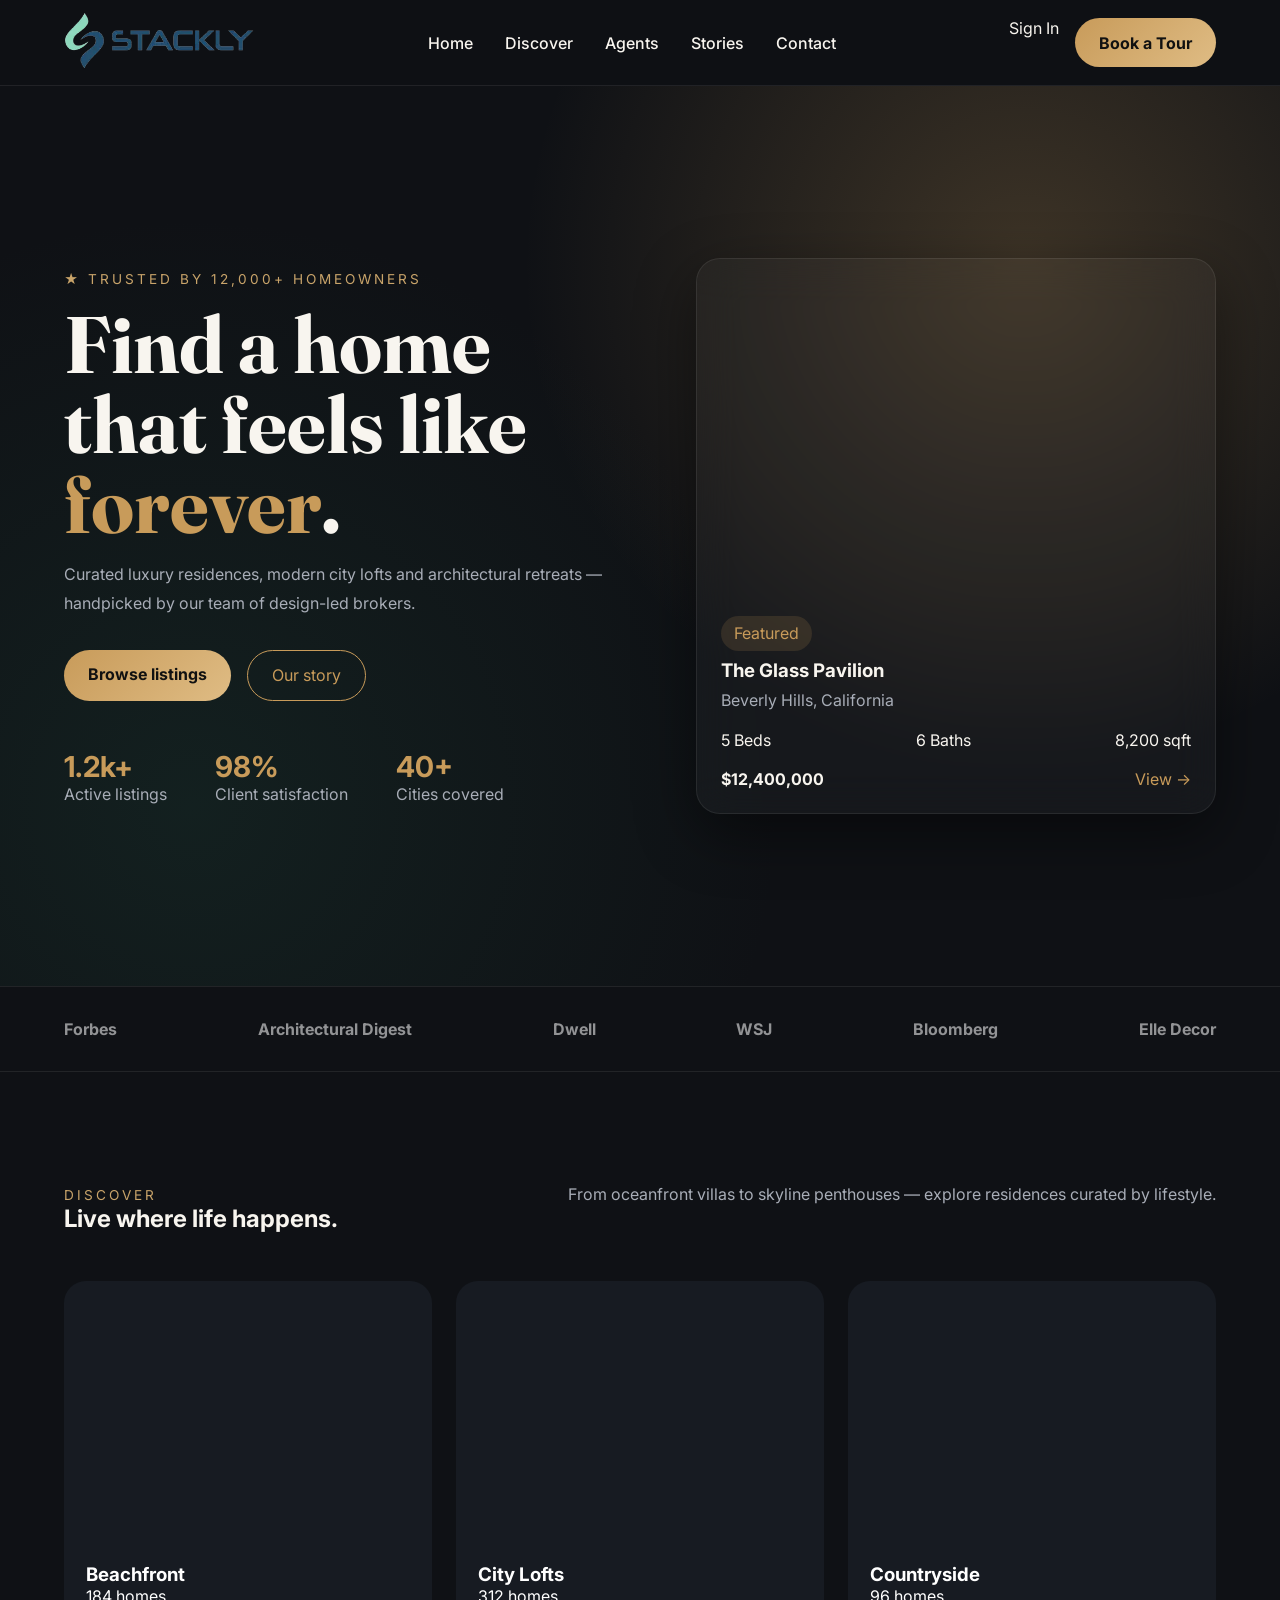
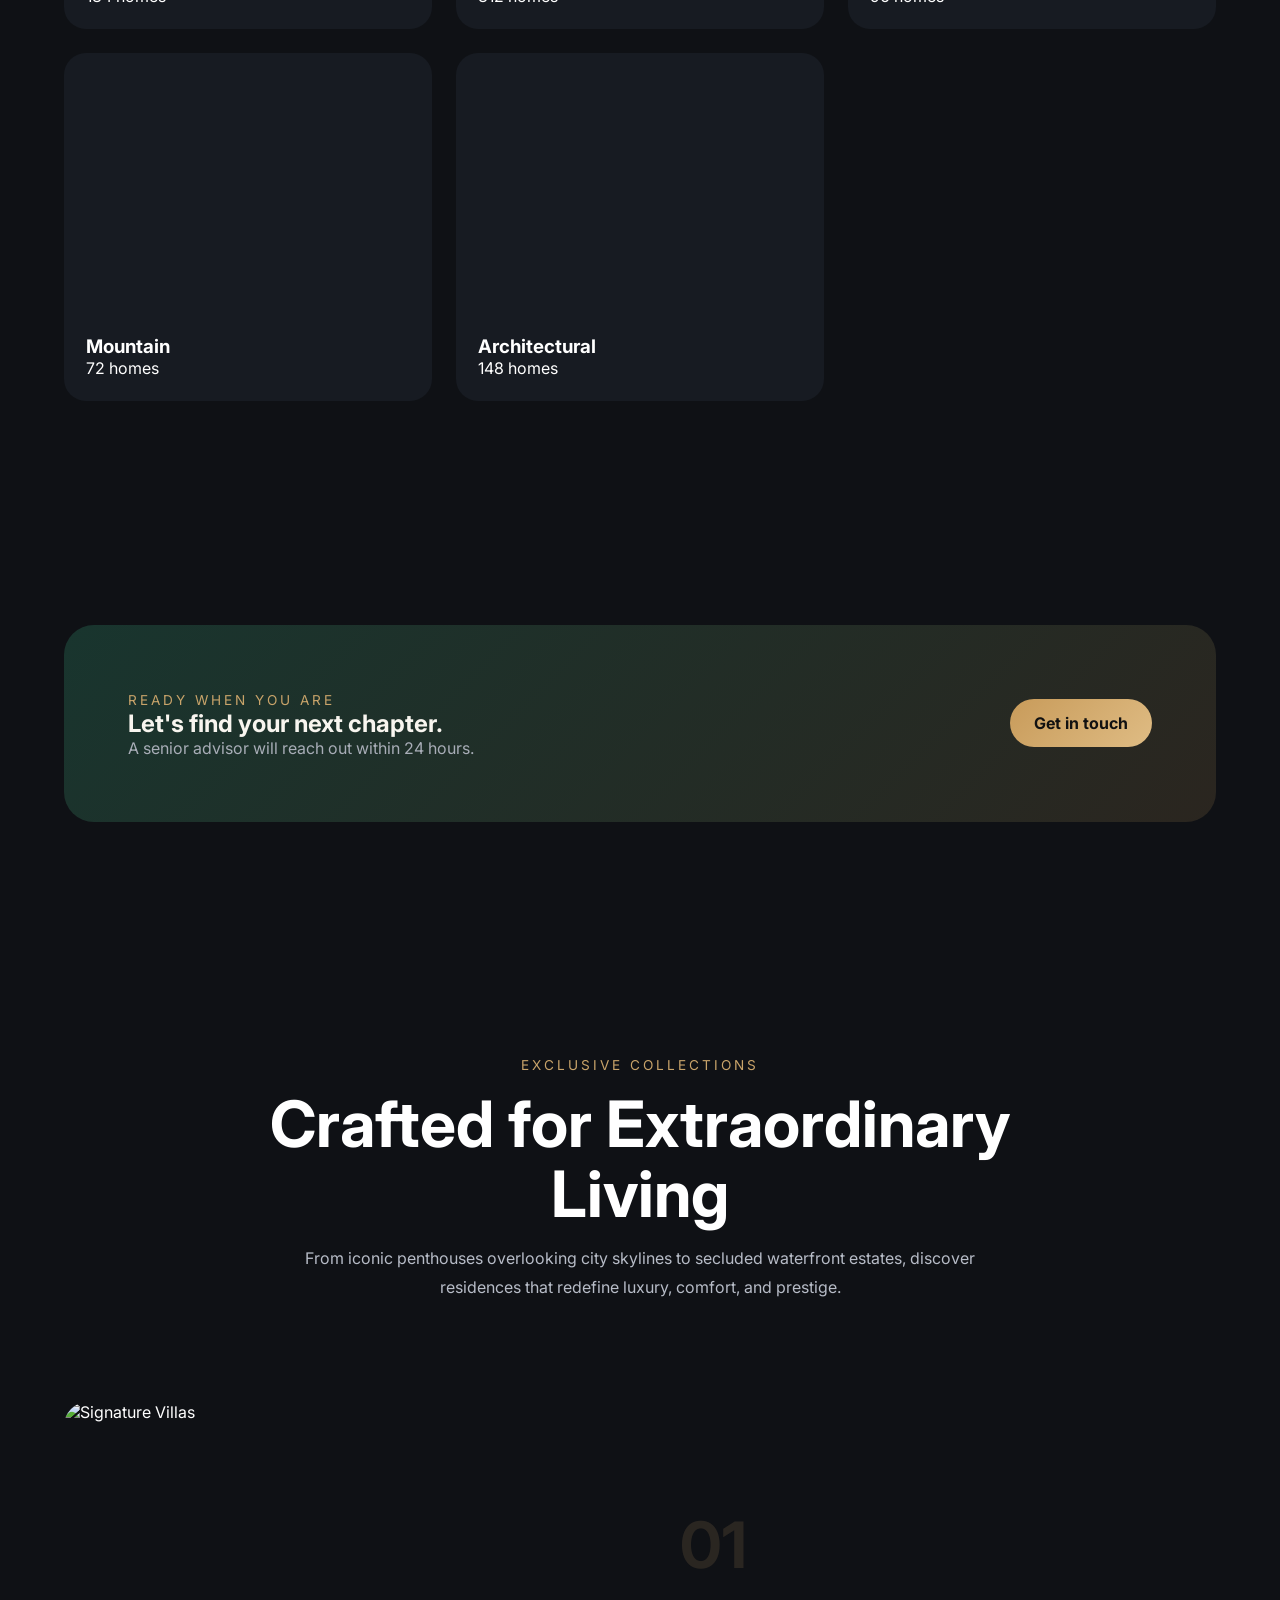
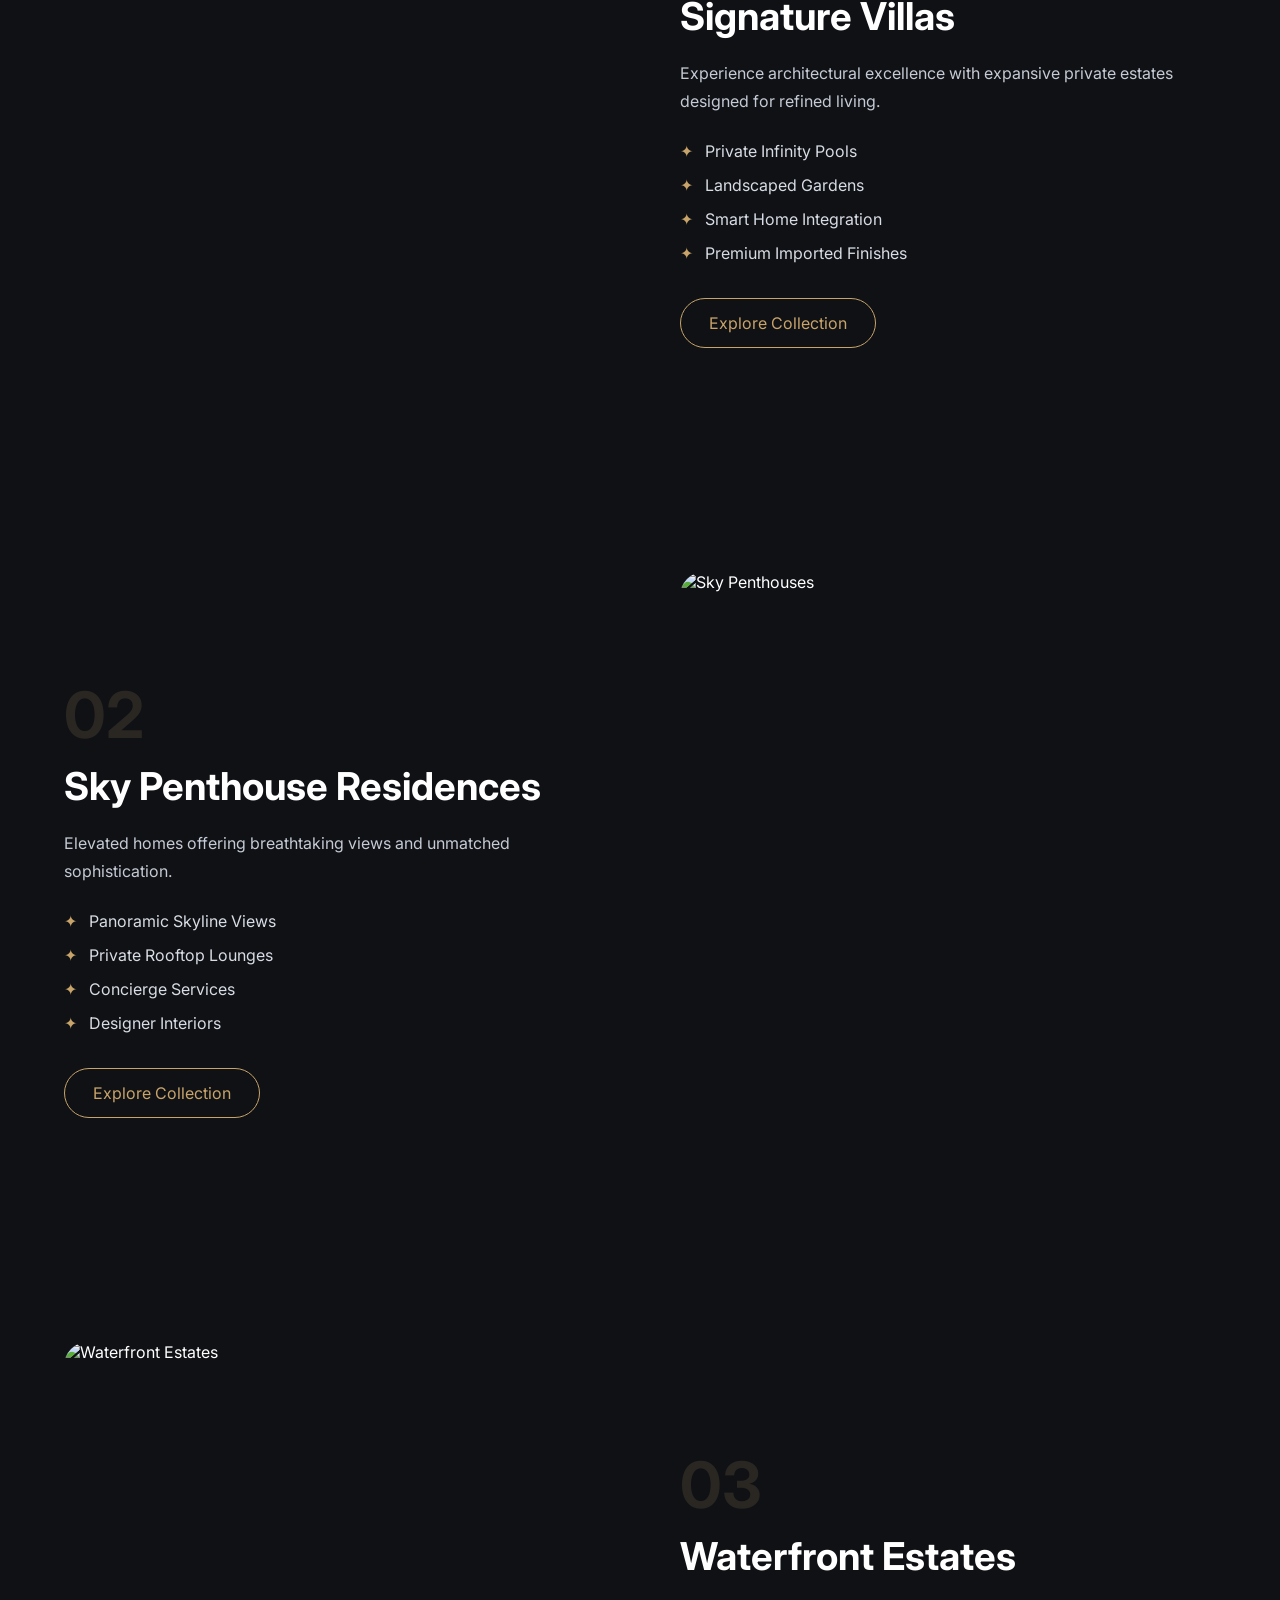
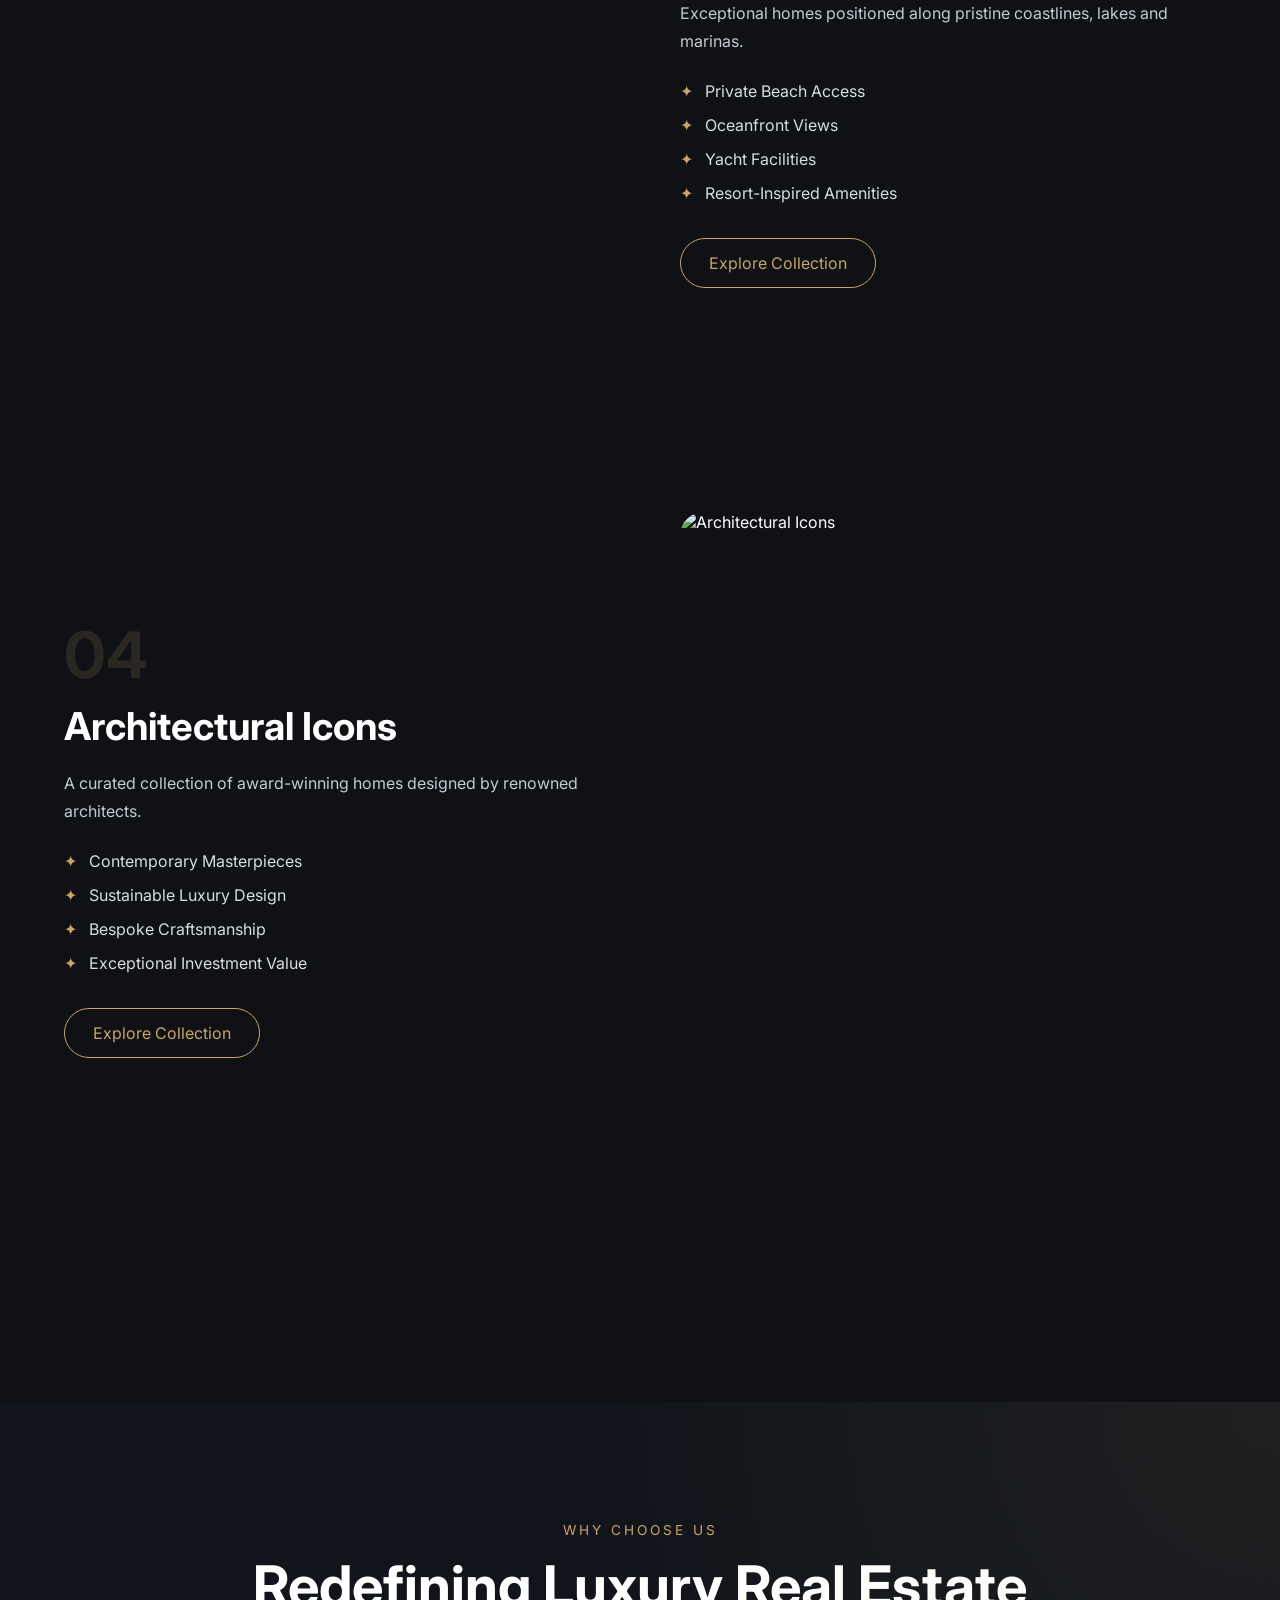
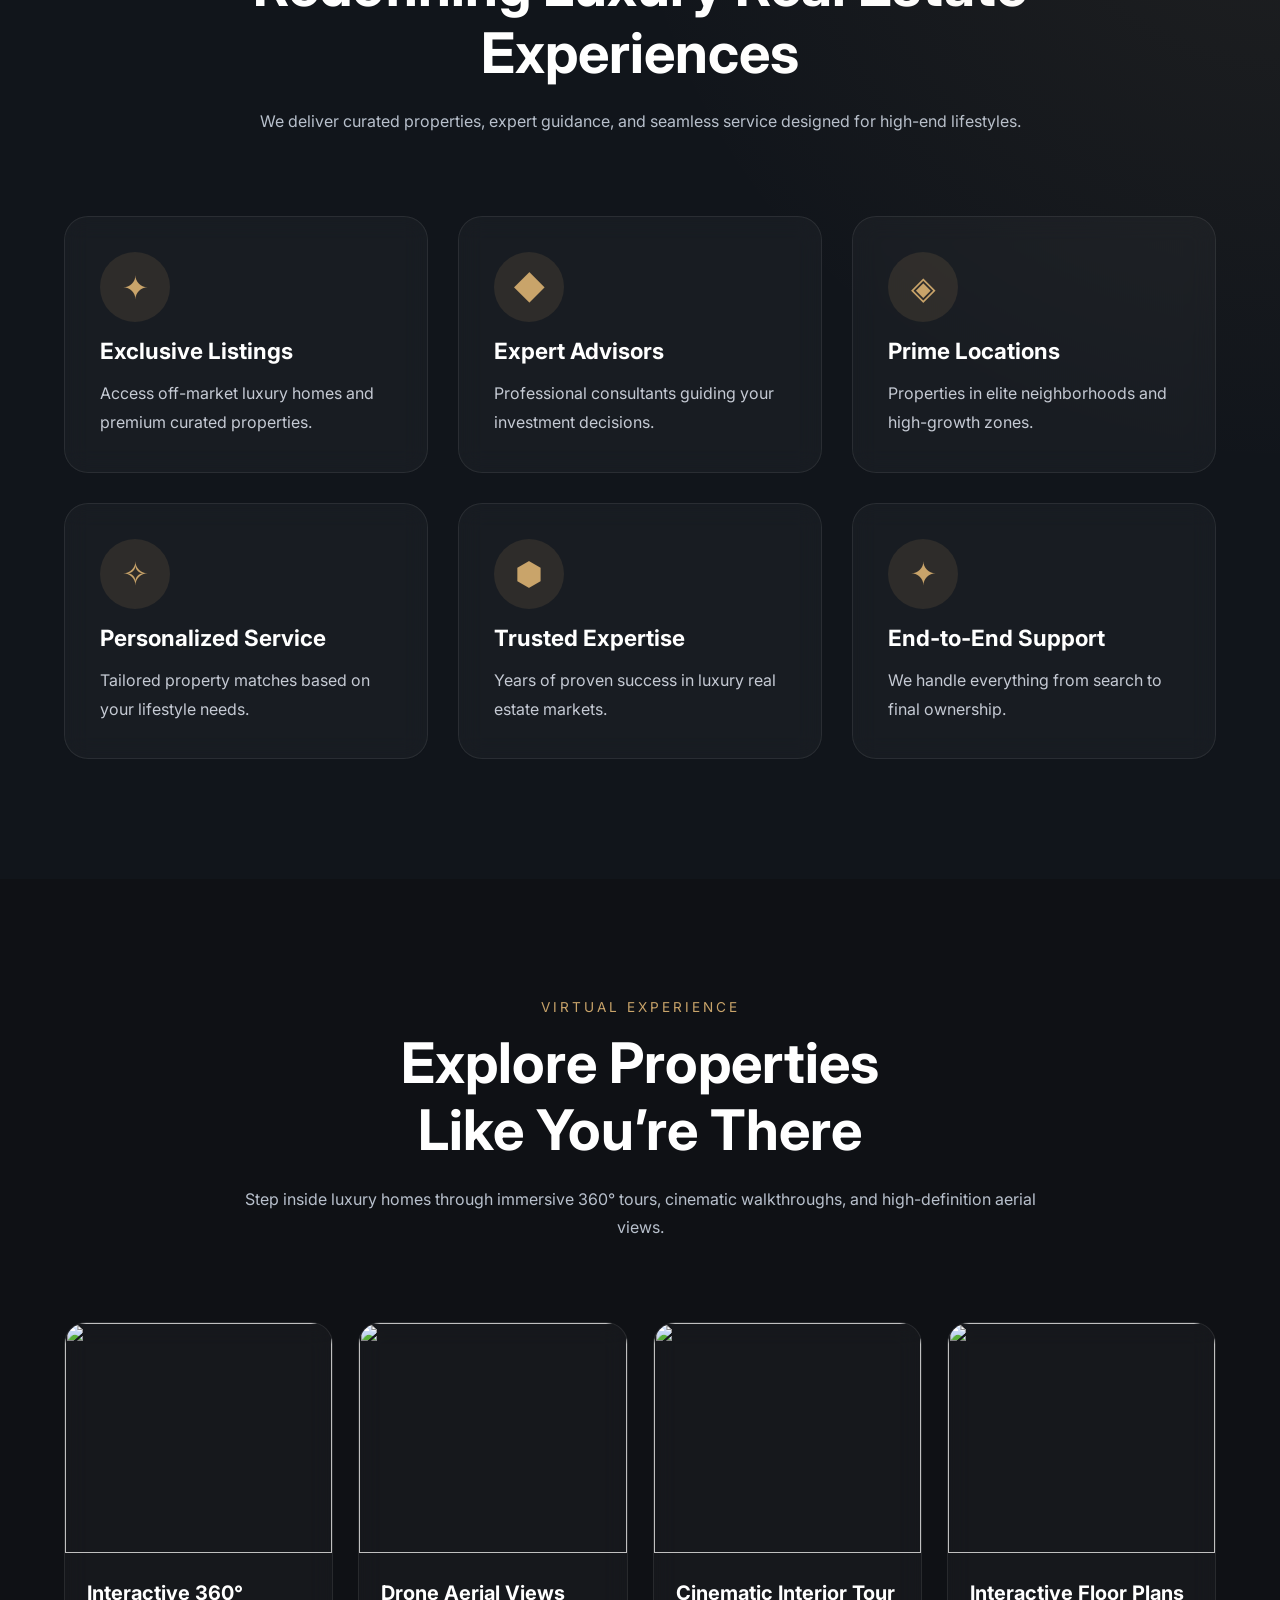
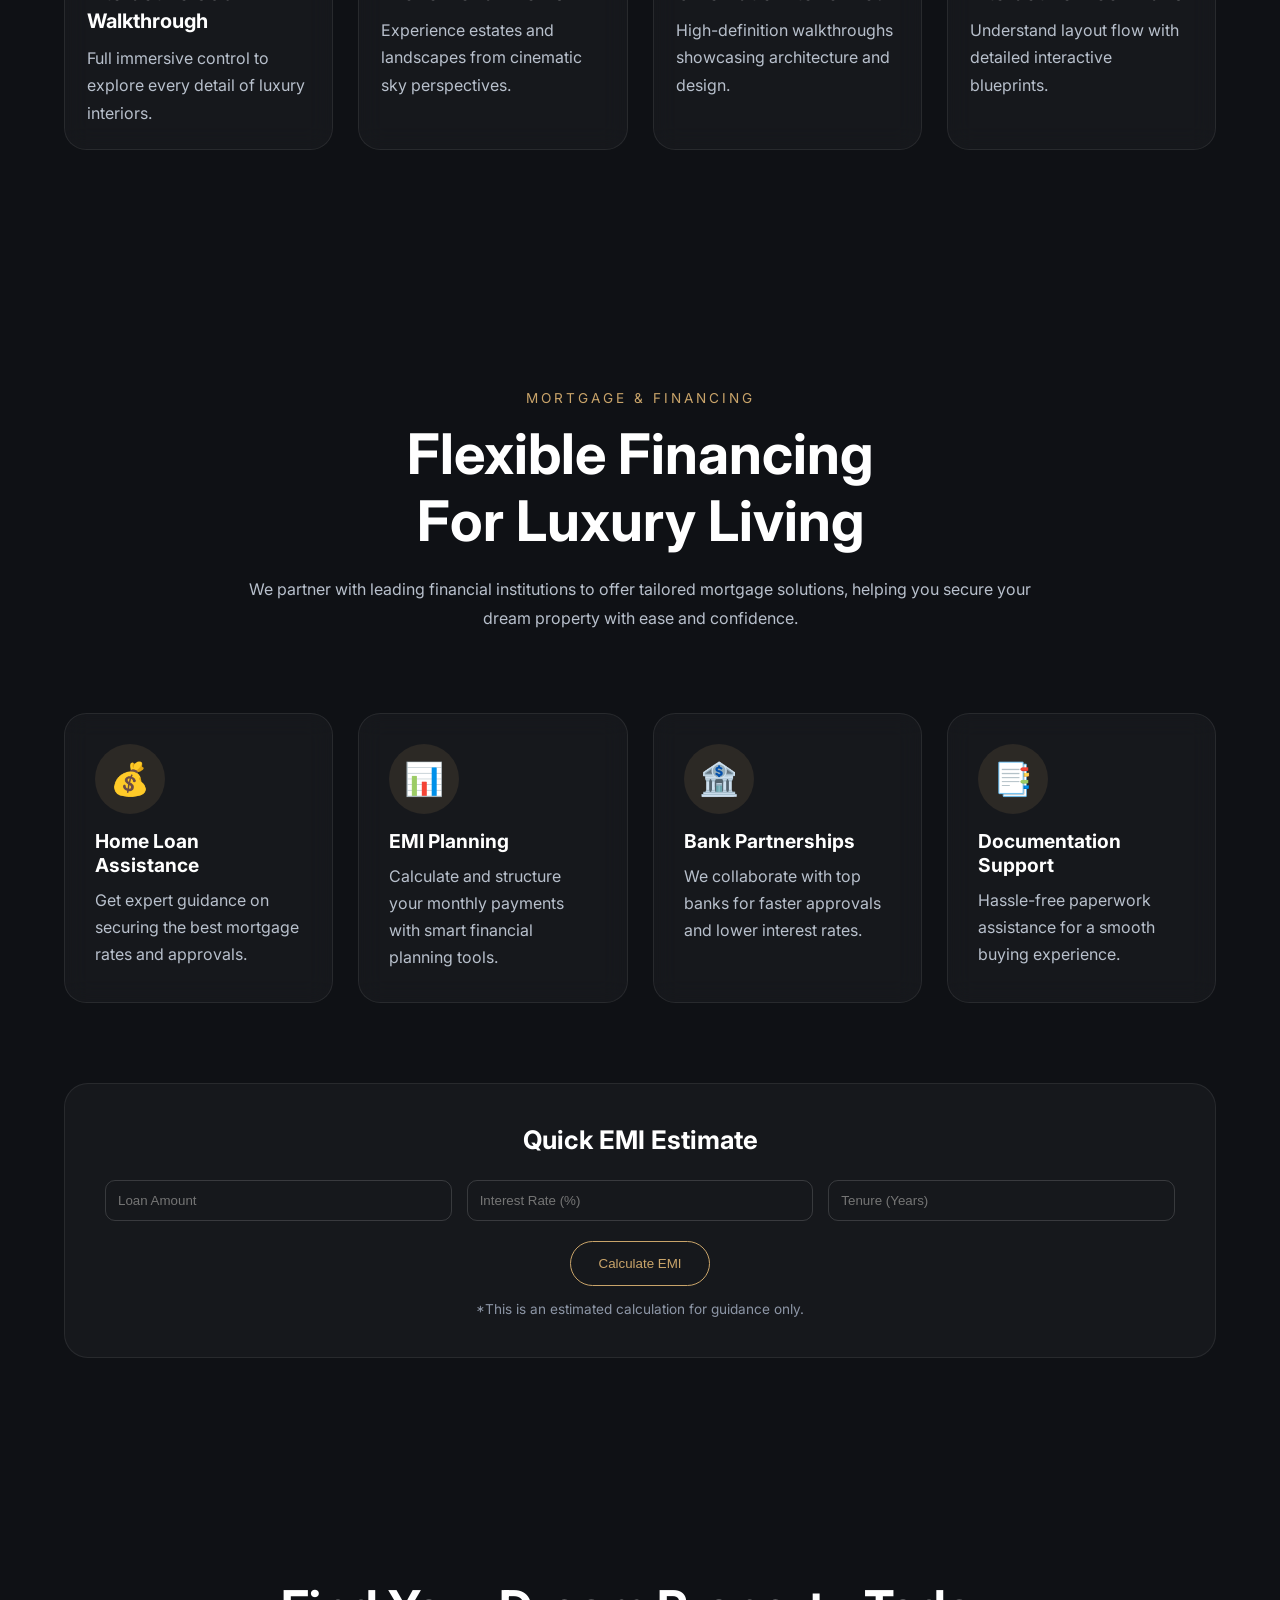
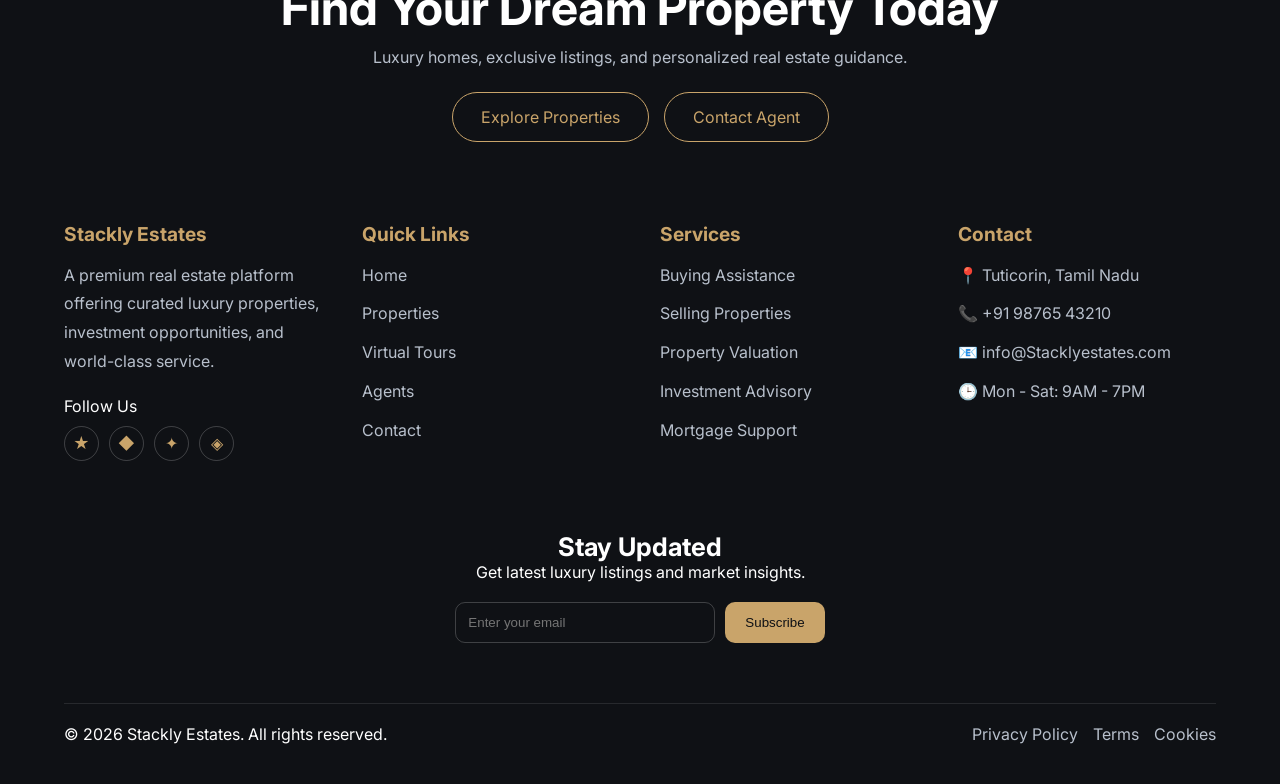
==== index.html @ 180579ea "logo" ====
<!DOCTYPE html>
<html lang="en">
<head>
<meta charset="UTF-8"/>
<meta name="viewport" content="width=device-width, initial-scale=1.0"/>
<title>Stackly Estates — Modern Luxury Real Estate</title>
<meta name="description" content="Discover handpicked luxury homes, modern apartments and architectural villas with Stackly Estates."/>
<link rel="preconnect" href="https://fonts.googleapis.com">
<link rel="preconnect" href="https://fonts.gstatic.com" crossorigin>
<link href="https://fonts.googleapis.com/css2?family=Fraunces:opsz,wght@9..144,400;9..144,600;9..144,700&family=Inter:wght@400;500;600;700&display=swap" rel="stylesheet">
<link rel="stylesheet" href="css/home.css"/>
<link rel="stylesheet" href="css/auth.css">
</head>
<body>
<!-- NAVBAR -->
<header class="nav">
  <div class="container nav-container">

    <!-- LOGO -->
    <a href="index.html" class="logo">
      <img src="images/logo-stackly (1).webp" alt="Stackly Estates">
    </a>

    <!-- NAVIGATION -->
    <nav class="nav-links" id="navLinks">
      <a href="index.html">Home</a>
      <a href="discover.html">Discover</a>
      <a href="agents.html">Agents</a>
      <a href="stories.html">Stories</a>
      <a href="contact.html">Contact</a>

      <!-- Mobile Only CTA -->
      <a class="mobile-tour-btn" onclick="openPopup()">Book a Tour</a>
    </nav>

    <!-- DESKTOP ACTIONS -->
    <div class="nav-actions">
      <a onclick="openPopup()" class="signin-btn">Sign In</a>
      <a onclick="openPopup()" class="tour-btn">Book a Tour</a>
    </div>

    <!-- MOBILE TOGGLE -->
    <button class="menu-toggle" id="menuToggle">
      ☰
    </button>

  </div>
</header>

<section class="hero">
  <div class="hero__bg" aria-hidden="true"></div>
  <div class="container hero__inner">
    <div class="hero__copy" data-reveal>
      <span class="eyebrow reveal-left">★ Trusted by 12,000+ homeowners</span>
      <h1 class="reveal-right delay-1">Find a home<br/>that feels like <em>forever</em>.</h1>
      <p class="lede reveal-left delay-2">Curated luxury residences, modern city lofts and architectural retreats — handpicked by our team of design-led brokers.</p>
      <div class="hero__actions reveal-bottom delay-3">
        <a href="listings.html" class="btn btn--primary">Browse listings</a>
        <a href="about.html" class="btn btn--outline">Our story</a>
      </div>
      <div class="hero__stats reveal-top delay-4">
        <div><strong>1.2k+</strong><span>Active listings</span></div>
        <div><strong>98%</strong><span>Client satisfaction</span></div>
        <div><strong>40+</strong><span>Cities covered</span></div>
      </div>
    </div>
    <div class="hero__card reveal-scale delay-2" data-reveal>
      <div class="hero__card-img"></div>
      <div class="hero__card-body">
        <span class="tag">Featured</span>
        <h3>The Glass Pavilion</h3>
        <p class="muted">Beverly Hills, California</p>
        <div class="hero__card-meta"><span>5 Beds</span><span>6 Baths</span><span>8,200 sqft</span></div>
        <div class="hero__card-foot"><strong>$12,400,000</strong><a href="listings.html" class="btn btn--ghost">View →</a></div>
      </div>
    </div>
  </div>
</section>

<section class="logos">
  <div class="container logos__row">
    <span>Forbes</span><span>Architectural Digest</span><span>Dwell</span><span>WSJ</span><span>Bloomberg</span><span>Elle Decor</span>
  </div>
</section>

<section class="section" data-reveal>
  <div class="container">
    <div class="section__head">
      <div><span class="eyebrow">Discover</span><h2>Live where life happens.</h2></div>
      <p class="muted max-w">From oceanfront villas to skyline penthouses — explore residences curated by lifestyle.</p>
    </div>
    <div class="cats">
      <a class="cat cat--lg reveal-left" href="listings.html"><div class="cat__img cat--1"></div><div class="cat__body"><h3>Beachfront</h3><span>184 homes</span></div></a>
      <a class="cat reveal-bottom delay-1" href="listings.html"><div class="cat__img cat--2"></div><div class="cat__body"><h3>City Lofts</h3><span>312 homes</span></div></a>
      <a class="cat reveal-right delay-2" href="listings.html"><div class="cat__img cat--3"></div><div class="cat__body"><h3>Countryside</h3><span>96 homes</span></div></a>
      <a class="cat reveal-top delay-3" href="listings.html"><div class="cat__img cat--4"></div><div class="cat__body"><h3>Mountain</h3><span>72 homes</span></div></a>
      <a class="cat cat--lg reveal-scale delay-4" href="listings.html"><div class="cat__img cat--5"></div><div class="cat__body"><h3>Architectural</h3><span>148 homes</span></div></a>
    </div>
  </div>
</section>

<section class="section cta" data-reveal>
  <div class="container cta__inner">
    <div>
      <span class="eyebrow reveal-left">Ready when you are</span>
      <h2 class="reveal-right delay-1">Let's find your next chapter.</h2>
      <p class="muted reveal-bottom delay-2">A senior advisor will reach out within 24 hours.</p>
    </div>
    <a href="error.html" class="btn btn--primary reveal-scale delay-3">Get in touch</a>
  </div>
</section>

<!-- PREMIUM VILLAS -->
<section class="collections">
  <div class="container">

    <div class="section-head">
      <span class="eyebrow">Exclusive Collections</span>
      <h2>Crafted for Extraordinary Living</h2>
      <p>
        From iconic penthouses overlooking city skylines to secluded waterfront
        estates, discover residences that redefine luxury, comfort, and prestige.
      </p>
    </div>

    <!-- 1 -->
    <div class="collection-card reveal-left">
      <div class="collection-image">
        <img src="images/villa.jpg" alt="Signature Villas">
      </div>
      <div class="collection-content">
        <span class="number">01</span>
        <h3>Signature Villas</h3>
        <p>
          Experience architectural excellence with expansive private estates
          designed for refined living.
        </p>

        <ul>
          <li>Private Infinity Pools</li>
          <li>Landscaped Gardens</li>
          <li>Smart Home Integration</li>
          <li>Premium Imported Finishes</li>
        </ul>

        <a href="error.html" class="lux-btn">Explore Collection</a>
      </div>
    </div>

    <!-- 2 -->
    <div class="collection-card reverse reveal-right">
      <div class="collection-image">
        <img src="images/penthouse.jpg" alt="Sky Penthouses">
      </div>
      <div class="collection-content">
        <span class="number">02</span>
        <h3>Sky Penthouse Residences</h3>
        <p>
          Elevated homes offering breathtaking views and unmatched sophistication.
        </p>

        <ul>
          <li>Panoramic Skyline Views</li>
          <li>Private Rooftop Lounges</li>
          <li>Concierge Services</li>
          <li>Designer Interiors</li>
        </ul>

        <a href="error.html" class="lux-btn">Explore Collection</a>
      </div>
    </div>

    <!-- 3 -->
    <div class="collection-card reveal-left">
      <div class="collection-image">
        <img src="images/waterfront.jpg" alt="Waterfront Estates">
      </div>
      <div class="collection-content">
        <span class="number">03</span>
        <h3>Waterfront Estates</h3>
        <p>
          Exceptional homes positioned along pristine coastlines, lakes and marinas.
        </p>

        <ul>
          <li>Private Beach Access</li>
          <li>Oceanfront Views</li>
          <li>Yacht Facilities</li>
          <li>Resort-Inspired Amenities</li>
        </ul>

        <a href="error.html" class="lux-btn">Explore Collection</a>
      </div>
    </div>

    <!-- 4 -->
    <div class="collection-card reverse reveal-right">
      <div class="collection-image">
        <img src="images/architectural.jpg" alt="Architectural Icons">
      </div>
      <div class="collection-content">
        <span class="number">04</span>
        <h3>Architectural Icons</h3>
        <p>
          A curated collection of award-winning homes designed by renowned architects.
        </p>

        <ul>
          <li>Contemporary Masterpieces</li>
          <li>Sustainable Luxury Design</li>
          <li>Bespoke Craftsmanship</li>
          <li>Exceptional Investment Value</li>
        </ul>

        <a href="error.html" class="lux-btn">Explore Collection</a>
      </div>
    </div>

  </div>
</section>

<!-- WHY CHOOSE US -->
<section class="why-us">
  <div class="container">

    <div class="section-title reveal top">
      <span class="subtitle">Why Choose Us</span>
      <h2>Redefining Luxury Real Estate Experiences</h2>
      <p>
        We deliver curated properties, expert guidance, and seamless service
        designed for high-end lifestyles.
      </p>
    </div>

    <div class="why-grid">

      <div class="why-card reveal left">
        <div class="icon">✦</div>
        <h3>Exclusive Listings</h3>
        <p>Access off-market luxury homes and premium curated properties.</p>
      </div>

      <div class="why-card reveal top">
        <div class="icon">◆</div>
        <h3>Expert Advisors</h3>
        <p>Professional consultants guiding your investment decisions.</p>
      </div>

      <div class="why-card reveal right">
        <div class="icon">◈</div>
        <h3>Prime Locations</h3>
        <p>Properties in elite neighborhoods and high-growth zones.</p>
      </div>

      <div class="why-card reveal bottom">
        <div class="icon">✧</div>
        <h3>Personalized Service</h3>
        <p>Tailored property matches based on your lifestyle needs.</p>
      </div>

      <div class="why-card reveal left">
        <div class="icon">⬢</div>
        <h3>Trusted Expertise</h3>
        <p>Years of proven success in luxury real estate markets.</p>
      </div>

      <div class="why-card reveal right">
        <div class="icon">✦</div>
        <h3>End-to-End Support</h3>
        <p>We handle everything from search to final ownership.</p>
      </div>

    </div>

  </div>
</section>

<!-- VIRTUAL PROPERTY TOURS -->
<section class="virtual-tours">
  <div class="container">

    <!-- HEADING SPLIT -->
    <div class="section-title">

      <span class="subtitle reveal-left">Virtual Experience</span>

      <h2>
        <span class="reveal-top">Explore Properties</span>
        <span class="reveal-right">Like You’re There</span>
      </h2>

      <p class="reveal-bottom">
        Step inside luxury homes through immersive 360° tours, cinematic walkthroughs,
        and high-definition aerial views.
      </p>

    </div>

    <!-- GRID -->
    <div class="tour-grid">

      <div class="tour-card reveal-left">
        <div class="tour-img">
          <img src="images/tour1.jpg" />
          <div class="overlay">360° Tour</div>
        </div>
        <div class="tour-content">
          <h3>Interactive 360° Walkthrough</h3>
          <p>Full immersive control to explore every detail of luxury interiors.</p>
        </div>
      </div>

      <div class="tour-card reveal-top">
        <div class="tour-img">
          <img src="images/tour2.jpg" />
          <div class="overlay">Aerial View</div>
        </div>
        <div class="tour-content">
          <h3>Drone Aerial Views</h3>
          <p>Experience estates and landscapes from cinematic sky perspectives.</p>
        </div>
      </div>

      <div class="tour-card reveal-right">
        <div class="tour-img">
          <img src="images/tour3.jpg" />
          <div class="overlay">Interior</div>
        </div>
        <div class="tour-content">
          <h3>Cinematic Interior Tour</h3>
          <p>High-definition walkthroughs showcasing architecture and design.</p>
        </div>
      </div>

      <div class="tour-card reveal-bottom">
        <div class="tour-img">
          <img src="images/tour4.jpg" />
          <div class="overlay">Plans</div>
        </div>
        <div class="tour-content">
          <h3>Interactive Floor Plans</h3>
          <p>Understand layout flow with detailed interactive blueprints.</p>
        </div>
      </div>

    </div>

  </div>
</section>

<!-- EMI CALCULATOR -->
<section class="finance">
  <div class="container">

    <!-- HEADING -->
    <div class="section-title">

      <span class="subtitle reveal-left">Mortgage & Financing</span>

      <h2>
        <span class="reveal-top">Flexible Financing</span>
        <span class="reveal-right">For Luxury Living</span>
      </h2>

      <p class="reveal-bottom">
        We partner with leading financial institutions to offer tailored mortgage solutions,
        helping you secure your dream property with ease and confidence.
      </p>

    </div>

    <!-- GRID -->
    <div class="finance-grid">

      <div class="finance-card reveal-left">
        <div class="icon">💰</div>
        <h3>Home Loan Assistance</h3>
        <p>Get expert guidance on securing the best mortgage rates and approvals.</p>
      </div>

      <div class="finance-card reveal-top">
        <div class="icon">📊</div>
        <h3>EMI Planning</h3>
        <p>Calculate and structure your monthly payments with smart financial planning tools.</p>
      </div>

      <div class="finance-card reveal-right">
        <div class="icon">🏦</div>
        <h3>Bank Partnerships</h3>
        <p>We collaborate with top banks for faster approvals and lower interest rates.</p>
      </div>

      <div class="finance-card reveal-bottom">
        <div class="icon">📑</div>
        <h3>Documentation Support</h3>
        <p>Hassle-free paperwork assistance for a smooth buying experience.</p>
      </div>

    </div>

    <!-- EMI CALCULATOR SECTION -->
    <div class="emi-box reveal-bottom">

      <h3>Quick EMI Estimate</h3>

      <div class="emi-grid">
        <input type="number" placeholder="Loan Amount">
        <input type="number" placeholder="Interest Rate (%)">
        <input type="number" placeholder="Tenure (Years)">
      </div>

      <button class="lux-btn">Calculate EMI</button>

      <p class="note">*This is an estimated calculation for guidance only.</p>

    </div>

  </div>
</section>

<!-- FOOTER -->
<footer class="lux-footer">
  <div class="container">

    <!-- TOP CTA -->
    <div class="footer-cta reveal-top">
      <h2>Find Your Dream Property Today</h2>
      <p>Luxury homes, exclusive listings, and personalized real estate guidance.</p>
      <div class="cta-buttons">
        <a href="error.html" class="lux-btn">Explore Properties</a>
        <a href="error.html" class="lux-btn outline">Contact Agent</a>
      </div>
    </div>

    <!-- GRID -->
    <div class="footer-grid">

      <!-- BRAND -->
      <div class="footer-col reveal-left">
        <h3 class="brand">Stackly Estates</h3>
        <p>
          A premium real estate platform offering curated luxury properties,
          investment opportunities, and world-class service.
        </p>

        <div class="socials">
          <span>Follow Us</span>
          <div class="icons">
            <a href="error.html">★</a>
            <a href="error.html">◆</a>
            <a href="error.html">✦</a>
            <a href="error.html">◈</a>
          </div>
        </div>
      </div>

      <!-- LINKS -->
      <div class="footer-col reveal-top">
        <h3>Quick Links</h3>
        <ul>
          <li><a href="index.html">Home</a></li>
          <li><a href="discover.html">Properties</a></li>
          <li><a href="agents.html">Virtual Tours</a></li>
          <li><a href="stories.html">Agents</a></li>
          <li><a href="contact.html">Contact</a></li>
        </ul>
      </div>

      <!-- SERVICES -->
      <div class="footer-col reveal-right">
        <h3>Services</h3>
        <ul>
          <li><a href="error.html">Buying Assistance</a></li>
          <li><a href="error.html">Selling Properties</a></li>
          <li><a href="error.html">Property Valuation</a></li>
          <li><a href="error.html">Investment Advisory</a></li>
          <li><a href="error.html">Mortgage Support</a></li>
        </ul>
      </div>

      <!-- CONTACT -->
      <div class="footer-col reveal-bottom">
        <h3>Contact</h3>
        <ul class="contact-info">
          <li>📍 Tuticorin, Tamil Nadu</li>
          <li>📞 +91 98765 43210</li>
          <li>📧 info@Stacklyestates.com</li>
          <li>🕒 Mon - Sat: 9AM - 7PM</li>
        </ul>
      </div>

    </div>

    <!-- NEWSLETTER -->
    <div class="newsletter reveal-bottom">
      <h3>Stay Updated</h3>
      <p>Get latest luxury listings and market insights.</p>

      <div class="newsletter-box">
        <input type="email" placeholder="Enter your email">
        <button>Subscribe</button>
      </div>
    </div>

    <!-- BOTTOM -->
    <div class="footer-bottom">
      <p>© 2026 Stackly Estates. All rights reserved.</p>
      <div class="bottom-links">
        <a href="error.html">Privacy Policy</a>
        <a href="error.html">Terms</a>
        <a href="error.html">Cookies</a>
      </div>
    </div>

  </div>
</footer>

<!--  -->
<!-- ================= AUTH POPUP ================= -->

<div id="popupOverlay" class="popup-overlay">

  <div class="popup-container">

    <!-- CLOSE BUTTON -->
    <span class="popup-close" onclick="closePopup()">
      &times;
    </span>

    <!-- LEFT SIDE -->
    <div class="popup-left">

      <h1>Welcome 👋</h1>

      <p>
        Access your dashboard, analytics,
        projects and management system.
      </p>

      <div class="popup-feature-list">

        <div class="popup-feature-card">
          📊 Real-time Analytics
        </div>

        <div class="popup-feature-card">
          ⚡ Fast Dashboard
        </div>

        <div class="popup-feature-card">
          🔒 Secure Authentication
        </div>

      </div>

    </div>

    <!-- RIGHT SIDE -->
    <div class="popup-right">

      <!-- LOGIN -->
      <div id="loginForm" class="popup-login-box">

        <h2>Login</h2>

        <span>
          Access your account
        </span>

        <input
          id="loginEmail"
          type="email"
          placeholder="Enter Email"
        >

        <div class="password-wrap">
            <input id="loginPassword" type="password" placeholder="Enter Password">
            <span class="eye-btn" onclick="togglePassword('loginPassword',this)">👁</span>
        </div>
        <small id="passwordHint" class="hint-text"> </small>

        <!-- FORGOT PASSWORD -->
        <p class="popup-forgot">
          <a href="href="error.html"" onclick="forgotPassword()">Forgot Password?</a>
        </p>

        <select id="loginRole">

          <option value="user">
            User
          </option>

          <option value="admin">
            Admin
          </option>

        </select>

        <button onclick="login()">
          Login
        </button>

        <p class="popup-switch">

          Don't have an account?

          <span onclick="showSignup()">
            Signup
          </span>

        </p>

      </div>

      <!-- SIGNUP -->
       <!-- ================= SIGNUP FORM ================= -->
<div id="signupForm" class="popup-signup-box hidden">

  <h2 class="signup-h2">Create Account</h2>
  <span>Create your new account</span>

  <!-- ROLE SELECTION (AVATAR STYLE) -->
  <div class="role-selector">

    <div id="userRoleCard" class="role-card active" onclick="selectRole('user')">
      <div class="avatar">👤</div>
      <p>User</p>
    </div>

    <div id="adminRoleCard" class="role-card" onclick="selectRole('admin')">
      <div class="avatar">🛡️</div>
      <p>Admin</p>
    </div>

  </div>

  <!-- INPUTS -->
  <input id="signupName" type="text" placeholder="Enter Name">
  <input id="signupEmail" type="email" placeholder="Enter Email">
  <div class="password-wrap">
    <input id="signupPassword" type="password" placeholder="Enter Password">
    <span class="eye-btn" onclick="togglePassword('signupPassword',this)">👁</span>
  </div>
  <div class="password-wrap">
    <input id="signupConfirmPassword" type="password" placeholder="Confirm Password">
    <span class="eye-btn" onclick="togglePassword('signupConfirmPassword',this)">👁</span>
  </div>

  <!-- HIDDEN ROLE -->
  <select id="signupRole" style="display:none;">
    <option value="user">User</option>
    <option value="admin">Admin</option>
  </select>

  <!-- ERROR MESSAGE -->
  <p id="signupError" class="error-text"></p>

  <!-- BUTTON -->
  <button onclick="signup()">Create Account</button>

  <!-- SWITCH -->
  <p class="popup-switch signup-login">
    Already have an account?
    <span onclick="showLogin()">Login</span>
  </p>

</div>

    </div>

  </div>

</div>

<script src="js/home.js"></script>
<script src="js/auth.js"></script>
</body>
</html>
---- css/home.css ----
:root{
  --bg:#0f1115;
  --card:#171b22;
  --gold:#c89b5a;
  --gold-light:#dfbc84;
  --green:#1f4d3f;
  --text:#f8f5ef;
  --muted:#a8adb7;
  --border:rgba(255,255,255,.08);

  --radius:24px;
  --shadow:0 20px 60px rgba(0,0,0,.45);
  --transition:.45s ease;
}

*{
  margin:0;
  padding:0;
  box-sizing:border-box;
}

body{
  font-family:'Inter',sans-serif;
  background:var(--bg);
  color:var(--text);
  overflow-x:hidden;
}

.container{
  width:min(1200px,92%);
  margin:auto;
}

/* =========================
   NAVBAR
========================= */

.nav{
  position:sticky;
  top:0;
  z-index:1000;
  backdrop-filter:blur(18px);
  background:rgba(15,17,21,.75);
  border-bottom:1px solid var(--border);
}

.nav-container{
  height:85px;
  display:flex;
  align-items:center;
  justify-content:space-between;
}

.logo img{
  height:55px;
}

.nav-links{
  display:flex;
  gap:2rem;
}

.nav-links a{
  color:var(--text);
  text-decoration:none;
  font-weight:500;
  position:relative;
}

.nav-links a::after{
  content:'';
  position:absolute;
  left:0;
  bottom:-8px;
  width:0;
  height:2px;
  background:var(--gold);
  transition:.3s;
}

.nav-links a:hover::after{
  width:100%;
}

.nav-actions{
  display:flex;
  gap:1rem;
}

.signin-btn{
  color:var(--text);
  text-decoration:none;
}

.tour-btn,
.mobile-tour-btn,
.btn--primary{
  background:linear-gradient(135deg,var(--gold),var(--gold-light));
  color:#111;
  padding:.9rem 1.5rem;
  border-radius:50px;
  text-decoration:none;
  font-weight:700;
  transition:var(--transition);
}

.tour-btn:hover,
.btn--primary:hover{
  transform:translateY(-4px);
}

.mobile-tour-btn{
  display:none;
}

.menu-toggle{
  display:none;
  background:none;
  border:none;
  color:white;
  font-size:2rem;
  cursor:pointer;
}

/* =========================
   HERO
========================= */

.hero{
  position:relative;
  min-height:100vh;
  display:flex;
  align-items:center;
  overflow:hidden;
}

.hero__bg{
  position:absolute;
  inset:0;
  background:
  radial-gradient(circle at 80% 20%,rgba(200,155,90,.25),transparent 40%),
  radial-gradient(circle at 15% 80%,rgba(31,77,63,.25),transparent 45%);
}

.hero__inner{
  display:grid;
  grid-template-columns:1fr 520px;
  gap:5rem;
  align-items:center;
  position:relative;
  z-index:2;
}

.hero h1{
  font-family:'Fraunces',serif;
  font-size:5rem;
  line-height:1;
  margin:1rem 0;
}

.hero em{
  color:var(--gold);
  font-style:normal;
}

.lede{
  color:var(--muted);
  max-width:600px;
  line-height:1.8;
  margin-bottom:2rem;
}

.eyebrow{
  color:var(--gold);
  letter-spacing:2px;
  text-transform:uppercase;
}

.hero__actions{
  display:flex;
  gap:1rem;
  margin-bottom:3rem;
}

.btn--outline{
  border:1px solid var(--gold);
  color:var(--gold);
  padding:.9rem 1.5rem;
  border-radius:50px;
  text-decoration:none;
}

.hero__stats{
  display:flex;
  gap:3rem;
}

.hero__stats strong{
  display:block;
  color:var(--gold);
  font-size:1.8rem;
}

.hero__stats span{
  color:var(--muted);
}

/* =========================
   PROPERTY CARD
========================= */

.hero__card{
  background:rgba(255,255,255,.03);
  border:1px solid var(--border);
  border-radius:var(--radius);
  overflow:hidden;
  box-shadow:var(--shadow);
  backdrop-filter:blur(20px);
}

.hero__card-img{
  height:340px;
  background:url('https://images.unsplash.com/photo-1600607687939-ce8a6c25118c?auto=format&fit=crop&w=1200&q=80')
  center/cover;
}

.hero__card-body{
  padding:1.5rem;
}

.tag{
  background:rgba(200,155,90,.15);
  color:var(--gold);
  padding:.45rem .8rem;
  border-radius:50px;
}

.hero__card h3{
  margin:1rem 0 .5rem;
}

.muted{
  color:var(--muted);
}

.hero__card-meta{
  display:flex;
  justify-content:space-between;
  margin:1.2rem 0;
}

.hero__card-foot{
  display:flex;
  justify-content:space-between;
  align-items:center;
}

.btn--ghost{
  color:var(--gold);
  text-decoration:none;
}

/* =========================
   LOGOS
========================= */

.logos{
  border-top:1px solid var(--border);
  border-bottom:1px solid var(--border);
}

.logos__row{
  display:flex;
  justify-content:space-between;
  padding:2rem 0;
  color:rgba(255,255,255,.55);
  font-weight:700;
}

/* =========================
   CATEGORIES
========================= */

.section{
  padding:7rem 0;
}

.section__head{
  display:flex;
  justify-content:space-between;
  margin-bottom:3rem;
}

.cats{
  display:grid;
  grid-template-columns:repeat(3,1fr);
  gap:1.5rem;
}

.cat{
  background:var(--card);
  border-radius:22px;
  overflow:hidden;
  text-decoration:none;
  color:white;
  transition:.5s;
}

.cat:hover{
  transform:translateY(-10px);
}

.cat__img{
  height:260px;
  background-size:cover;
  background-position:center;
}

.cat--1 .cat__img{
  background-image:url('https://images.unsplash.com/photo-1505693416388-ac5ce068fe85');
}

.cat--2 .cat__img{
  background-image:url('https://images.unsplash.com/photo-1494526585095-c41746248156');
}

.cat--3 .cat__img{
  background-image:url('https://images.unsplash.com/photo-1568605114967-8130f3a36994');
}

.cat--4 .cat__img{
  background-image:url('https://images.unsplash.com/photo-1512917774080-9991f1c4c750');
}

.cat--5 .cat__img{
  background-image:url('https://images.unsplash.com/photo-1600585154340-be6161a56a0c');
}

.cat__body{
  padding:1.4rem;
}

/* =========================
   CTA
========================= */

.cta__inner{
  background:linear-gradient(
  135deg,
  rgba(31,77,63,.6),
  rgba(200,155,90,.15)
  );
  padding:4rem;
  border-radius:30px;
  display:flex;
  justify-content:space-between;
  align-items:center;
}

/* =========================
   ANIMATIONS
========================= */

[data-reveal]{
  opacity:0;
  transform:translateY(80px);
  transition:1s cubic-bezier(.17,.67,.22,.99);
}

[data-reveal].active{
  opacity:1;
  transform:translateY(0);
}

/* =========================
   MOBILE
========================= */

@media(max-width:992px){

.hero__inner{
grid-template-columns:1fr;
}

.hero h1{
font-size:3.5rem;
}

.cats{
grid-template-columns:1fr;
}

.nav-links{
position:fixed;
top:85px;
left:-100%;
width:100%;
height:calc(100vh - 85px);
background:#111;
flex-direction:column;
padding:2rem;
transition:.4s;
}

.nav-links.active{
left:0;
}

.menu-toggle{
display:block;
}

.nav-actions{
display:none;
}

.mobile-tour-btn{
display:block;
margin-top:1rem;
}
}

/* =========================== ANIMATIONS ========================== */
/* Initial States */

.reveal-left,
.reveal-right,
.reveal-top,
.reveal-bottom,
.reveal-scale{
  opacity:0;
  transition:1s cubic-bezier(.17,.67,.22,.99);
}

.reveal-left{
  transform:translateX(-100px);
}

.reveal-right{
  transform:translateX(100px);
}

.reveal-top{
  transform:translateY(-100px);
}

.reveal-bottom{
  transform:translateY(100px);
}

.reveal-scale{
  transform:scale(.8);
}

/* Active State */

.reveal-left.active,
.reveal-right.active,
.reveal-top.active,
.reveal-bottom.active,
.reveal-scale.active{
  opacity:1;
  transform:translate(0) scale(1);
}

/* Stagger Animation */

.delay-1{
  transition-delay:.2s;
}

.delay-2{
  transition-delay:.4s;
}

.delay-3{
  transition-delay:.6s;
}

.delay-4{
  transition-delay:.8s;
}

.delay-5{
  transition-delay:1s;
}

/* ===================== PREMIUM VILLAS =================== */

.collections{
  background:#0f1115;
  padding:120px 0;
  color:#fff;
  overflow:hidden;
}

.container{
  width:min(1200px,90%);
  margin:auto;
}

.section-head{
  text-align:center;
  max-width:750px;
  margin:0 auto 100px;
}

.eyebrow{
  color:#c9a46a;
  letter-spacing:3px;
  text-transform:uppercase;
  font-size:.85rem;
}

.section-head h2{
  font-size:clamp(2.5rem,5vw,4.5rem);
  margin:15px 0;
  line-height:1.1;
}

.section-head p{
  color:#b7bcc7;
  line-height:1.8;
}

.collection-card{
  display:grid;
  grid-template-columns:1fr 1fr;
  gap:80px;
  align-items:center;
  margin-bottom:120px;
}

.collection-card.reverse .collection-image{
  order:2;
}

.collection-card.reverse .collection-content{
  order:1;
}

.collection-image{
  overflow:hidden;
  border-radius:24px;
}

.collection-image img{
  width:100%;
  height:650px;
  object-fit:cover;
  display:block;
  transition:.8s ease;
}

.collection-card:hover img{
  transform:scale(1.08);
}

.collection-content .number{
  font-size:4rem;
  color:rgba(201,164,106,.15);
  font-weight:700;
}

.collection-content h3{
  font-size:2.4rem;
  margin:10px 0 20px;
}

.collection-content p{
  color:#c5cad4;
  line-height:1.8;
  margin-bottom:25px;
}

.collection-content ul{
  list-style:none;
  padding:0;
  margin:0 0 35px;
}

.collection-content li{
  margin-bottom:14px;
  color:#d8dce4;
}

.collection-content li::before{
  content:"✦";
  color:#c9a46a;
  margin-right:12px;
}

.lux-btn{
  display:inline-flex;
  align-items:center;
  gap:10px;
  padding:14px 28px;
  border:1px solid #c9a46a;
  color:#c9a46a;
  text-decoration:none;
  border-radius:999px;
  transition:.35s;
}

.lux-btn:hover{
  background:#c9a46a;
  color:#0f1115;
}

/* Reveal Animations */
.reveal-left,
.reveal-right{
  opacity:0;
  transition:1s ease;
}

.reveal-left{
  transform:translateX(-100px);
}

.reveal-right{
  transform:translateX(100px);
}

.reveal-active{
  opacity:1;
  transform:translateX(0);
}

/* Mobile */
@media(max-width:900px){

  .collection-card,
  .collection-card.reverse{
    grid-template-columns:1fr;
    gap:40px;
  }

  .collection-card.reverse .collection-image,
  .collection-card.reverse .collection-content{
    order:unset;
  }

  .collection-image img{
    height:420px;
  }

  .section-head{
    margin-bottom:70px;
  }

  .collection-card{
    margin-bottom:90px;
  }

  .collection-content h3{
    font-size:2rem;
  }
}

/* ==================== WHY CHOOSE US ===================== */
.why-us{
    padding:120px 0;
    background:#11151b;
    color:#fff;
    position:relative;
}

.why-us::before{
    content:"";
    position:absolute;
    inset:0;
    background:
    radial-gradient(circle at top right,
    rgba(201,164,106,.08),
    transparent 40%);
    pointer-events:none;
}

.container{
    width:min(1200px,90%);
    margin:auto;
}

.section-title{
    text-align:center;
    max-width:750px;
    margin:0 auto 80px;
}

.subtitle{
    color:#c9a46a;
    text-transform:uppercase;
    letter-spacing:3px;
    font-size:.85rem;
}

.section-title h2{
    font-size:clamp(2.5rem,5vw,4rem);
    margin:15px 0;
    line-height:1.1;
}

.section-title p{
    color:#b9c0cb;
    line-height:1.8;
}

.why-grid{
    display:grid;
    grid-template-columns:repeat(3,1fr);
    gap:30px;
}

.why-card{
    background:rgba(255,255,255,.03);
    border:1px solid rgba(255,255,255,.08);
    backdrop-filter:blur(12px);
    border-radius:24px;
    padding:35px;
    transition:.4s ease;
    position:relative;
    overflow:hidden;
}

.why-card::before{
    content:"";
    position:absolute;
    top:0;
    left:-100%;
    width:100%;
    height:100%;
    background:linear-gradient(
      90deg,
      transparent,
      rgba(201,164,106,.12),
      transparent
    );
    transition:.8s;
}

.why-card:hover::before{
    left:100%;
}

.why-card:hover{
    transform:translateY(-10px);
    border-color:#c9a46a;
}

.icon{
    width:70px;
    height:70px;
    border-radius:50%;
    background:rgba(201,164,106,.12);
    color:#c9a46a;
    display:flex;
    align-items:center;
    justify-content:center;
    font-size:1.8rem;
    margin-bottom:25px;
}

.why-card h3{
    font-size:1.4rem;
    margin-bottom:15px;
}

.why-card p{
    color:#c5cad4;
    line-height:1.8;
}

/* Responsive */

@media(max-width:992px){
    .why-grid{
        grid-template-columns:repeat(2,1fr);
    }
}

@media(max-width:768px){
    .why-grid{
        grid-template-columns:1fr;
    }

    .why-us{
        padding:90px 0;
    }
}

/* ==================== VIRTUAL PROPERTY TOUR ====================== */
.virtual-tours{
  padding:120px 0;
  background:#0f1115;
  color:#fff;
}

.container{
  width:min(1200px,90%);
  margin:auto;
}

/* ===== HEADING ===== */

.section-title{
  text-align:center;
  max-width:800px;
  margin:0 auto 80px;
}

.subtitle{
  display:block;
  color:#c9a46a;
  letter-spacing:3px;
  text-transform:uppercase;
  margin-bottom:20px;
}

/* split heading */
.section-title h2{
  font-size:clamp(2rem,5vw,3.5rem);
  line-height:1.2;
  margin-bottom:20px;
}

.section-title h2 span{
  display:block;
}

.section-title p{
  color:#b8c0cc;
  line-height:1.8;
}

/* ===== GRID ===== */

.tour-grid{
  display:grid;
  grid-template-columns:repeat(4,1fr);
  gap:25px;
}

/* ===== CARD ===== */

.tour-card{
  background:rgba(255,255,255,0.03);
  border:1px solid rgba(255,255,255,0.08);
  border-radius:22px;
  overflow:hidden;
  backdrop-filter:blur(12px);

  opacity:0;
  transform:scale(0.6);
  transition:all 0.9s cubic-bezier(.2,.8,.2,1);
}

/* IMAGE */
.tour-img{
  position:relative;
}

.tour-img img{
  width:100%;
  height:230px;
  object-fit:cover;
  transition:0.6s ease;
}

.tour-card:hover img{
  transform:scale(1.1);
}

/* OVERLAY */
.overlay{
  position:absolute;
  inset:0;
  display:flex;
  align-items:center;
  justify-content:center;
  background:rgba(0,0,0,0.45);
  color:#c9a46a;
  letter-spacing:2px;
  opacity:0;
  transition:0.4s;
}

.tour-card:hover .overlay{
  opacity:1;
}

/* ===== CONTENT FIX (IMPORTANT) ===== */

.tour-content{
  padding:22px;
  text-align:left;   /* FIXED ALIGNMENT */
}

.tour-content h3{
  font-size:1.25rem;
  margin-bottom:10px;
  line-height:1.4;
}

.tour-content p{
  color:#b8c0cc;
  line-height:1.7;
}

/* ===== REVEAL ANIMATIONS ===== */

.reveal-left{
  transform:translateX(-120px) scale(0.6);
}

.reveal-right{
  transform:translateX(120px) scale(0.6);
}

.reveal-top{
  transform:translateY(-120px) scale(0.6);
}

.reveal-bottom{
  transform:translateY(120px) scale(0.6);
}

.reveal-active{
  opacity:1;
  transform:translate(0,0) scale(1);
}

/* ===== RESPONSIVE ===== */

@media(max-width:1100px){
  .tour-grid{
    grid-template-columns:repeat(2,1fr);
  }
}

@media(max-width:600px){
  .tour-grid{
    grid-template-columns:1fr;
  }
}

/* ================= EMI CALCULATOR ================= */
.finance{
  padding:120px 0;
  background:#0f1115;
  color:#fff;
}

.container{
  width:min(1200px,90%);
  margin:auto;
}

/* ===== HEADING ===== */

.section-title{
  text-align:center;
  max-width:800px;
  margin:0 auto 80px;
}

.subtitle{
  color:#c9a46a;
  letter-spacing:3px;
  text-transform:uppercase;
  display:block;
  margin-bottom:15px;
}

.section-title h2{
  font-size:clamp(2rem,5vw,3.5rem);
  line-height:1.2;
}

.section-title h2 span{
  display:block;
}

.section-title p{
  color:#b8c0cc;
  line-height:1.8;
  margin-top:20px;
}

/* ===== GRID ===== */

.finance-grid{
  display:grid;
  grid-template-columns:repeat(4,1fr);
  gap:25px;
  margin-bottom:80px;
}

/* ===== CARD ===== */

.finance-card{
  background:rgba(255,255,255,0.03);
  border:1px solid rgba(255,255,255,0.08);
  border-radius:22px;
  padding:30px;
  backdrop-filter:blur(12px);

  opacity:0;
  transform:scale(0.6);
  transition:all 0.9s cubic-bezier(.2,.8,.2,1);
}

.finance-card:hover{
  transform:translateY(-10px) scale(1.03);
  border-color:#c9a46a;
}

/* ICON */
.icon{
  font-size:2rem;
  color:#c9a46a;
  margin-bottom:15px;
}

/* TEXT */
.finance-card h3{
  font-size:1.2rem;
  margin-bottom:10px;
}

.finance-card p{
  color:#b8c0cc;
  line-height:1.7;
}

/* ===== EMI BOX ===== */

.emi-box{
  background:rgba(255,255,255,0.03);
  border:1px solid rgba(255,255,255,0.08);
  padding:40px;
  border-radius:24px;
  text-align:center;

  opacity:0;
  transform:scale(0.6);
  transition:all 1s ease;
}

.emi-box h3{
  font-size:1.6rem;
  margin-bottom:25px;
}

.emi-grid{
  display:grid;
  grid-template-columns:repeat(3,1fr);
  gap:15px;
  margin-bottom:20px;
}

.emi-grid input{
  padding:12px;
  border-radius:10px;
  border:1px solid rgba(255,255,255,0.15);
  background:transparent;
  color:#fff;
  outline:none;
}

.lux-btn{
  padding:14px 30px;
  border:1px solid #c9a46a;
  color:#c9a46a;
  background:transparent;
  border-radius:999px;
  cursor:pointer;
  transition:0.3s;
}

.lux-btn:hover{
  background:#c9a46a;
  color:#0f1115;
}

.note{
  font-size:0.85rem;
  color:#8d96a6;
  margin-top:15px;
}

/* ===== REVEAL ===== */

.reveal-left{
  transform:translateX(-120px) scale(0.6);
}

.reveal-right{
  transform:translateX(120px) scale(0.6);
}

.reveal-top{
  transform:translateY(-120px) scale(0.6);
}

.reveal-bottom{
  transform:translateY(120px) scale(0.6);
}

.reveal-active{
  opacity:1;
  transform:translate(0,0) scale(1);
}

/* RESPONSIVE */

@media(max-width:1100px){
  .finance-grid{
    grid-template-columns:repeat(2,1fr);
  }

  .emi-grid{
    grid-template-columns:1fr;
  }
}

@media(max-width:600px){
  .finance-grid{
    grid-template-columns:1fr;
  }
}

/* =================== FOOTER ================== */
.lux-footer{
  background:#0f1115;
  color:#fff;
  padding:100px 0 40px;
  position:relative;
  overflow:hidden;
}

/* CONTAINER */
.container{
  width:min(1200px,90%);
  margin:auto;
}

/* ===== CTA ===== */

.footer-cta{
  text-align:center;
  margin-bottom:80px;
}

.footer-cta h2{
  font-size:clamp(2rem,4vw,3rem);
  margin-bottom:10px;
}

.footer-cta p{
  color:#b8c0cc;
  margin-bottom:25px;
}

.cta-buttons{
  display:flex;
  gap:15px;
  justify-content:center;
  flex-wrap:wrap;
}

.lux-btn{
  padding:14px 28px;
  border-radius:999px;
  border:1px solid #c9a46a;
  color:#c9a46a;
  text-decoration:none;
  transition:0.3s;
}

.lux-btn:hover{
  background:#c9a46a;
  color:#0f1115;
}

.lux-btn.outline{
  background:transparent;
}

/* ===== GRID ===== */

.footer-grid{
  display:grid;
  grid-template-columns:repeat(4,1fr);
  gap:40px;
  margin-bottom:70px;
}

/* COLUMNS */
.footer-col h3{
  margin-bottom:15px;
  font-size:1.2rem;
  color:#c9a46a;
}

.footer-col p,
.footer-col li{
  color:#b8c0cc;
  line-height:1.8;
}

.footer-col ul{
  list-style:none;
  padding:0;
}

.footer-col ul li{
  margin-bottom:10px;
}

.footer-col a{
  color:#b8c0cc;
  text-decoration:none;
  transition:0.3s;
}

.footer-col a:hover{
  color:#c9a46a;
}

/* BRAND */
.brand{
  font-size:1.5rem;
  margin-bottom:15px;
}

/* SOCIAL */
.socials{
  margin-top:20px;
}

.icons{
  display:flex;
  gap:10px;
  margin-top:10px;
}

.icons a{
  width:35px;
  height:35px;
  display:flex;
  align-items:center;
  justify-content:center;
  border:1px solid rgba(255,255,255,0.2);
  border-radius:50%;
  color:#c9a46a;
}

/* NEWSLETTER */
.newsletter{
  text-align:center;
  margin-bottom:60px;
}

.newsletter h3{
  font-size:1.6rem;
}

.newsletter-box{
  display:flex;
  justify-content:center;
  margin-top:20px;
  flex-wrap:wrap;
  gap:10px;
}

.newsletter-box input{
  padding:12px;
  width:260px;
  border-radius:10px;
  border:1px solid rgba(255,255,255,0.2);
  background:transparent;
  color:#fff;
}

.newsletter-box button{
  padding:12px 20px;
  border:none;
  background:#c9a46a;
  color:#0f1115;
  border-radius:10px;
  cursor:pointer;
}

/* BOTTOM */
.footer-bottom{
  display:flex;
  justify-content:space-between;
  border-top:1px solid rgba(255,255,255,0.1);
  padding-top:20px;
  flex-wrap:wrap;
  gap:10px;
}

.bottom-links{
  display:flex;
  gap:15px;
}

.bottom-links a{
  color:#b8c0cc;
  text-decoration:none;
}

/* ===== REVEAL ANIMATION ===== */

.reveal-left{
  transform:translateX(-120px);
  opacity:0;
}

.reveal-right{
  transform:translateX(120px);
  opacity:0;
}

.reveal-top{
  transform:translateY(-120px);
  opacity:0;
}

.reveal-bottom{
  transform:translateY(120px);
  opacity:0;
}

.reveal-active{
  transform:translate(0,0);
  opacity:1;
  transition:1s cubic-bezier(.2,.8,.2,1);
}

/* RESPONSIVE */

@media(max-width:900px){
  .footer-grid{
    grid-template-columns:repeat(2,1fr);
  }
}

@media(max-width:600px){
  .footer-grid{
    grid-template-columns:1fr;
  }

  .footer-bottom{
    flex-direction:column;
    text-align:center;
  }
}
---- css/auth.css ----
/* OVERLAY */

.popup-overlay{
  position:fixed;
  inset:0;
  background:rgba(0,0,0,.85);
  backdrop-filter:blur(8px);

  display:flex;
  justify-content:center;
  align-items:center;

  opacity:0;
  visibility:hidden;

  transition:.4s;
  z-index:99999;
}

.popup-overlay.active{
  opacity:1;
  visibility:visible;
}

/* CONTAINER */

.popup-container{
    width:min(1100px,92%);
    height:min(720px,92vh);

    background:#171b22;
    border:1px solid rgba(255,255,255,.08);

    border-radius:30px;
    overflow:hidden;

    display:grid;
    grid-template-columns:1.1fr .9fr;

    box-shadow:
    0 30px 80px rgba(0,0,0,.6);

    position:relative;
}
/* CLOSE */

.popup-close{
  position:absolute;
  right:20px;
  top:15px;

  font-size:2rem;
  color:white;
  cursor:pointer;
  z-index:100;
}

/* LEFT */

.popup-left{
  padding:50px;
  background:
  linear-gradient(
  135deg,
  #0f172a,
  #1e293b
  );

  color:white;

  display:flex;
  flex-direction:column;
  justify-content:center;
}

.popup-left h1{
  font-size:3rem;
  margin-bottom:15px;
}

.popup-left p{
  line-height:1.8;
  color:#cbd5e1;
}

.popup-feature-list{
  margin-top:35px;
}

.popup-feature-card{
  padding:15px;
  margin-bottom:12px;

  border:1px solid rgba(255,255,255,.1);
  border-radius:12px;

  background:rgba(255,255,255,.05);
}

/* ---------- */
.popup-left{
    padding:60px;

    background:
    linear-gradient(
    135deg,
    #43361e 0%,
    #5b4835 50%,
    #35240c 100%
    );

    display:flex;
    flex-direction:column;
    justify-content:center;
}

.popup-left h1{
    font-size:4rem;
    line-height:1;
    color:#fff;
    margin-bottom:20px;
}

.popup-left p{
    color:#b8c0cc;
    line-height:1.9;
    max-width:420px;
}

/* RIGHT */

.popup-right{
    background:#625041;

    padding:50px;

    overflow-y:auto;

    display:flex;
    align-items:center;
}

.popup-login-box,
.popup-signup-box{
  display:flex;
  flex-direction:column;
}

.popup-login-box h2,
.popup-signup-box h2{
  margin-bottom:10px;
}

.popup-login-box span,
.popup-signup-box span{
  color:#64748b;
  margin-bottom:20px;
}

/* INPUTS */

.popup-right input,
.popup-right select{
  width:100%;
  padding:14px;

  margin-bottom:15px;

  border:1px solid #d1d5db;
  border-radius:12px;

  outline:none;
}

/* ----- */

.popup-login-box,
.popup-signup-box{
    width:100%;
    max-width:420px;
    margin:auto;
}

/* ------- */

.popup-right input:focus,
.popup-right select:focus{
  border-color:#0f172a;
}

/* PASSWORD */

.password-wrap{
  position:relative;
}

.eye-btn{
  position:absolute;
  right:15px;
  top:14px;
  cursor:pointer;
  user-select:none;
}

/* BUTTON */

.popup-right button{
  padding:14px;

  border:none;
  border-radius:12px;

  background:#0f172a;
  color:white;

  cursor:pointer;
  transition:.3s;
}

.popup-right button:hover{
  background:#1e293b;
}

/* SWITCH */

.popup-switch{
  margin-top:15px;
  text-align:center;
}

.popup-switch span{
  color:#2563eb;
  cursor:pointer;
}

/* ROLE */

.role-selector{
  display:flex;
  gap:15px;
  margin-bottom:20px;
}

.role-card{
  flex:1;
  border:2px solid #e5e7eb;
  border-radius:15px;
  text-align:center;
  padding:15px;
  cursor:pointer;
}

.role-card.active{
  border-color:#0f172a;
}

.avatar{
  font-size:2rem;
}

/* ERROR */

.error-text{
  color:red;
  margin-bottom:10px;
}

.hint-text{
  display:block;
  margin-bottom:15px;
  color:#64748b;
}

.hidden{
  display:none;
}

/* MOBILE */

@media(max-width:900px){

.popup-container{
  grid-template-columns:1fr;
  height:90vh;
}

.popup-left{
  display:none;
}

}

/* ============= LUXURY FEATURE CARD ============== */
.popup-feature-list{
    margin-top:40px;
}

.popup-feature-card{
    background:
    rgba(255,255,255,.03);

    border:
    1px solid rgba(255,255,255,.08);

    border-radius:18px;

    padding:18px 22px;

    margin-bottom:14px;

    color:#e5e7eb;

    transition:.4s;
}

.popup-feature-card:hover{
    transform:translateX(10px);

    border-color:#c9a46a;

    background:
    rgba(201,164,106,.08);
}

/*  */
.popup-login-box h2,
.popup-signup-box h2{
    color:#fff;
    font-size:2rem;
    margin-bottom:8px;
}

.popup-login-box span,
.popup-signup-box span{
    color:#9ca3af;
    display:block;
    margin-bottom:25px;
}

/*  */
.popup-right input,
.popup-right select{

    width:100%;

    height:58px;

    background:
    rgba(255,255,255,.03);

    border:
    1px solid rgba(255,255,255,.08);

    border-radius:14px;

    color:#000000;

    padding:0 18px;

    margin-bottom:16px;

    transition:.3s;
}

.popup-right input::placeholder{
    color:#6b7280;
}

.popup-right input:focus,
.popup-right select:focus{

    border-color:#c9a46a;

    box-shadow:
    0 0 0 4px rgba(201,164,106,.12);
}
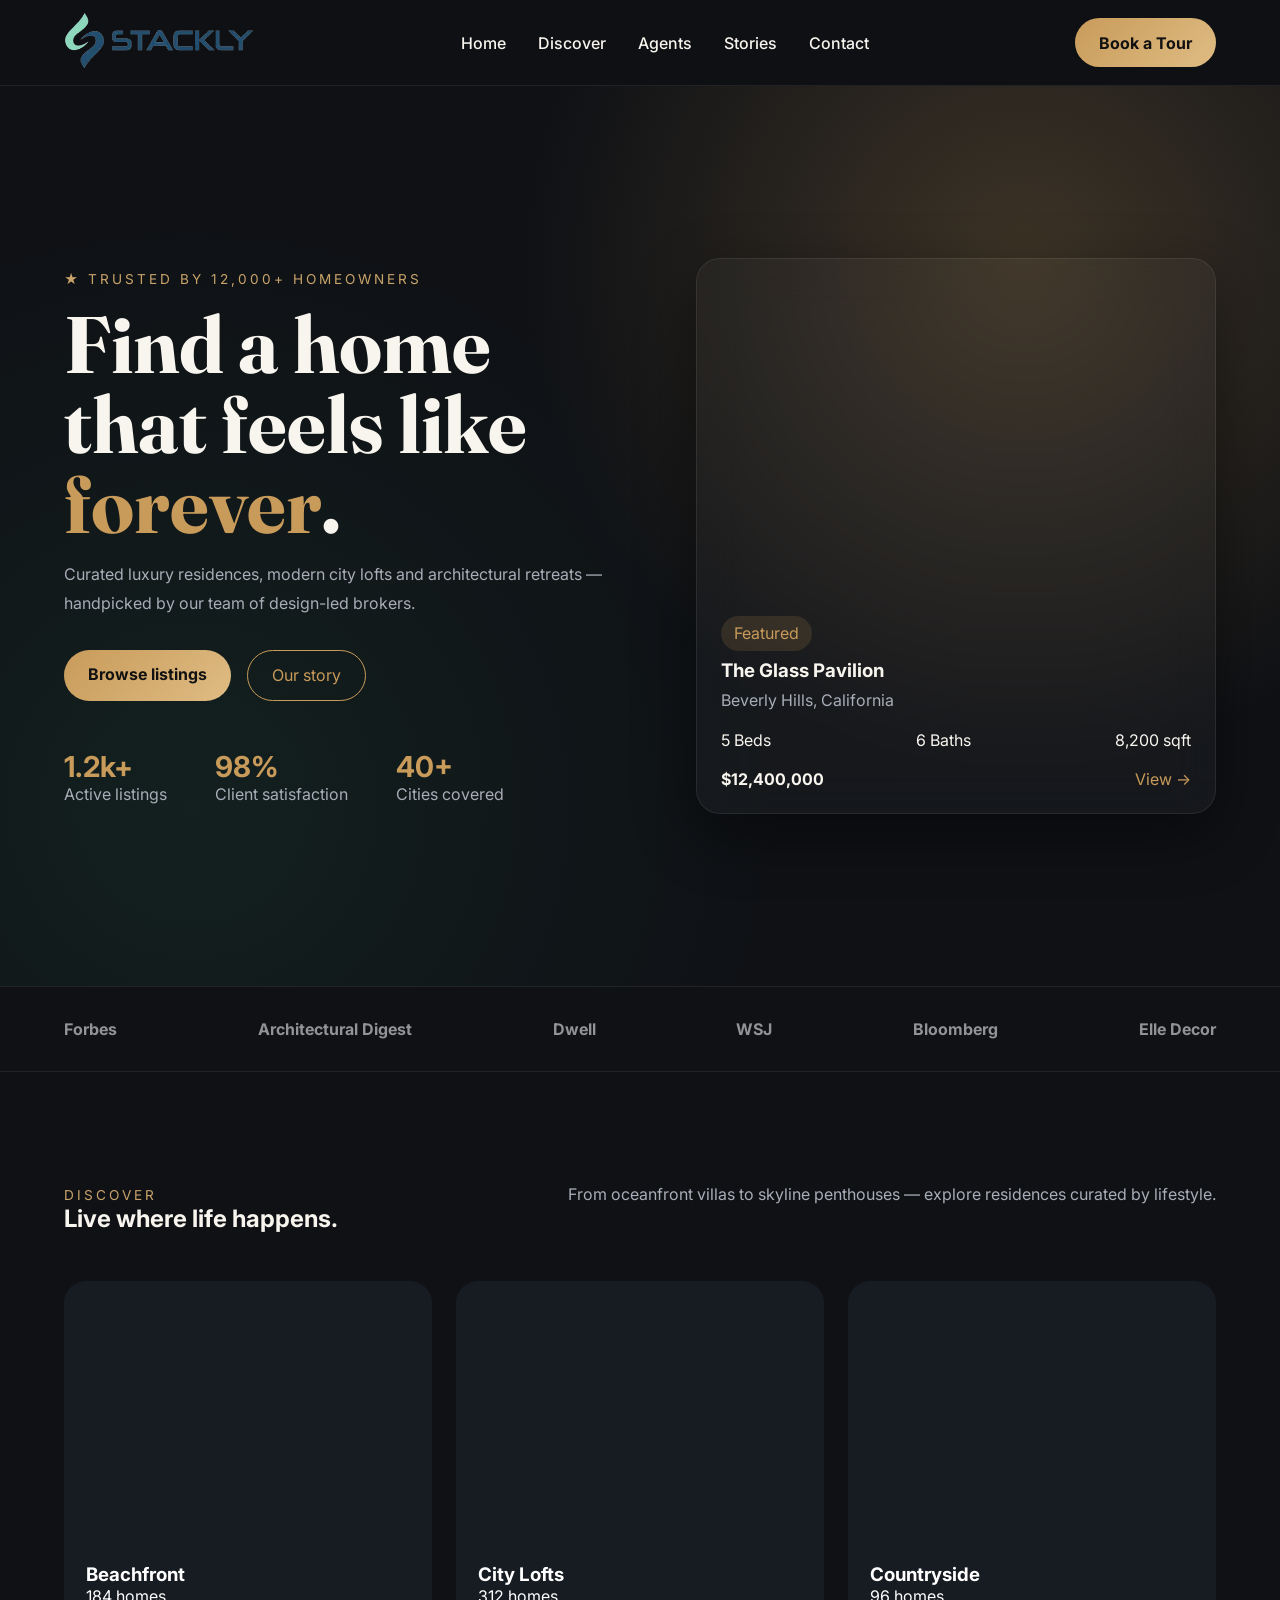
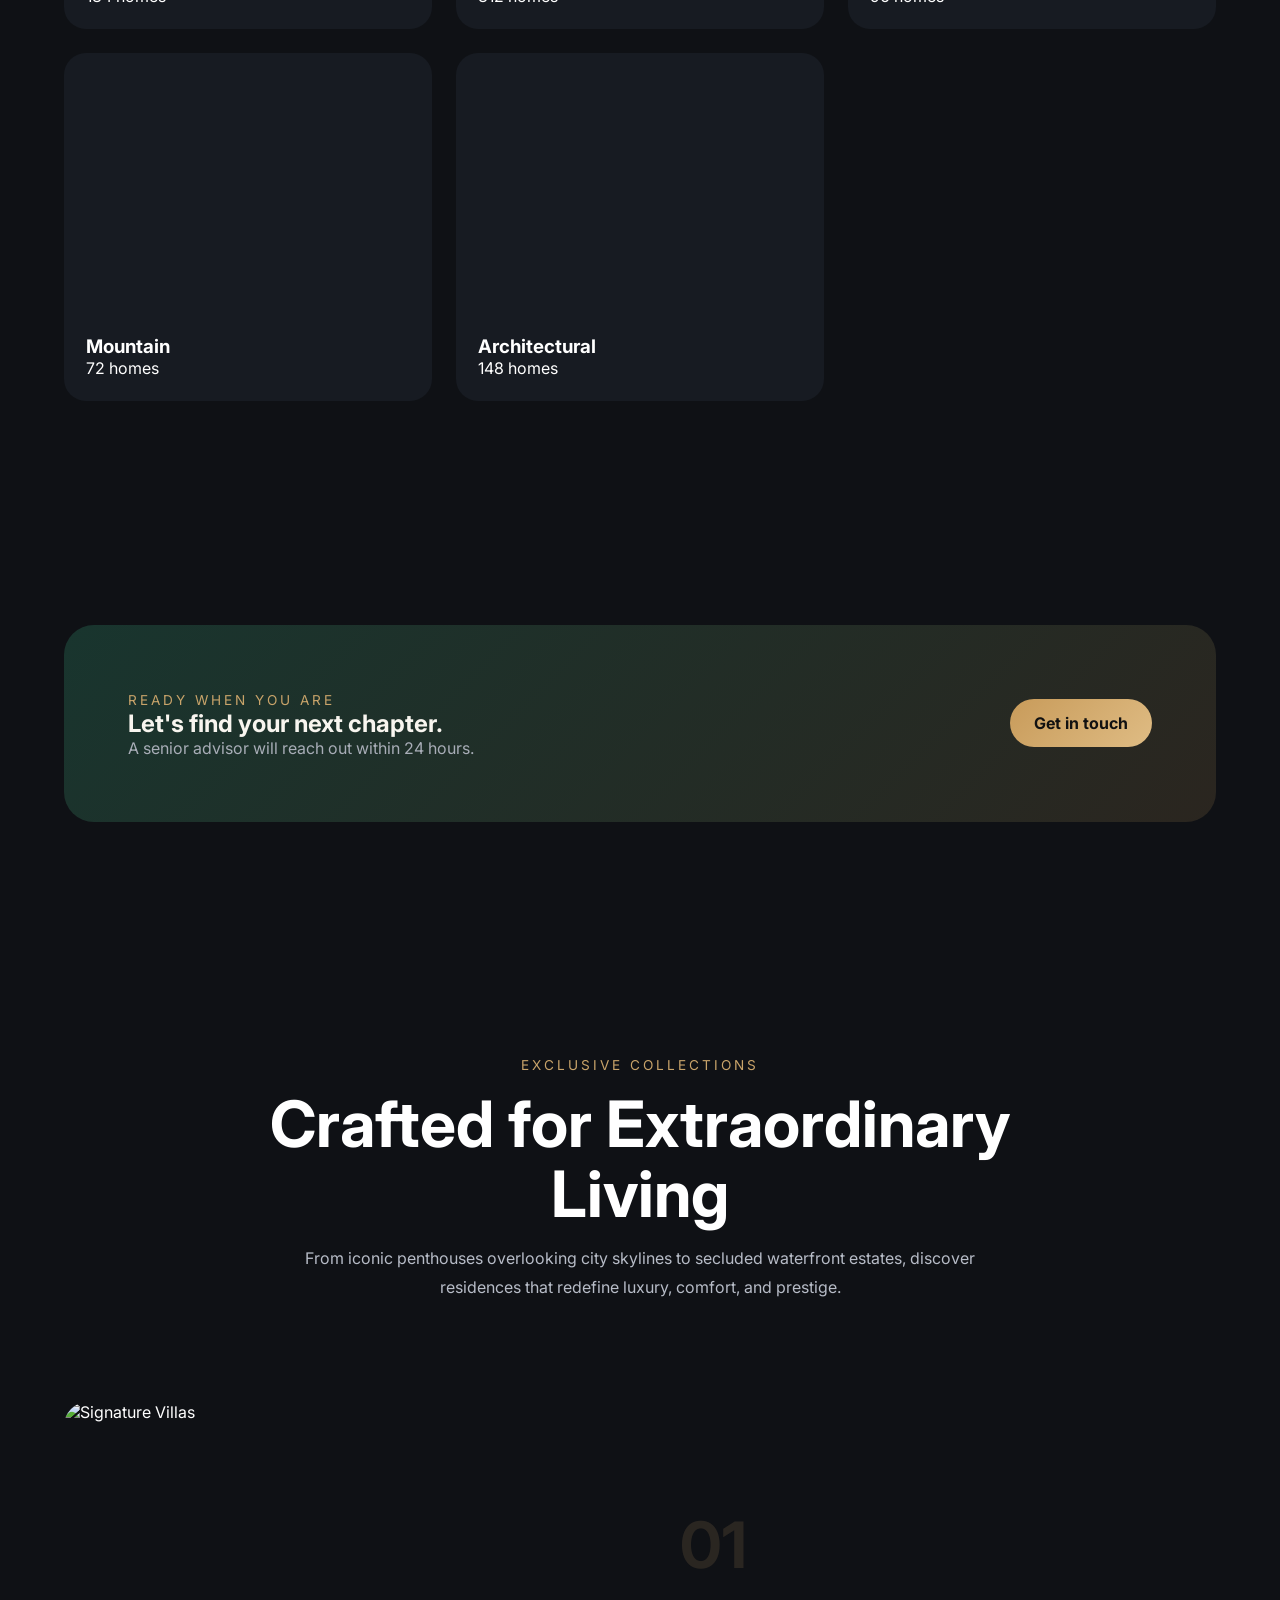
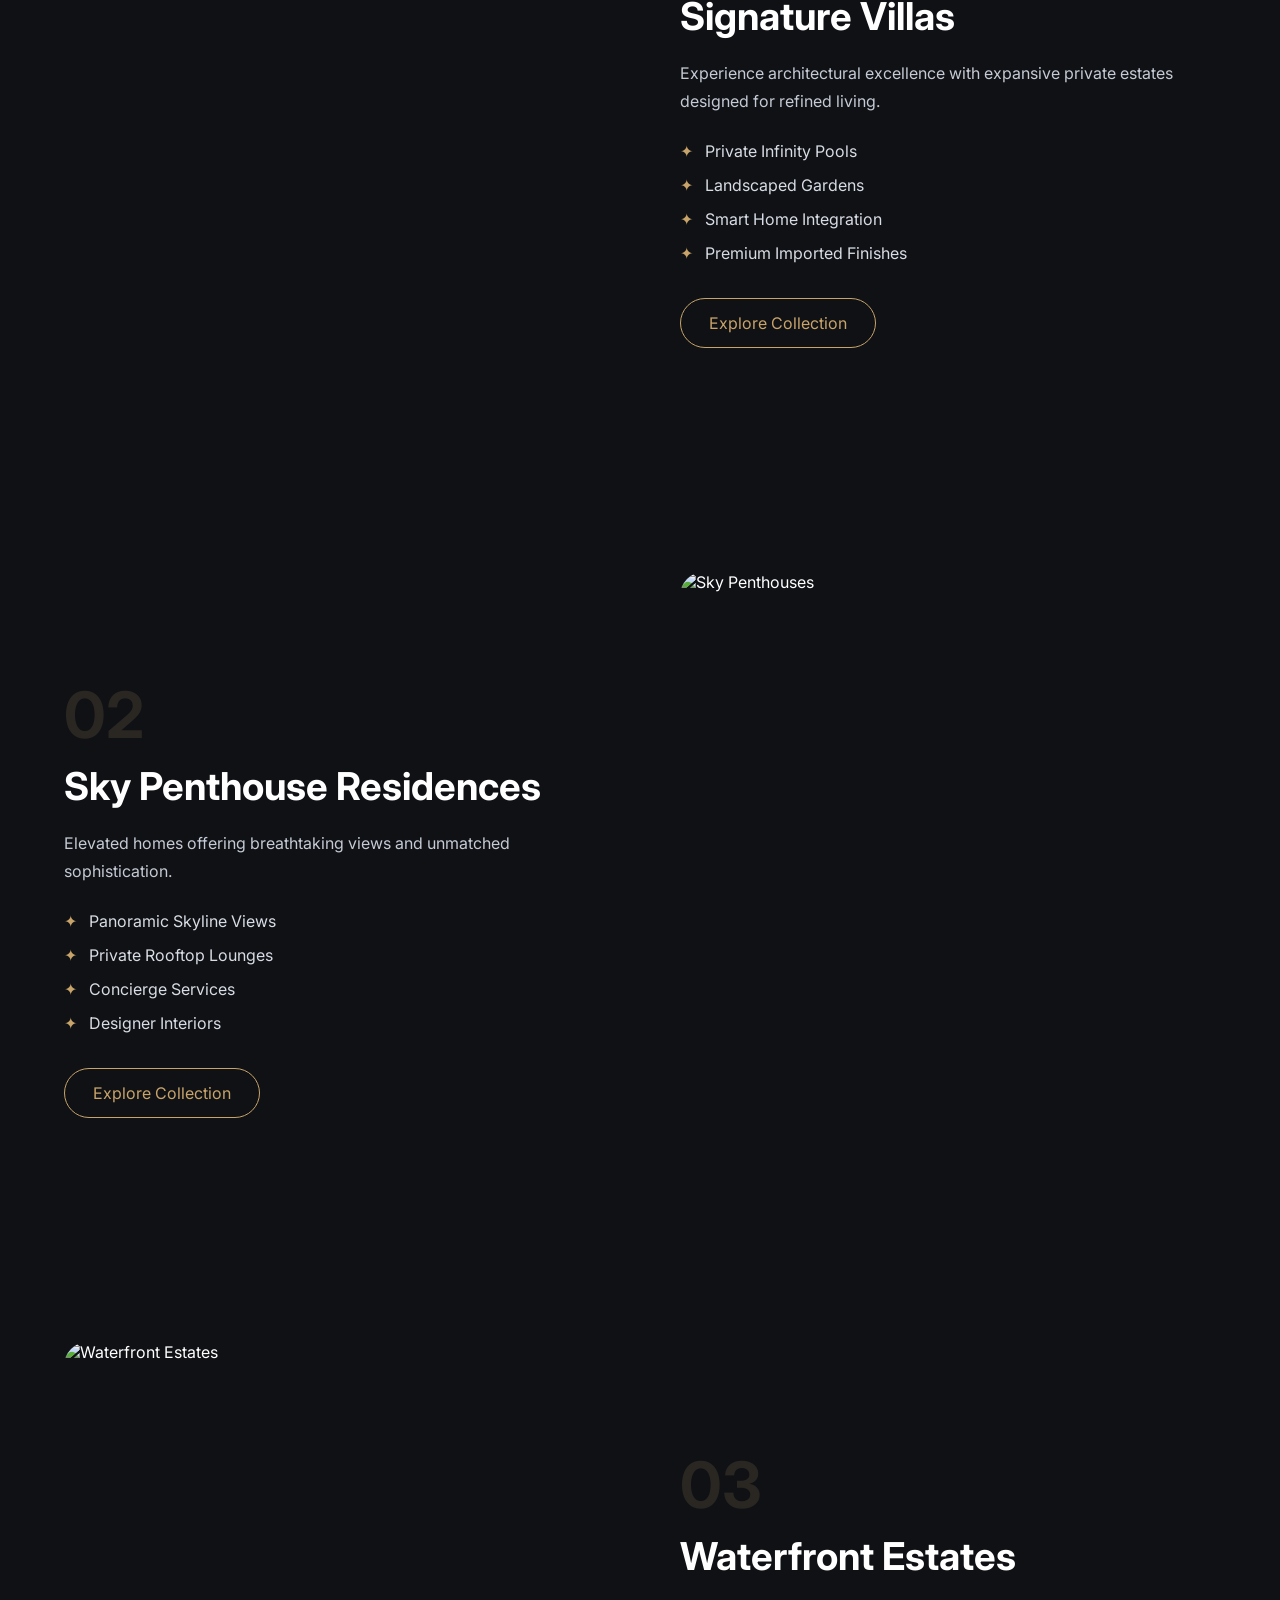
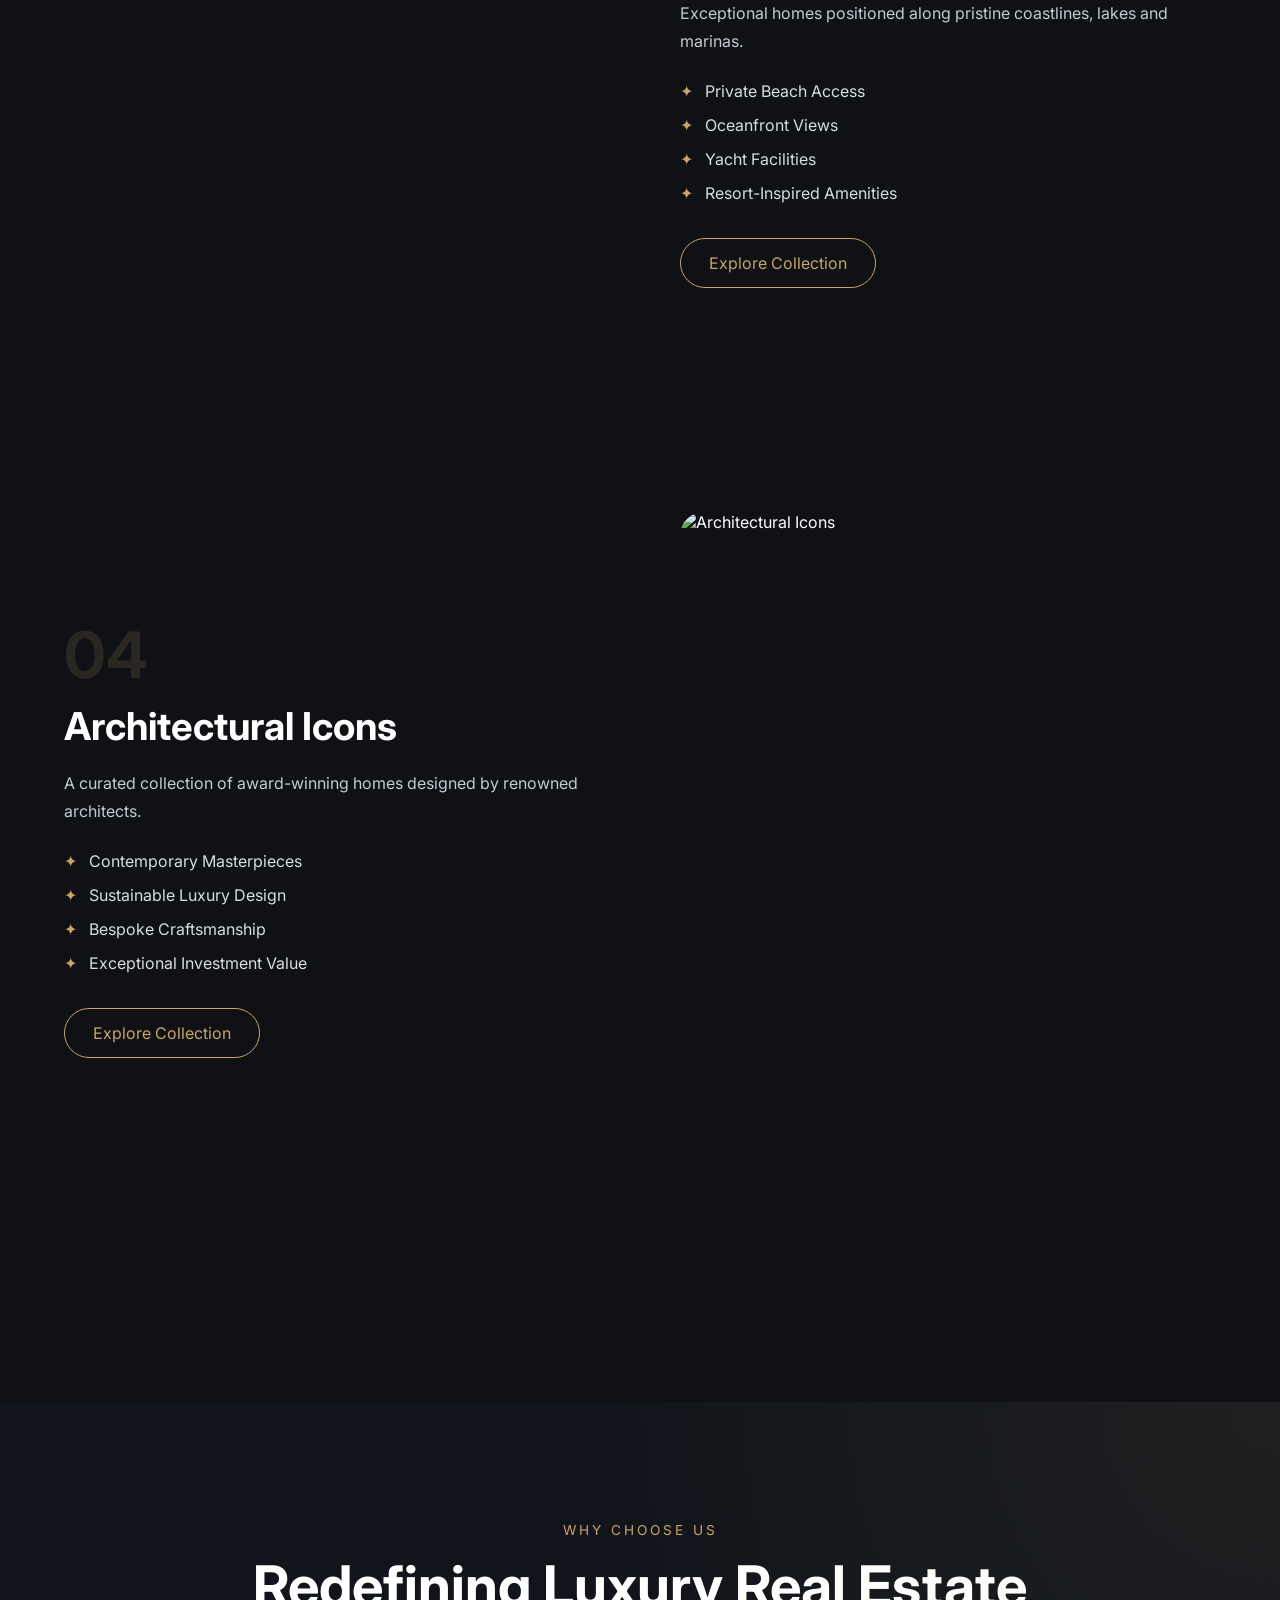
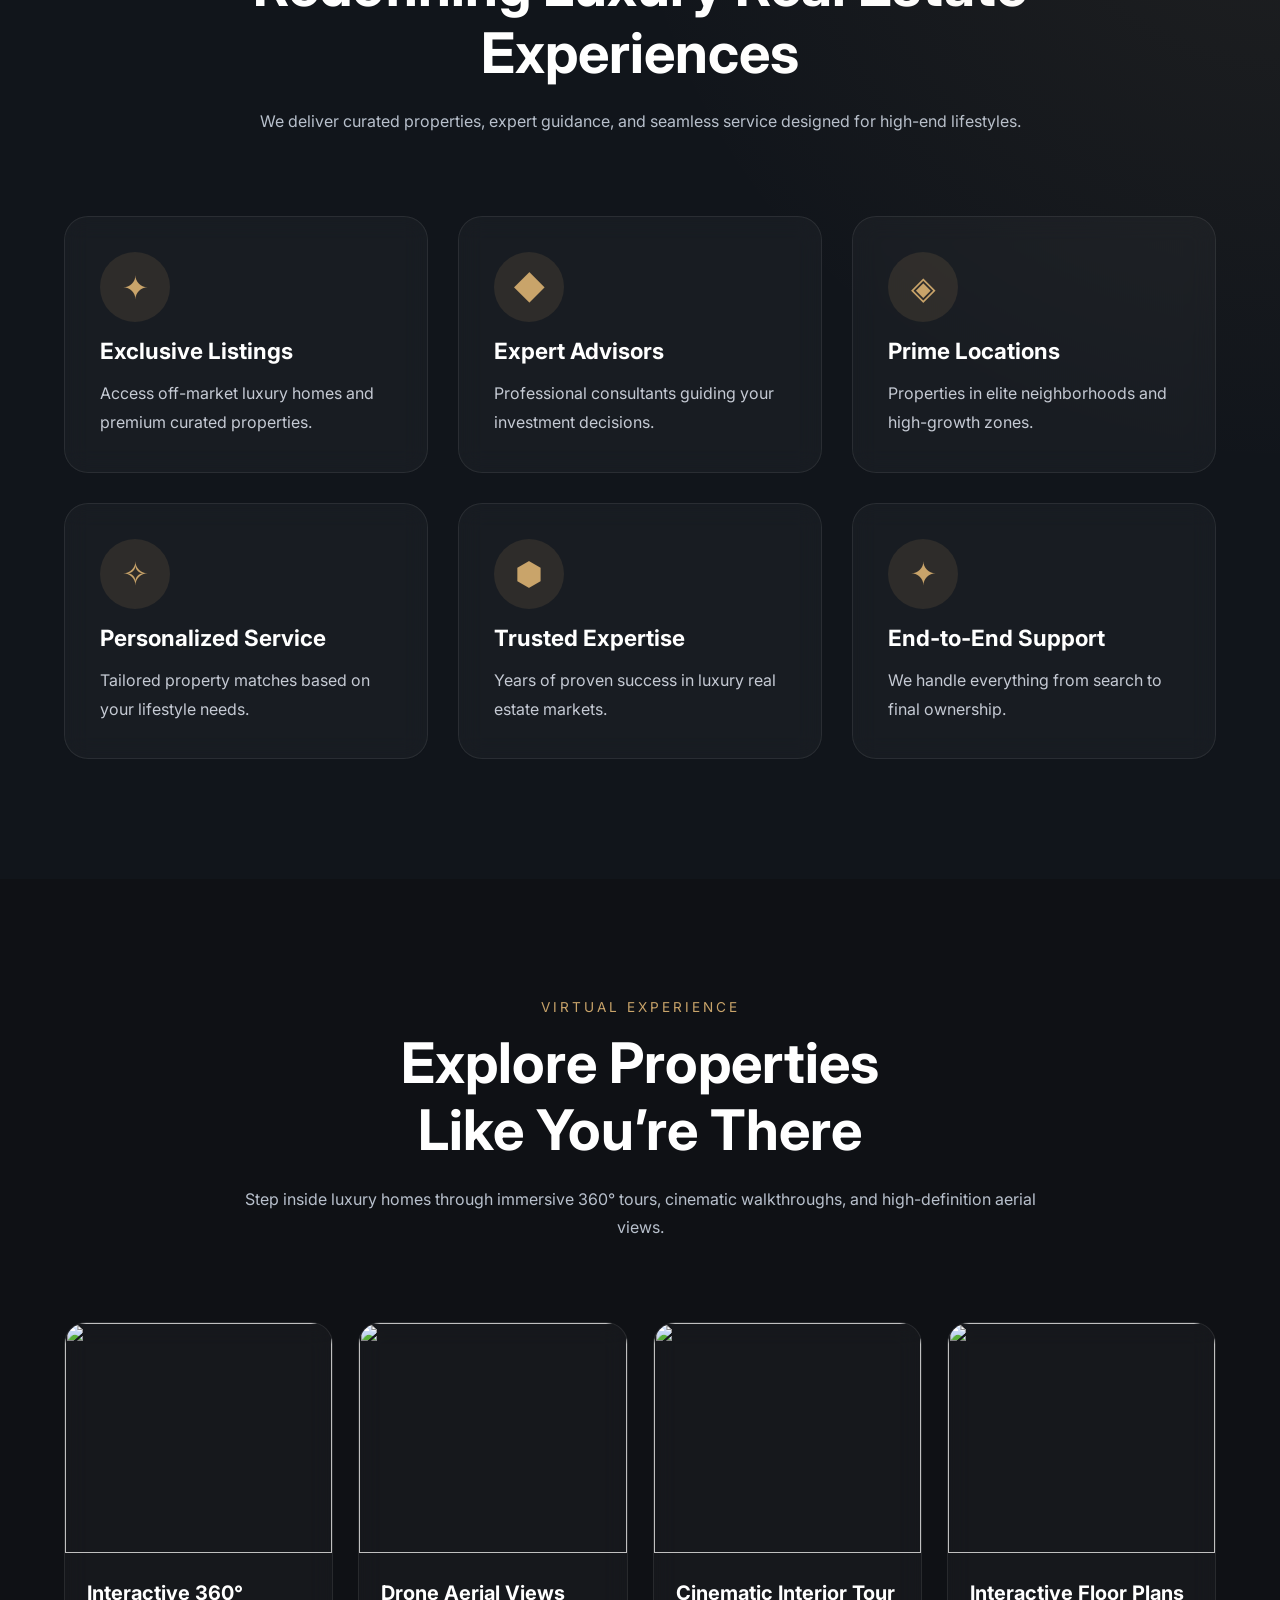
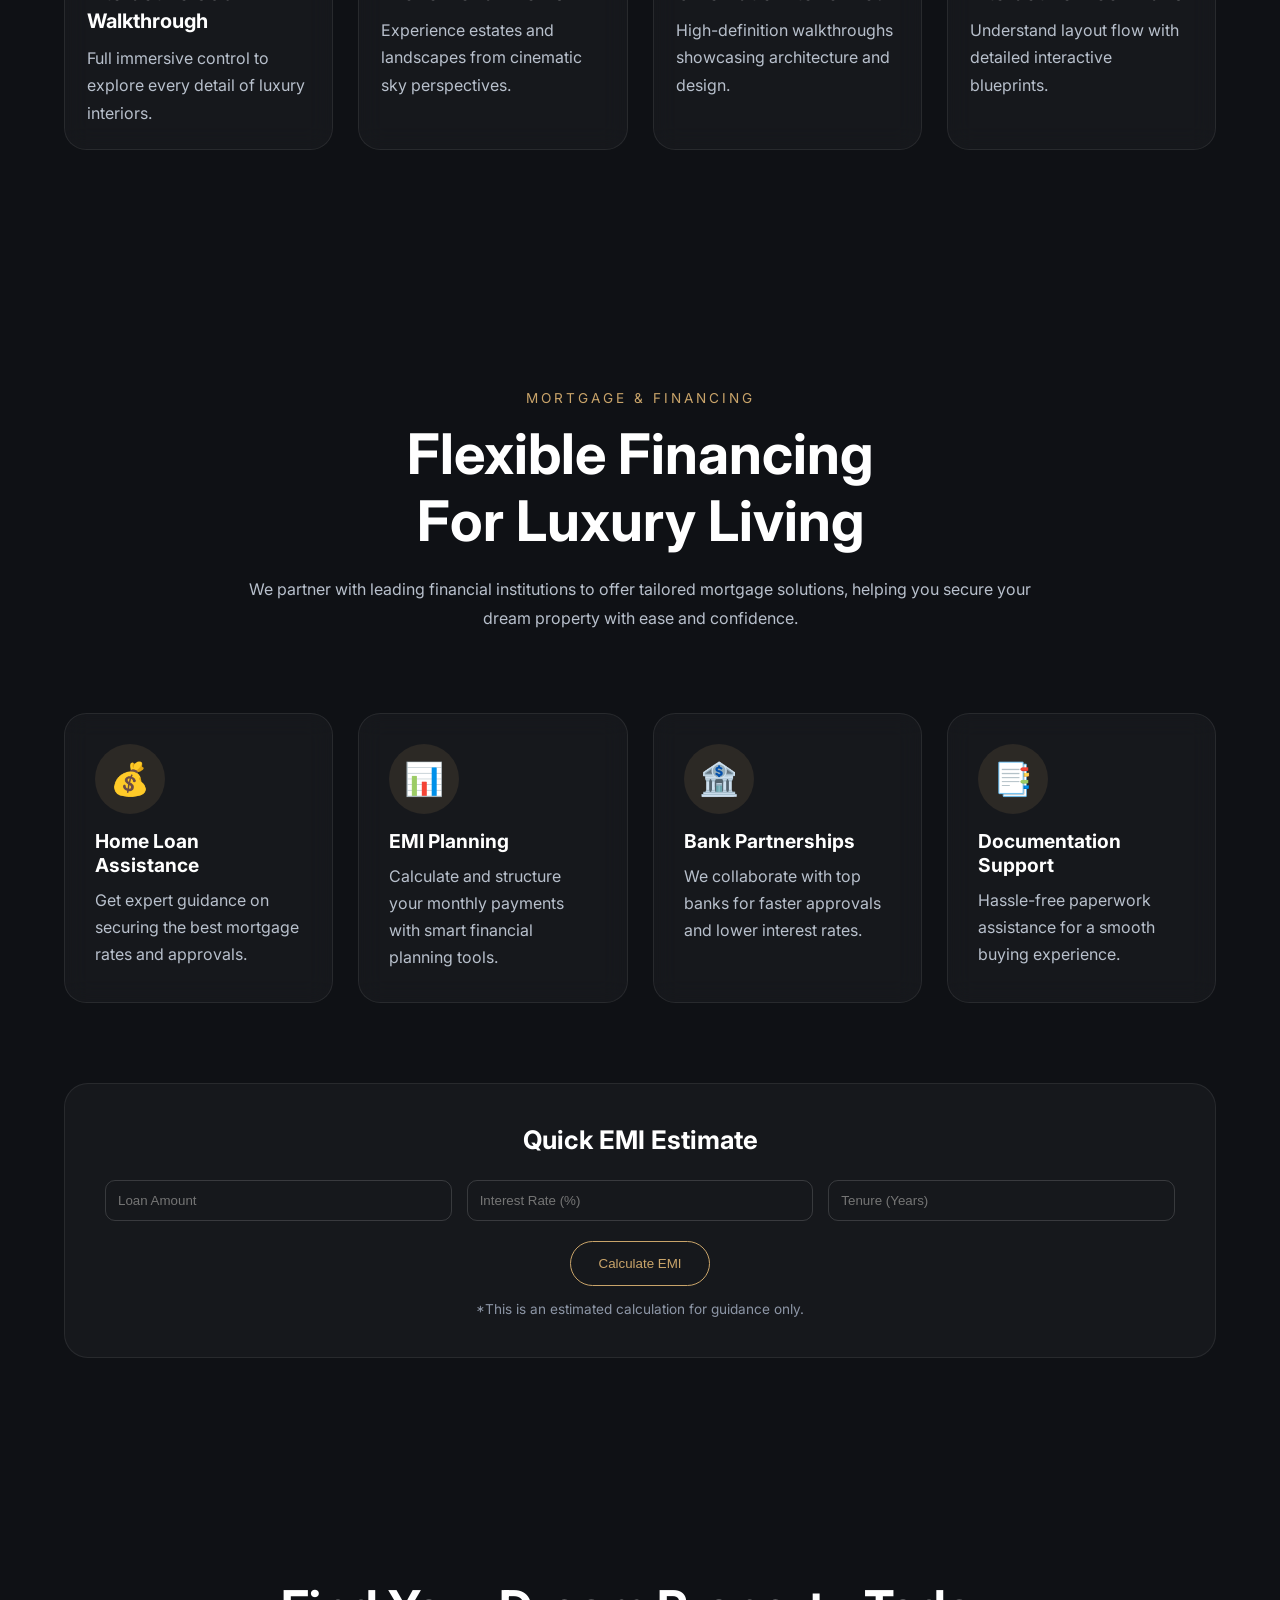
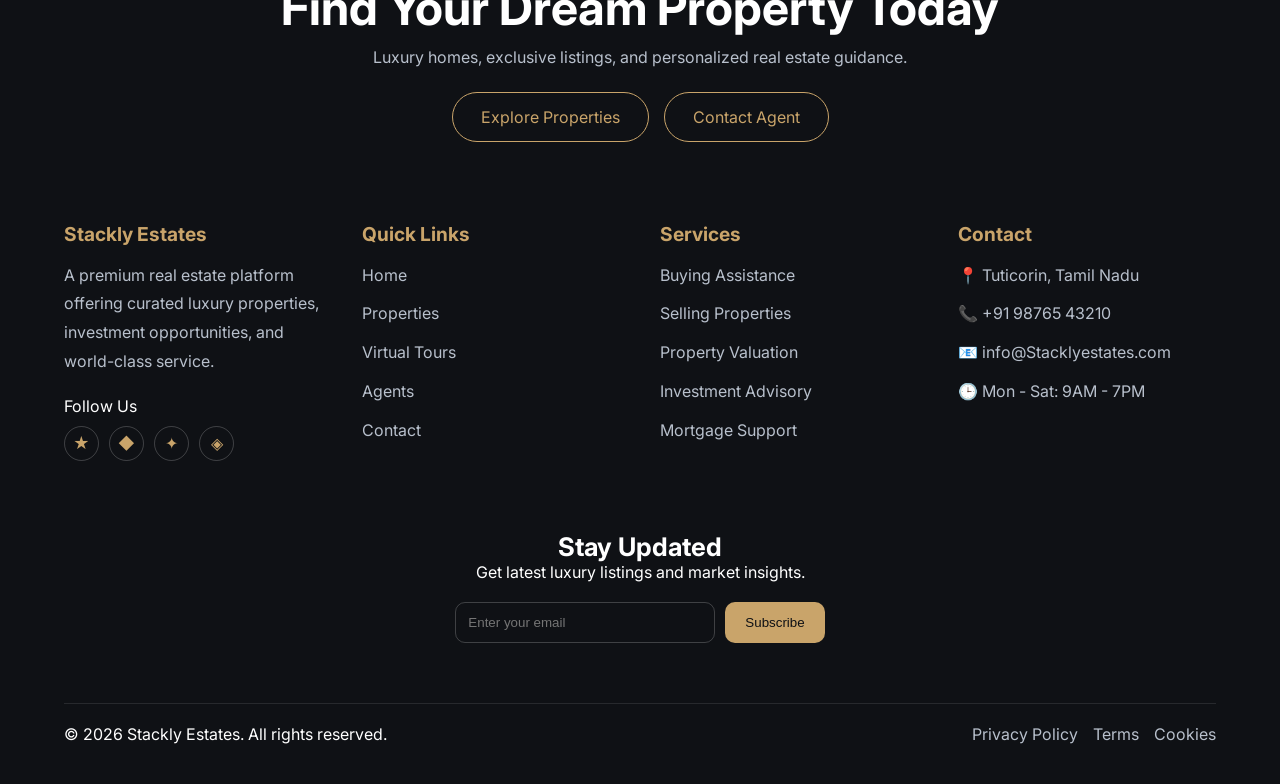
==== commit 401878c7: "hide signup btn" ====
--- a/index.html
+++ b/index.html
@@ -35,7 +35,7 @@
 
     <!-- DESKTOP ACTIONS -->
     <div class="nav-actions">
-      <a onclick="openPopup()" class="signin-btn">Sign In</a>
+      <!-- <a onclick="openPopup()" class="signin-btn">Sign In</a> -->
       <a onclick="openPopup()" class="tour-btn">Book a Tour</a>
     </div>
 
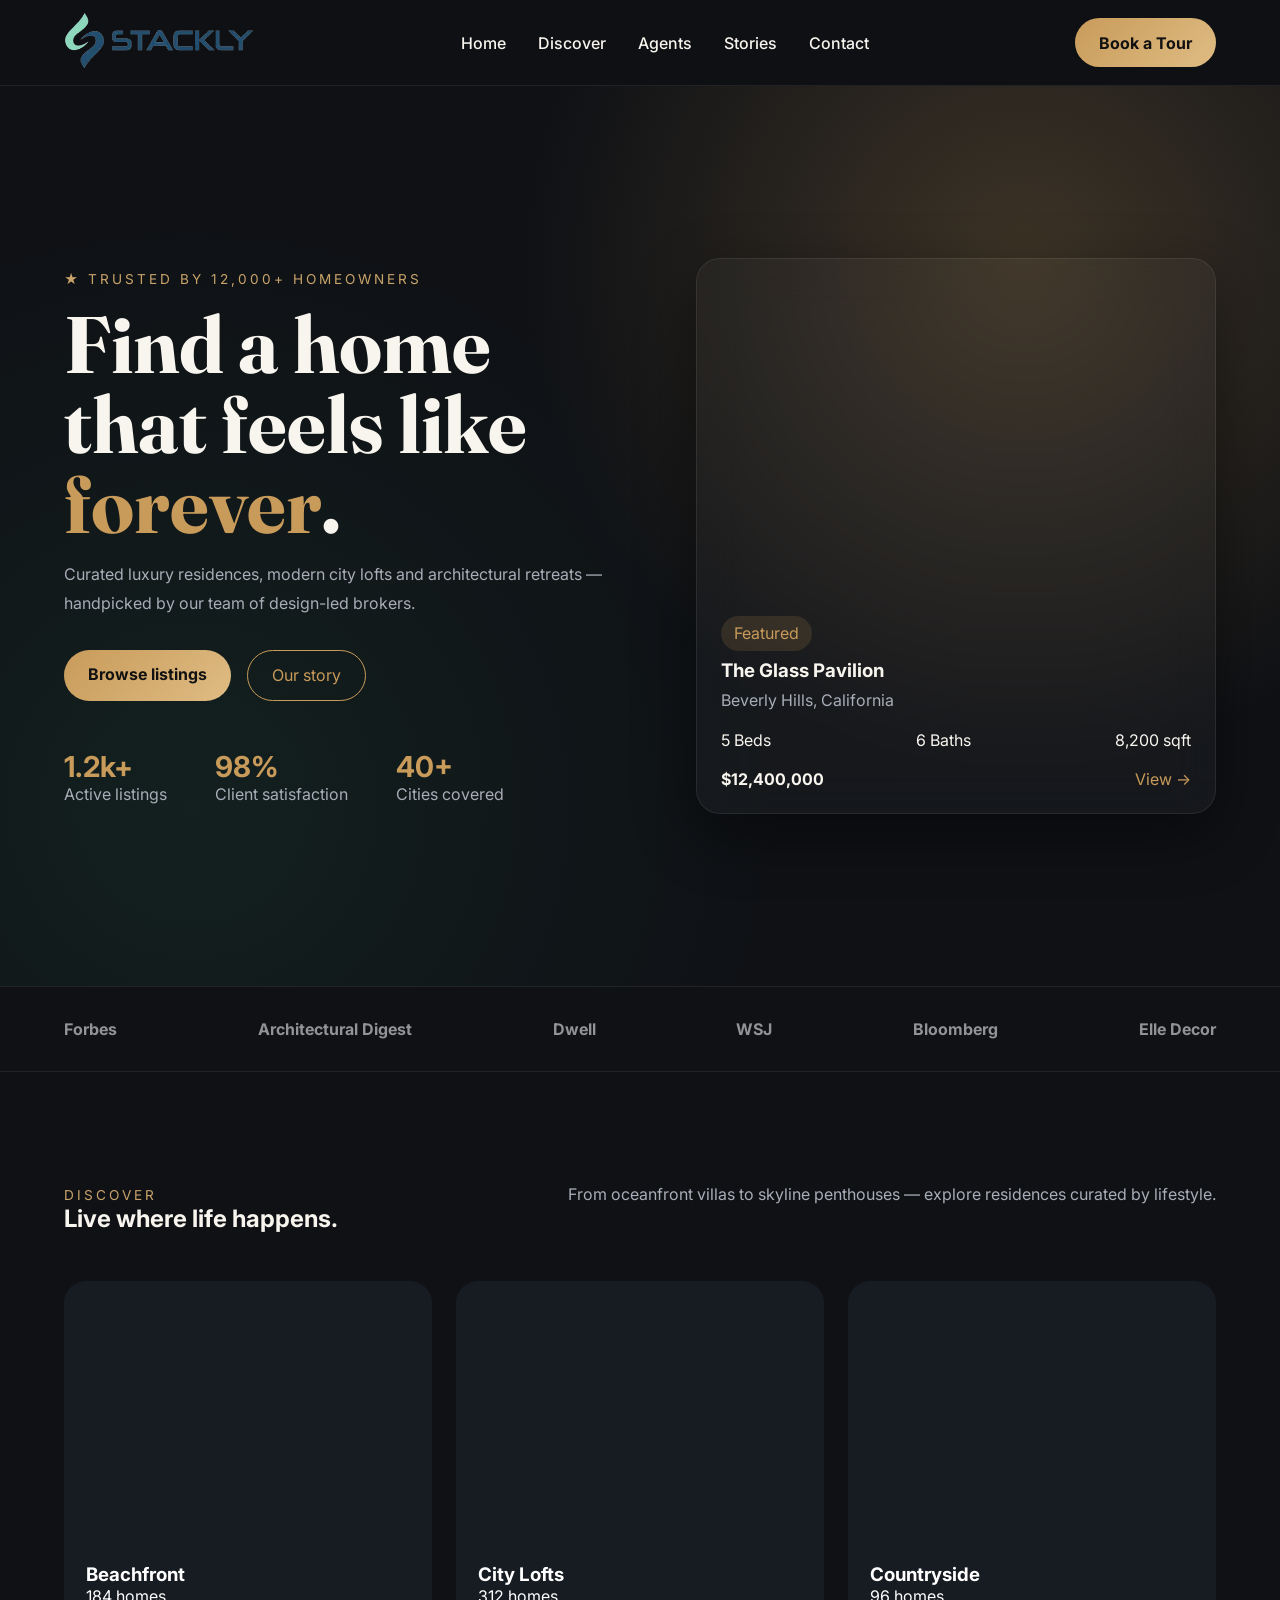
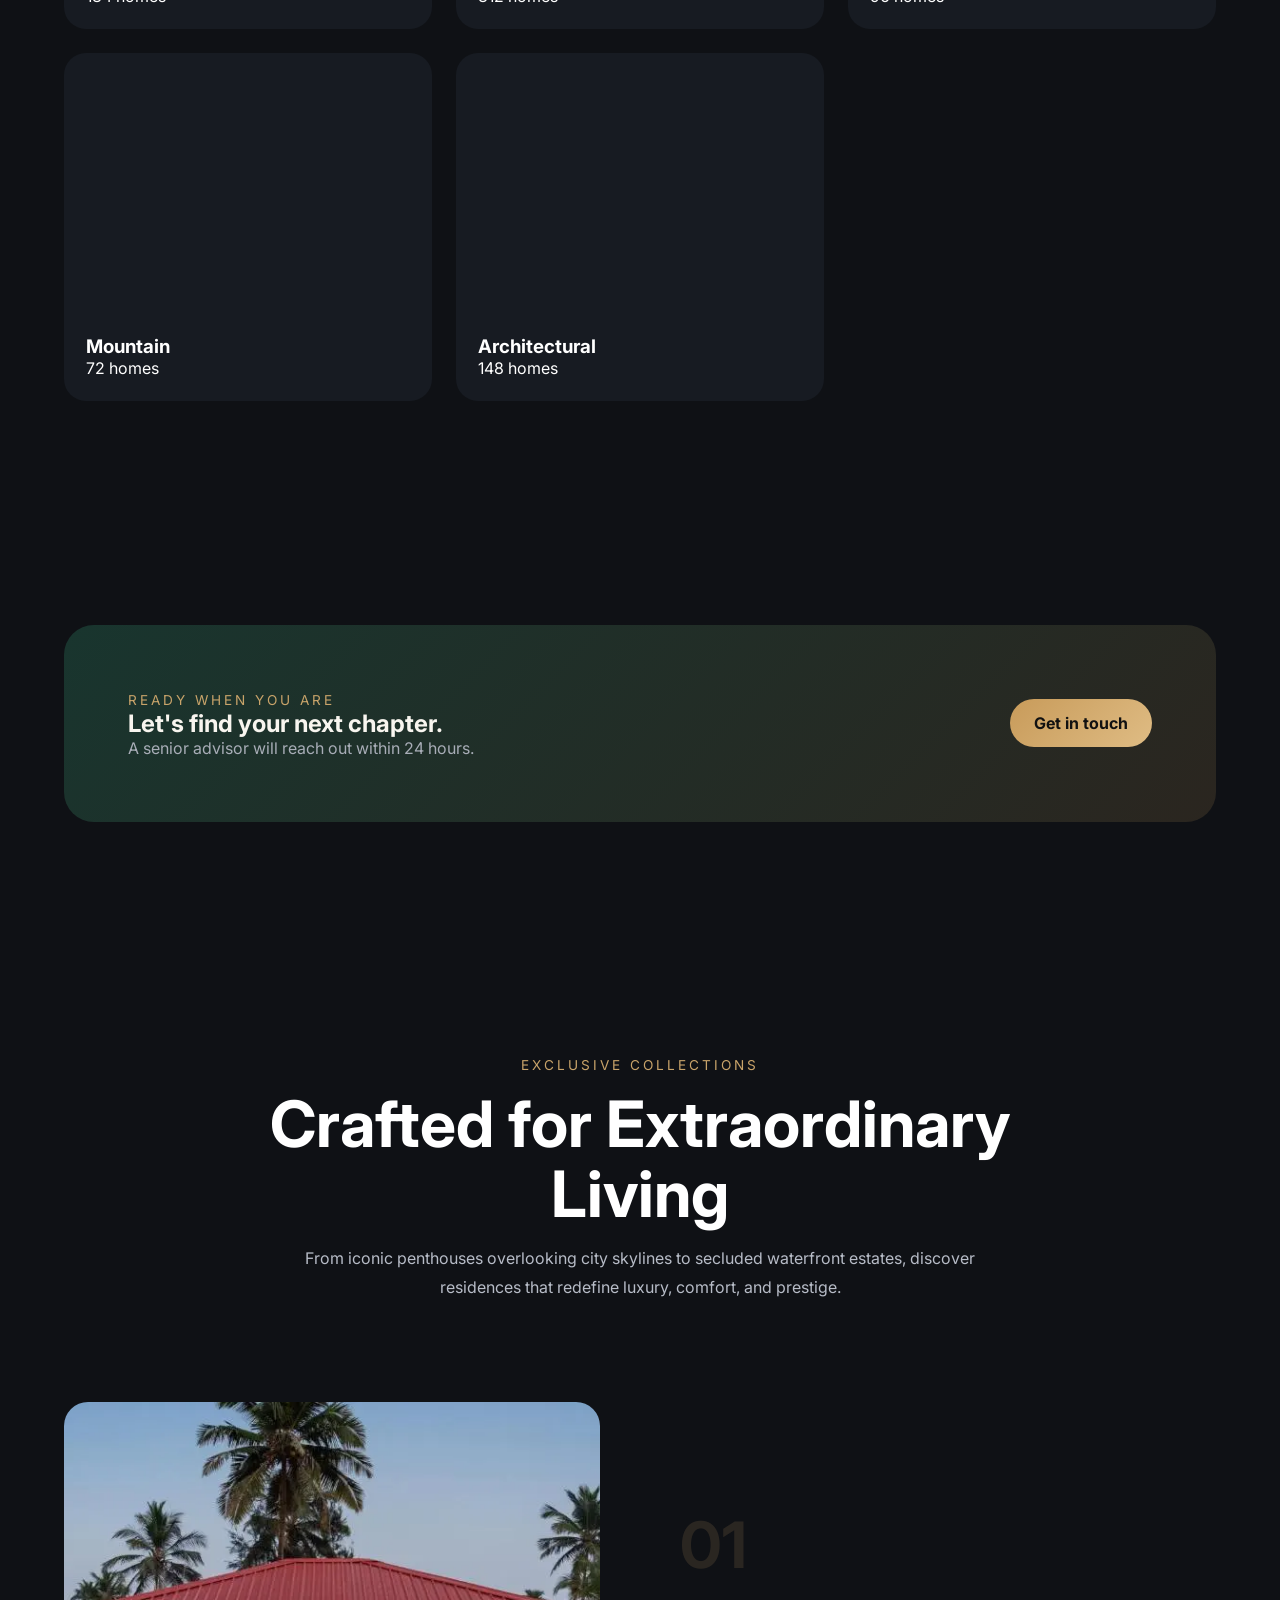
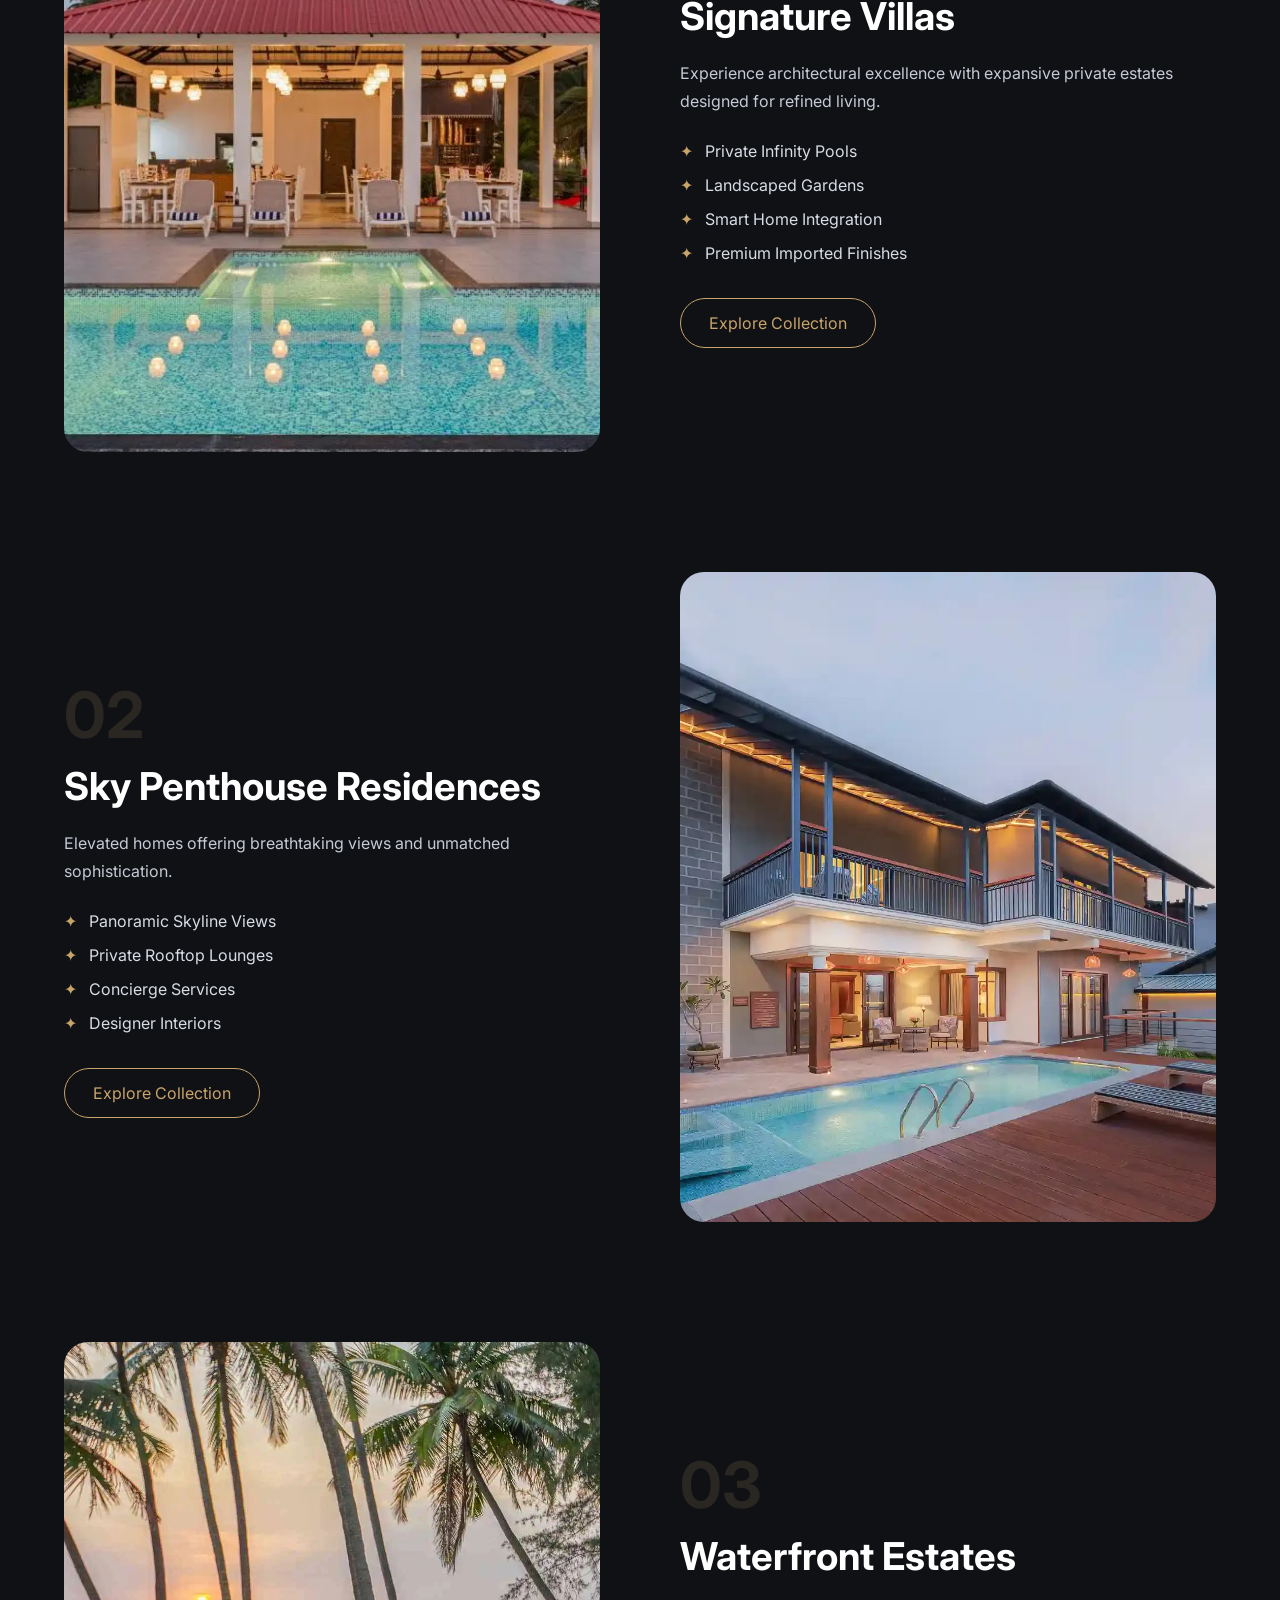
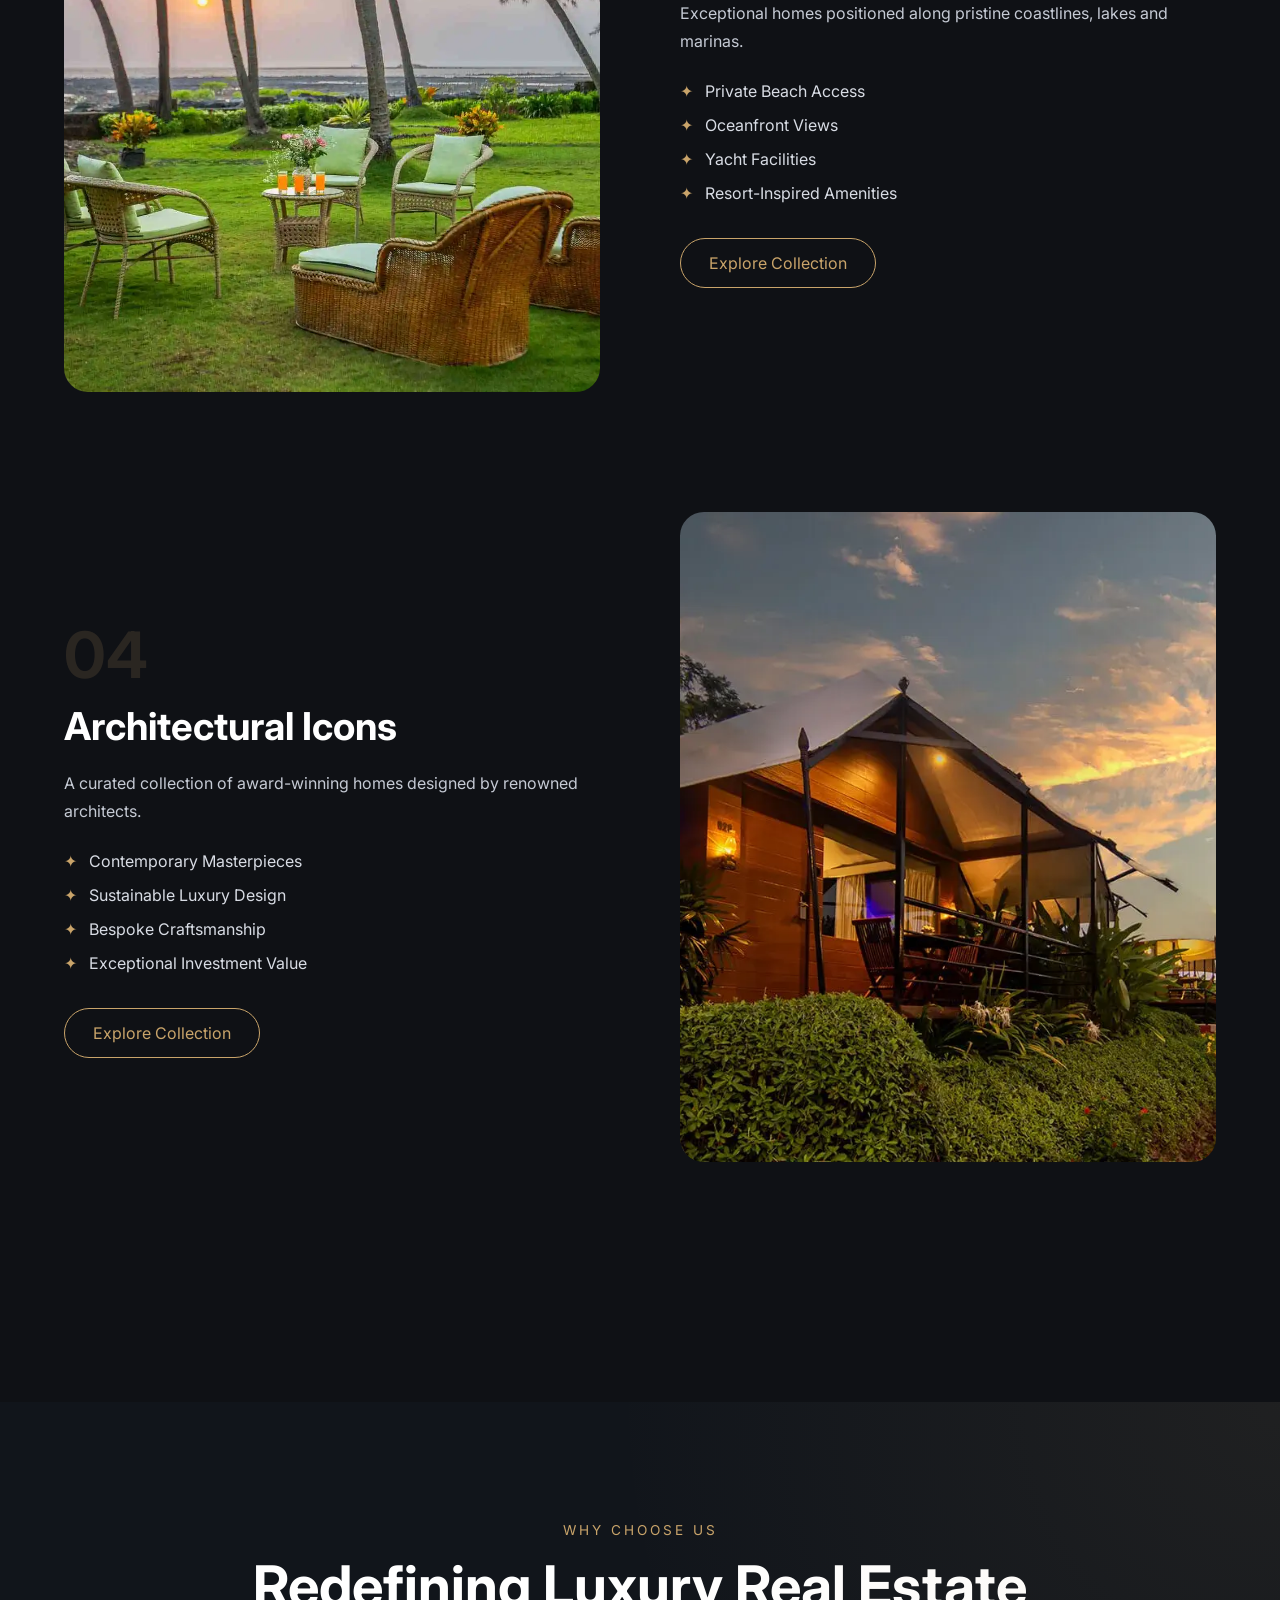
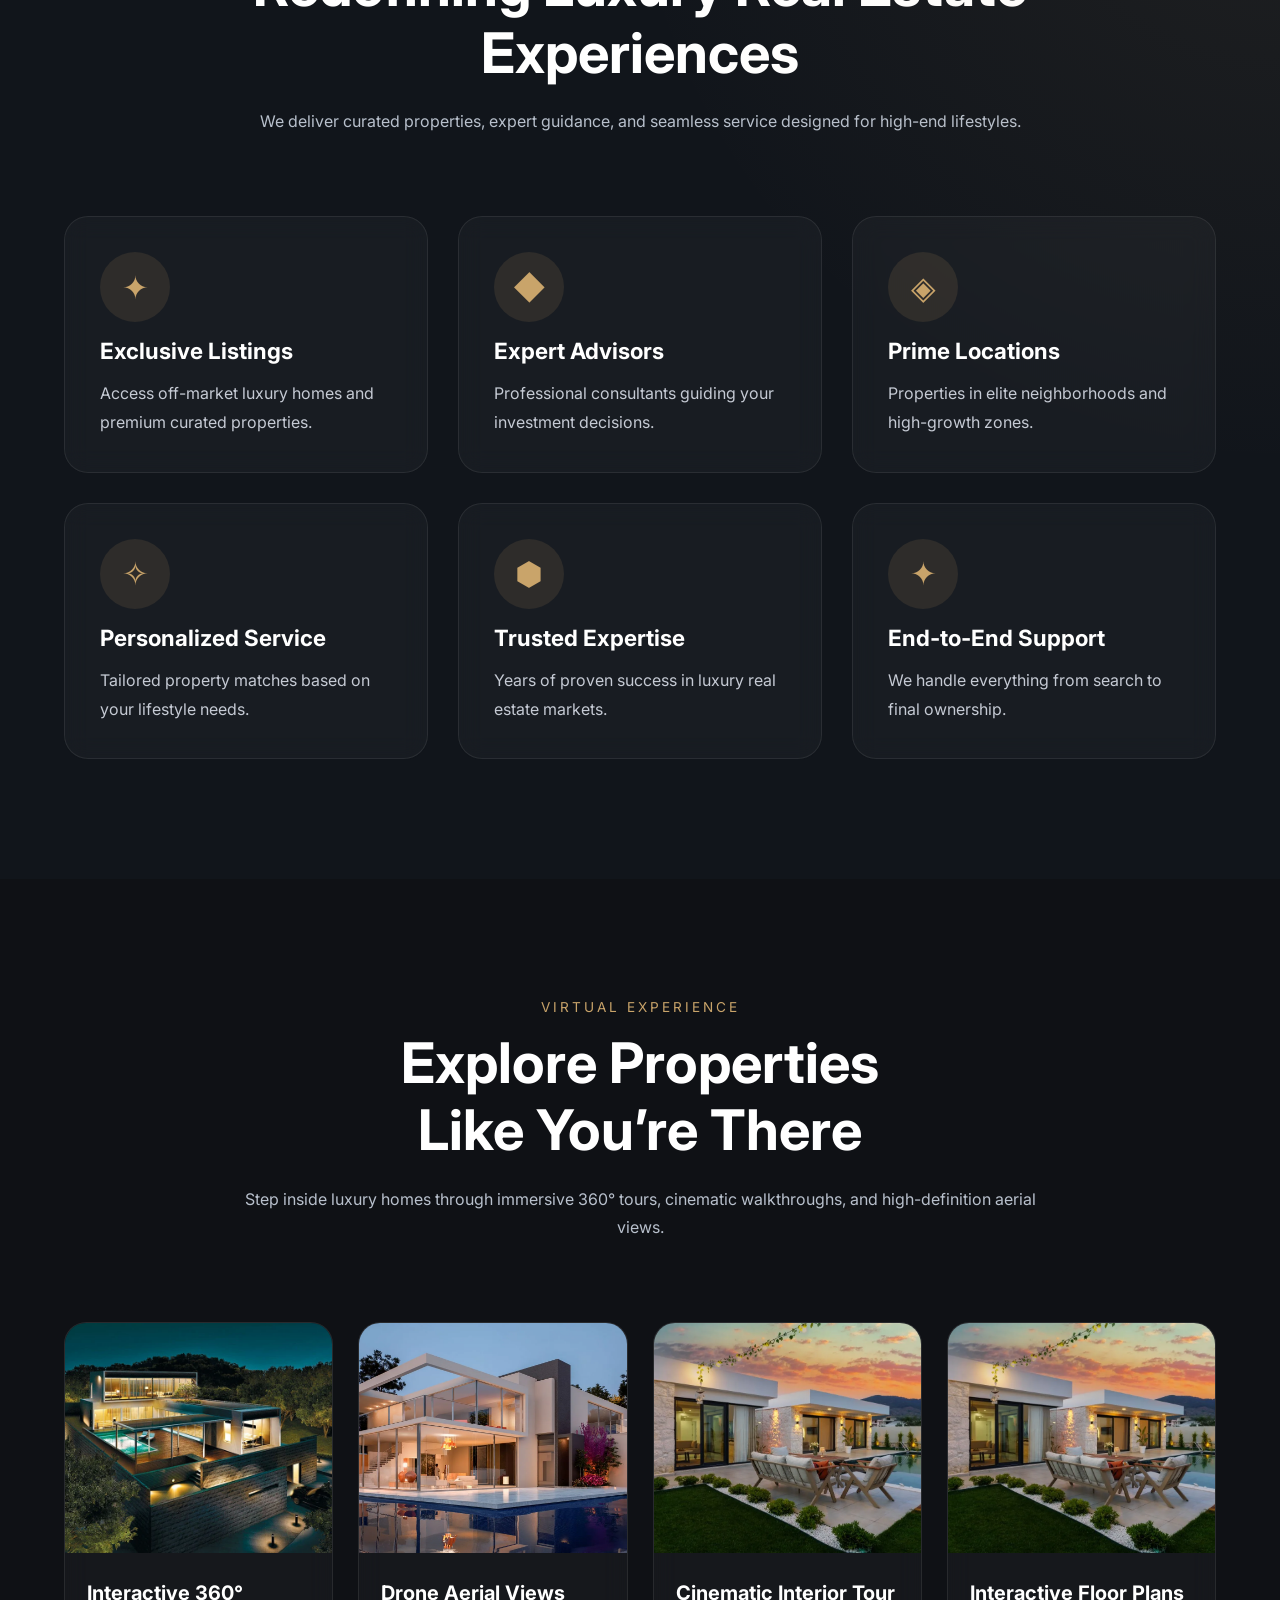
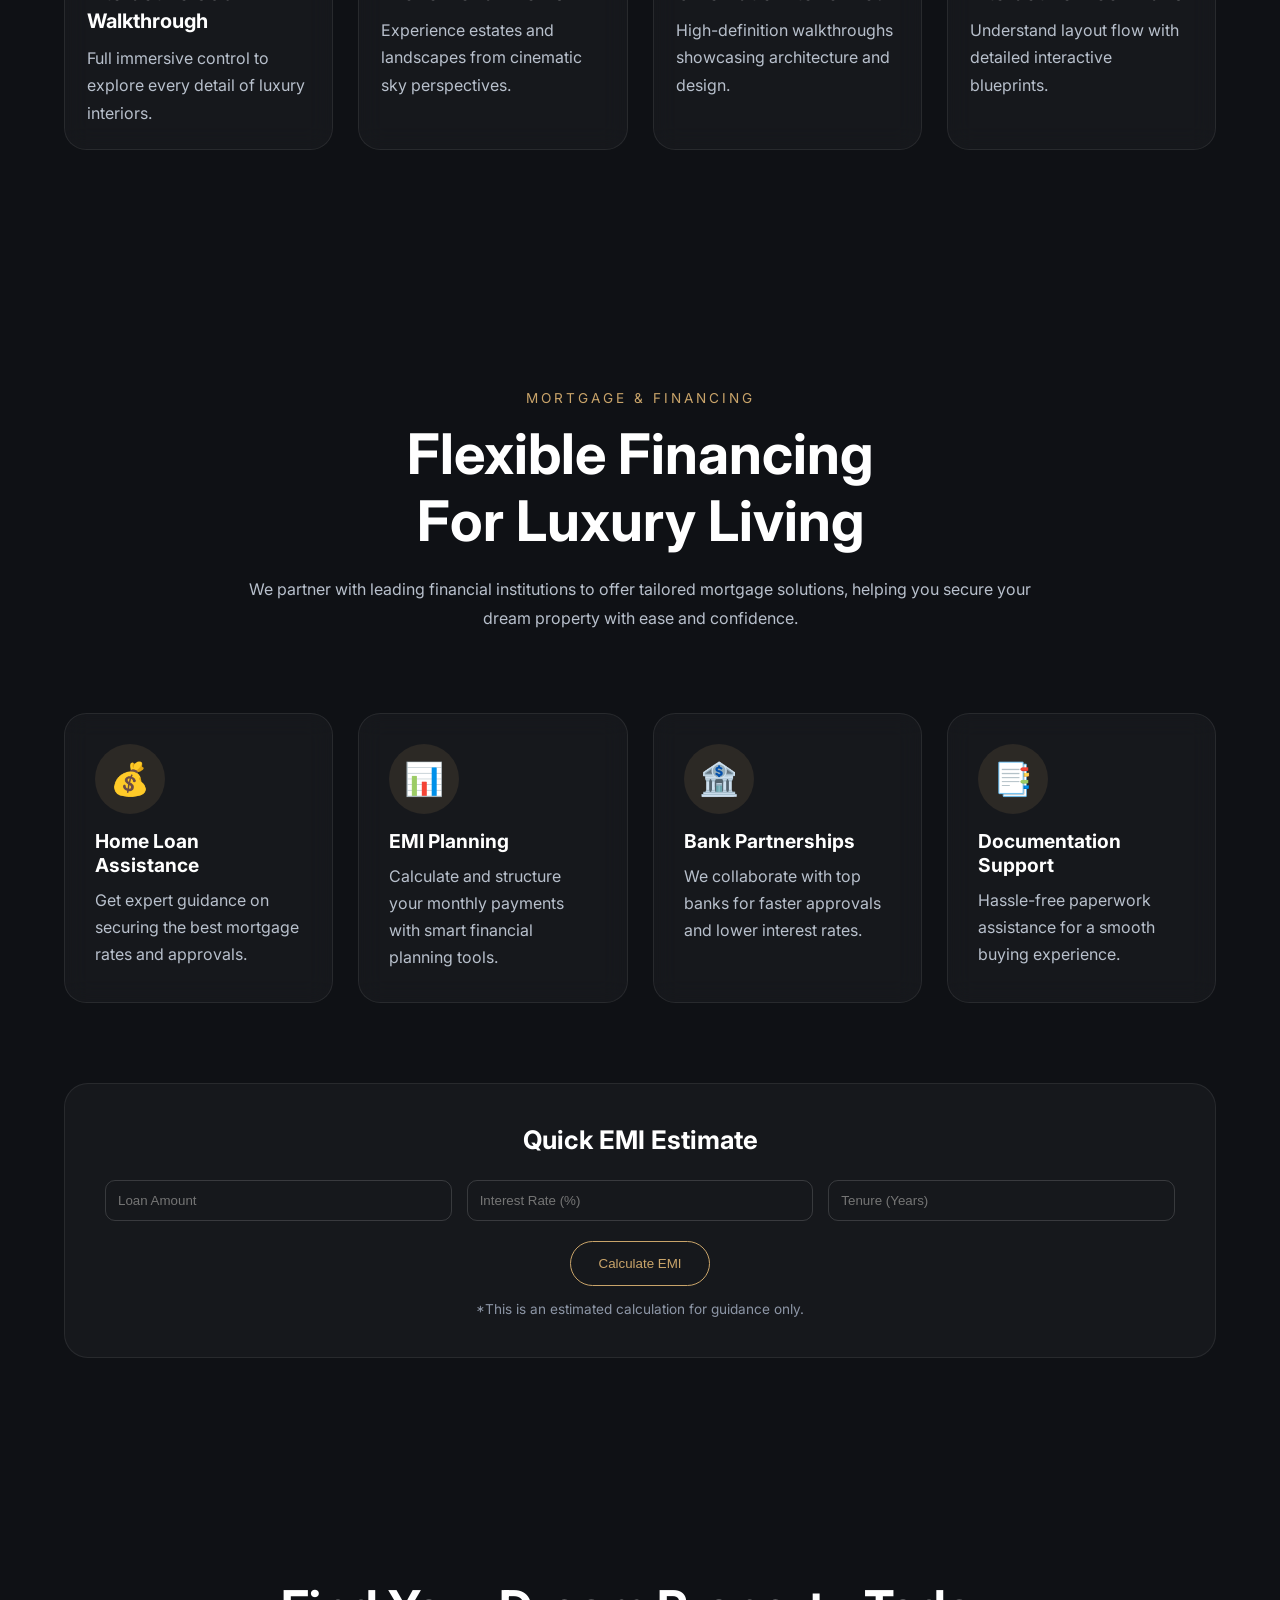
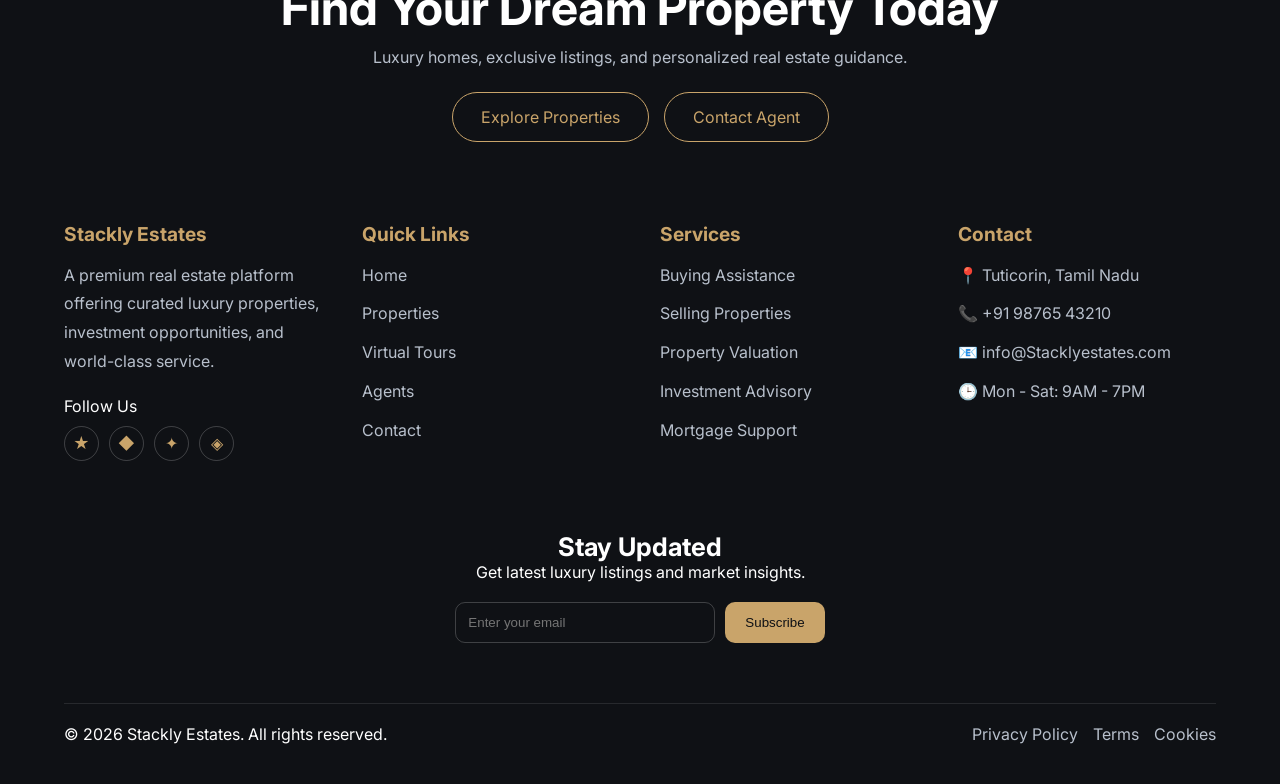
==== commit 65506bce: "imgs" ====
--- a/index.html
+++ b/index.html
@@ -126,7 +126,7 @@
     <!-- 1 -->
     <div class="collection-card reveal-left">
       <div class="collection-image">
-        <img src="images/villa.jpg" alt="Signature Villas">
+        <img src="images/img4.webp" alt="Signature Villas">
       </div>
       <div class="collection-content">
         <span class="number">01</span>
@@ -150,7 +150,7 @@
     <!-- 2 -->
     <div class="collection-card reverse reveal-right">
       <div class="collection-image">
-        <img src="images/penthouse.jpg" alt="Sky Penthouses">
+        <img src="images/img5.webp" alt="Sky Penthouses">
       </div>
       <div class="collection-content">
         <span class="number">02</span>
@@ -173,7 +173,7 @@
     <!-- 3 -->
     <div class="collection-card reveal-left">
       <div class="collection-image">
-        <img src="images/waterfront.jpg" alt="Waterfront Estates">
+        <img src="images/img6.webp" alt="Waterfront Estates">
       </div>
       <div class="collection-content">
         <span class="number">03</span>
@@ -196,7 +196,7 @@
     <!-- 4 -->
     <div class="collection-card reverse reveal-right">
       <div class="collection-image">
-        <img src="images/architectural.jpg" alt="Architectural Icons">
+        <img src="images/img7.webp" alt="Architectural Icons">
       </div>
       <div class="collection-content">
         <span class="number">04</span>
@@ -301,7 +301,7 @@
 
       <div class="tour-card reveal-left">
         <div class="tour-img">
-          <img src="images/tour1.jpg" />
+          <img src="images/img-1.webp" />
           <div class="overlay">360° Tour</div>
         </div>
         <div class="tour-content">
@@ -312,7 +312,7 @@
 
       <div class="tour-card reveal-top">
         <div class="tour-img">
-          <img src="images/tour2.jpg" />
+          <img src="images/img-2.webp" />
           <div class="overlay">Aerial View</div>
         </div>
         <div class="tour-content">
@@ -323,7 +323,7 @@
 
       <div class="tour-card reveal-right">
         <div class="tour-img">
-          <img src="images/tour3.jpg" />
+          <img src="images/img3.webp" />
           <div class="overlay">Interior</div>
         </div>
         <div class="tour-content">
@@ -334,7 +334,7 @@
 
       <div class="tour-card reveal-bottom">
         <div class="tour-img">
-          <img src="images/tour4.jpg" />
+          <img src="images/img3.webp" />
           <div class="overlay">Plans</div>
         </div>
         <div class="tour-content">
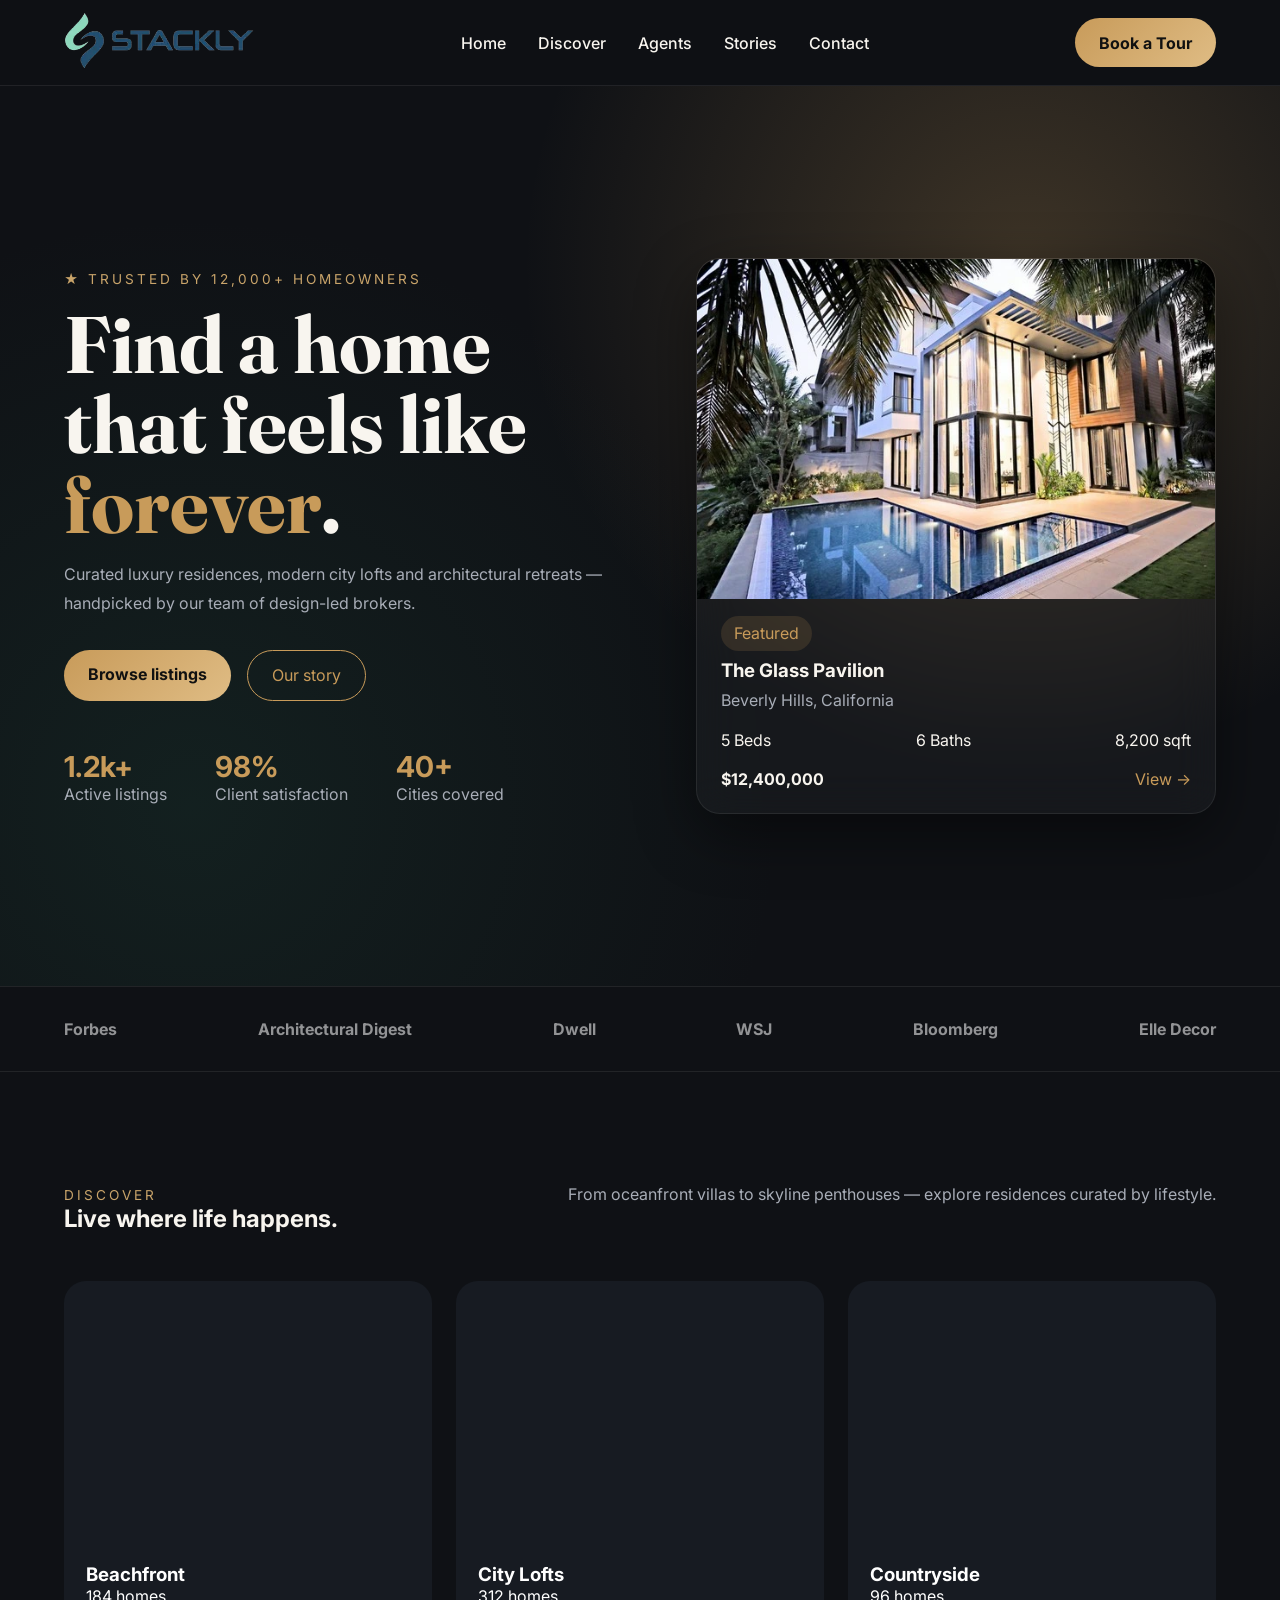
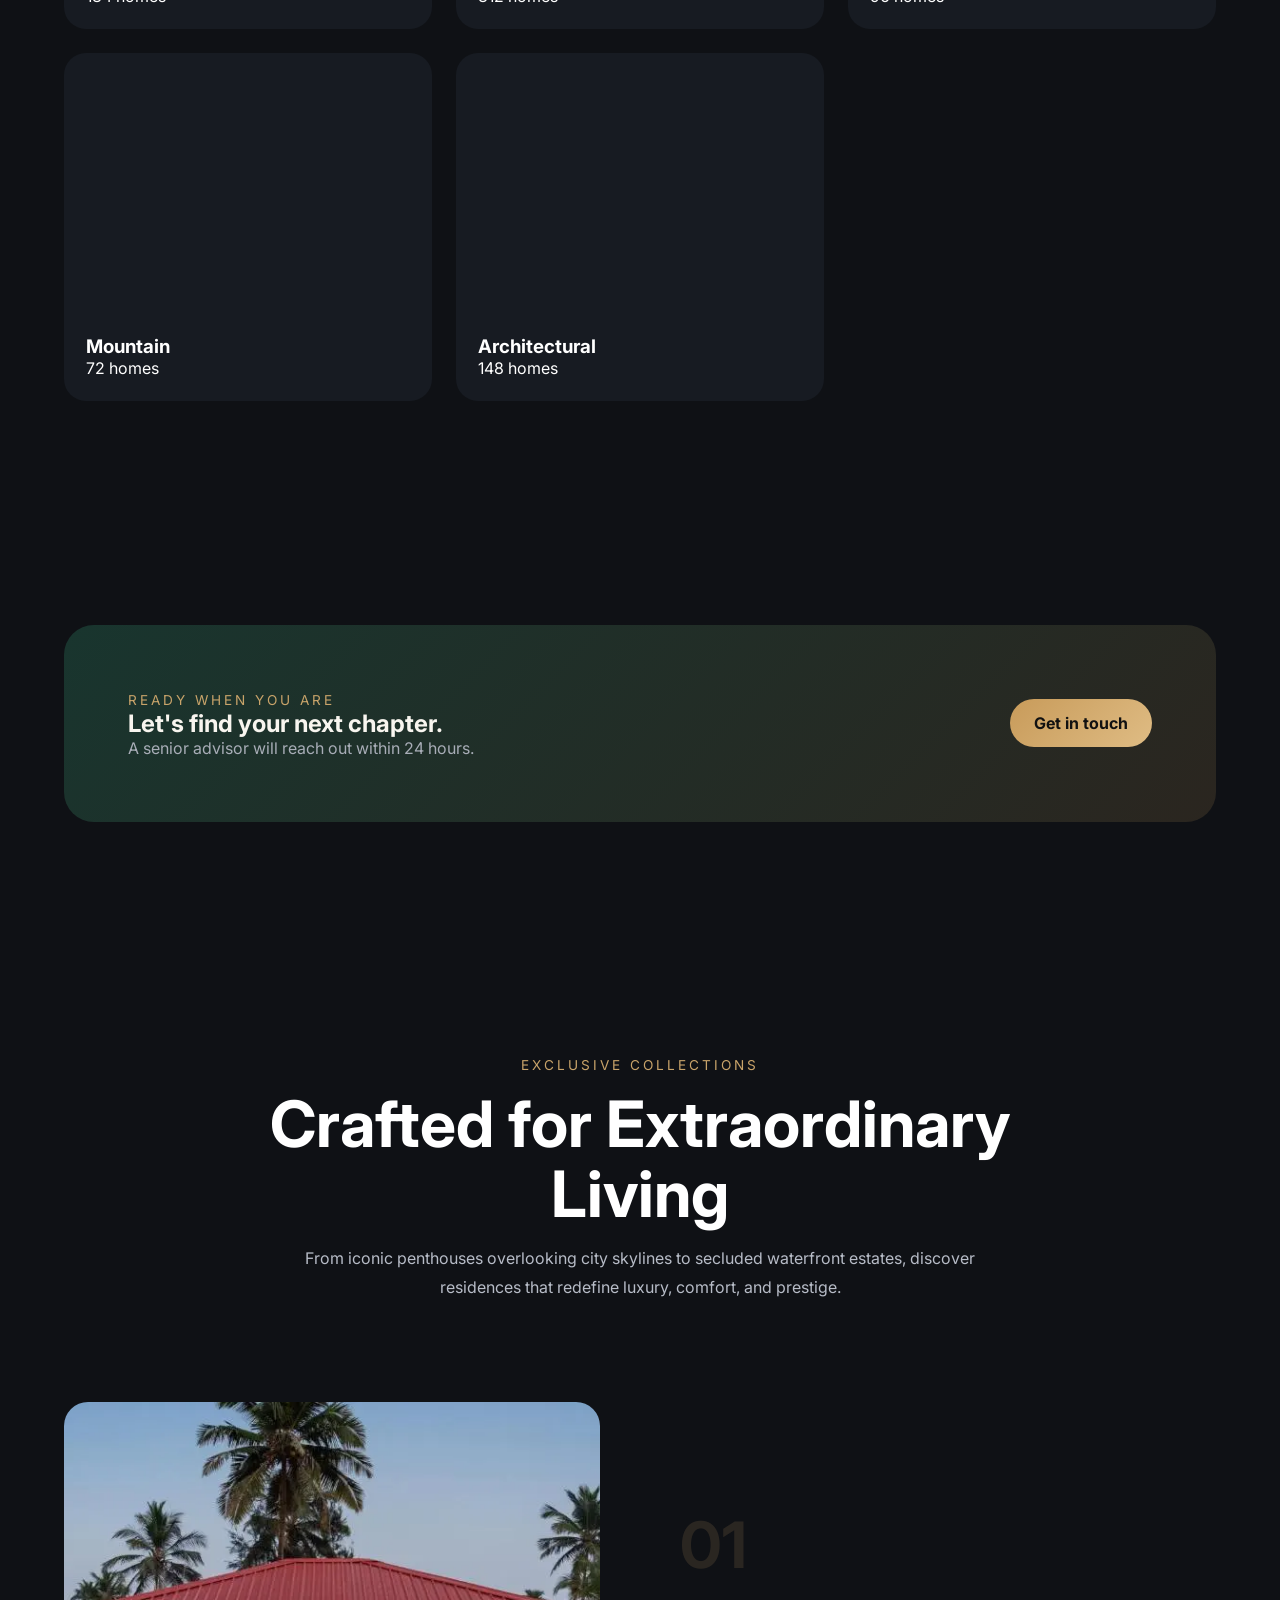
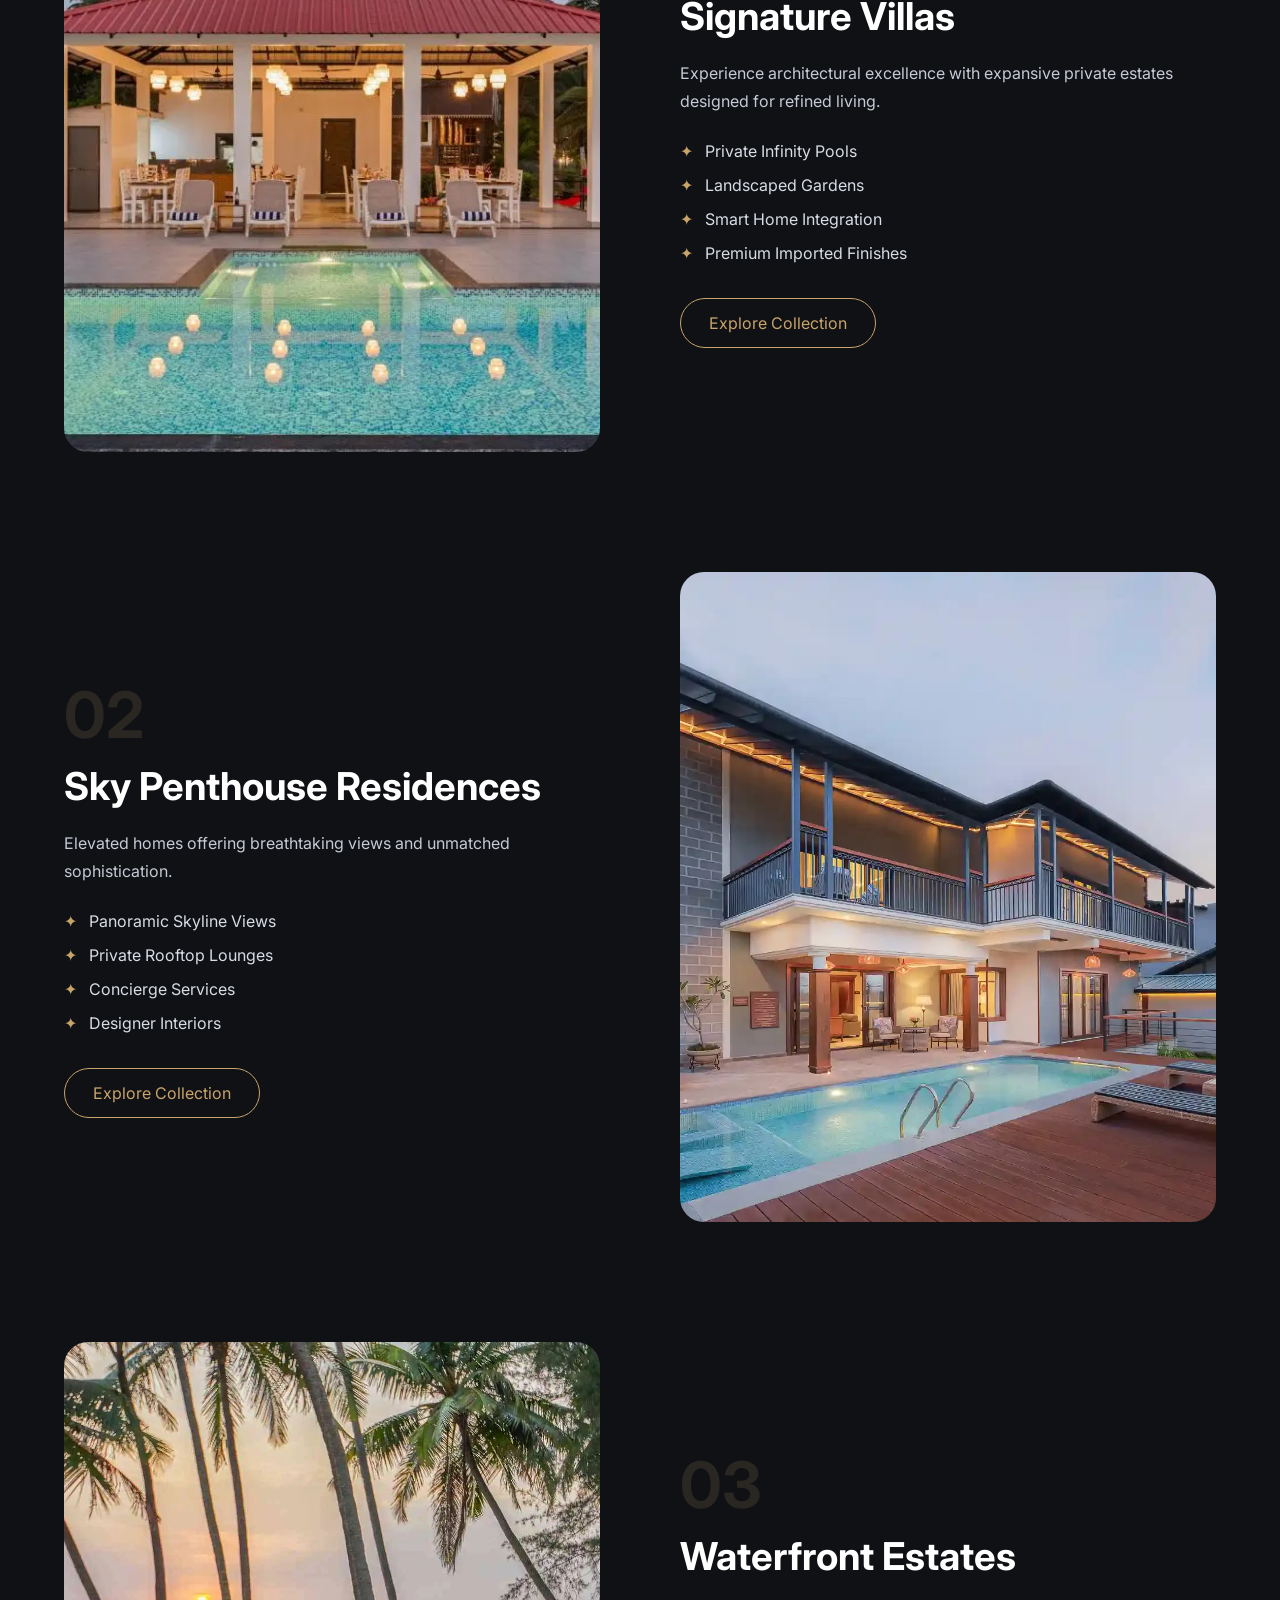
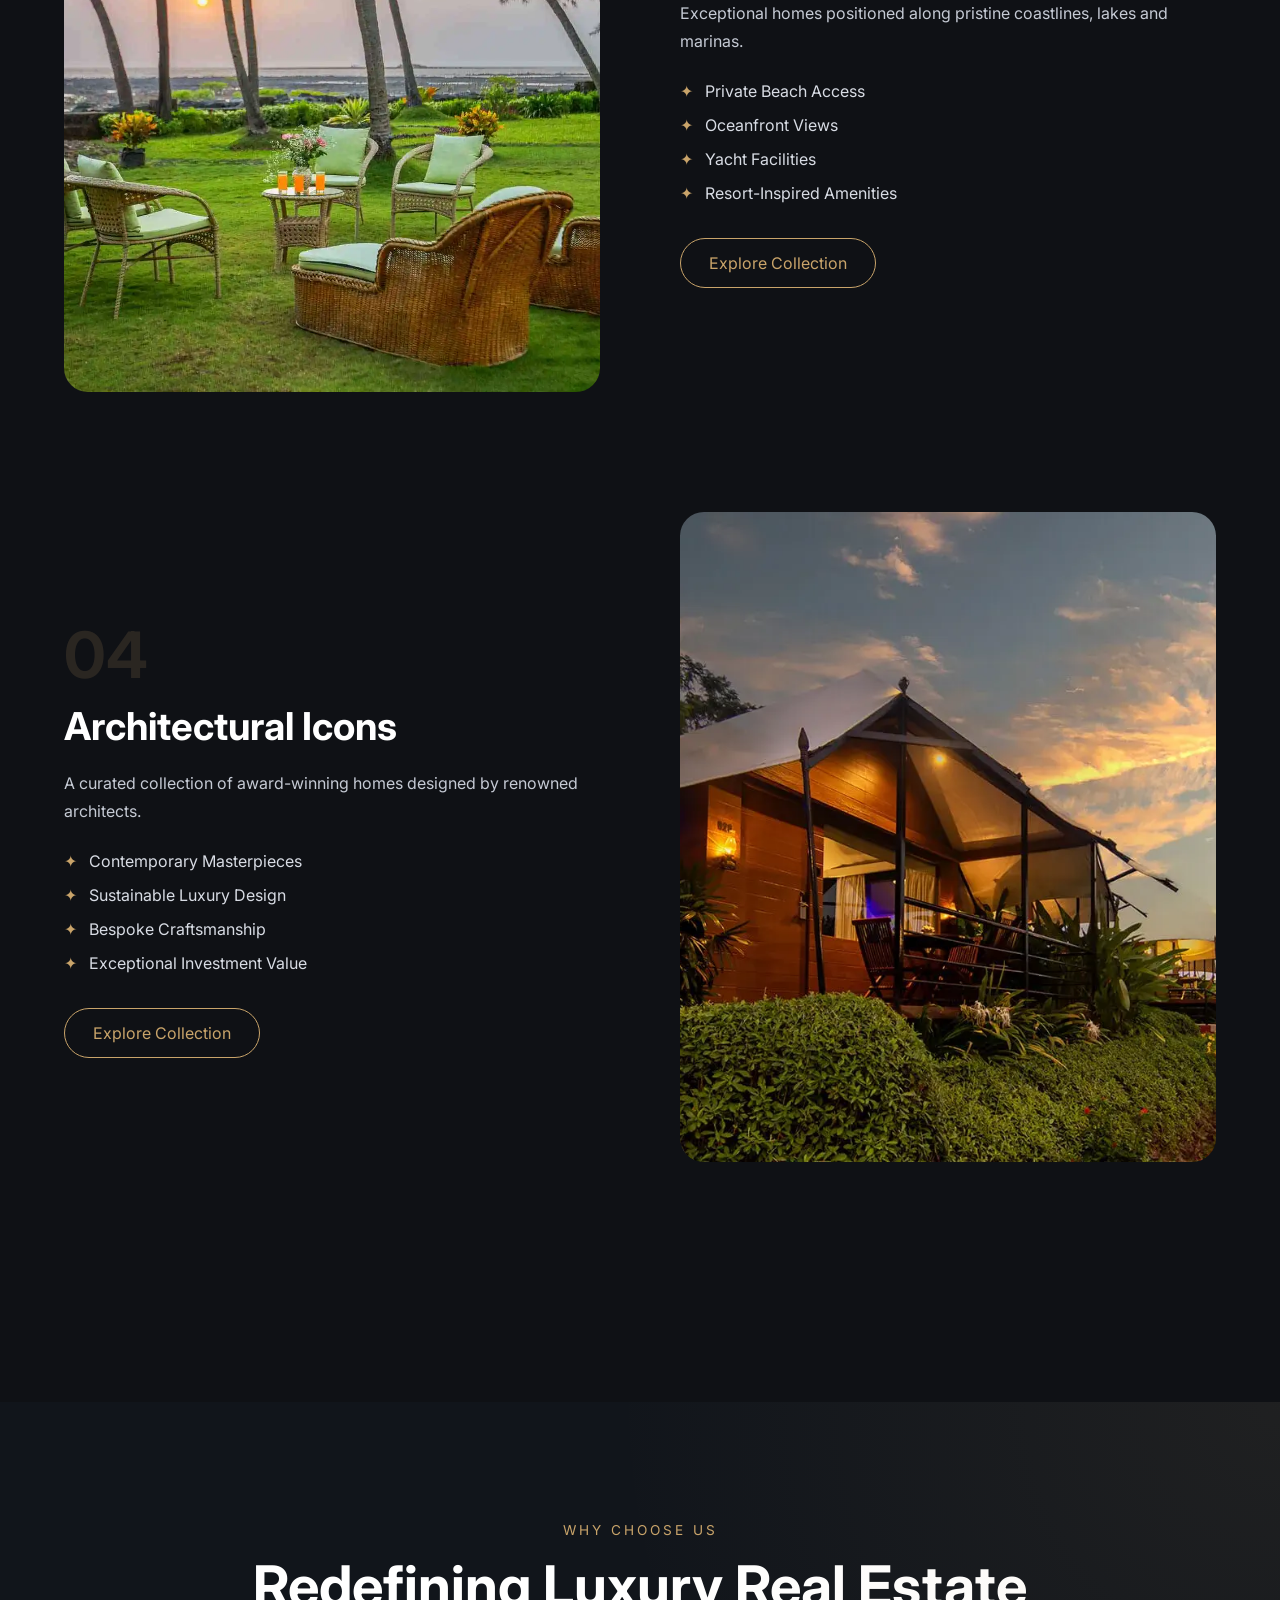
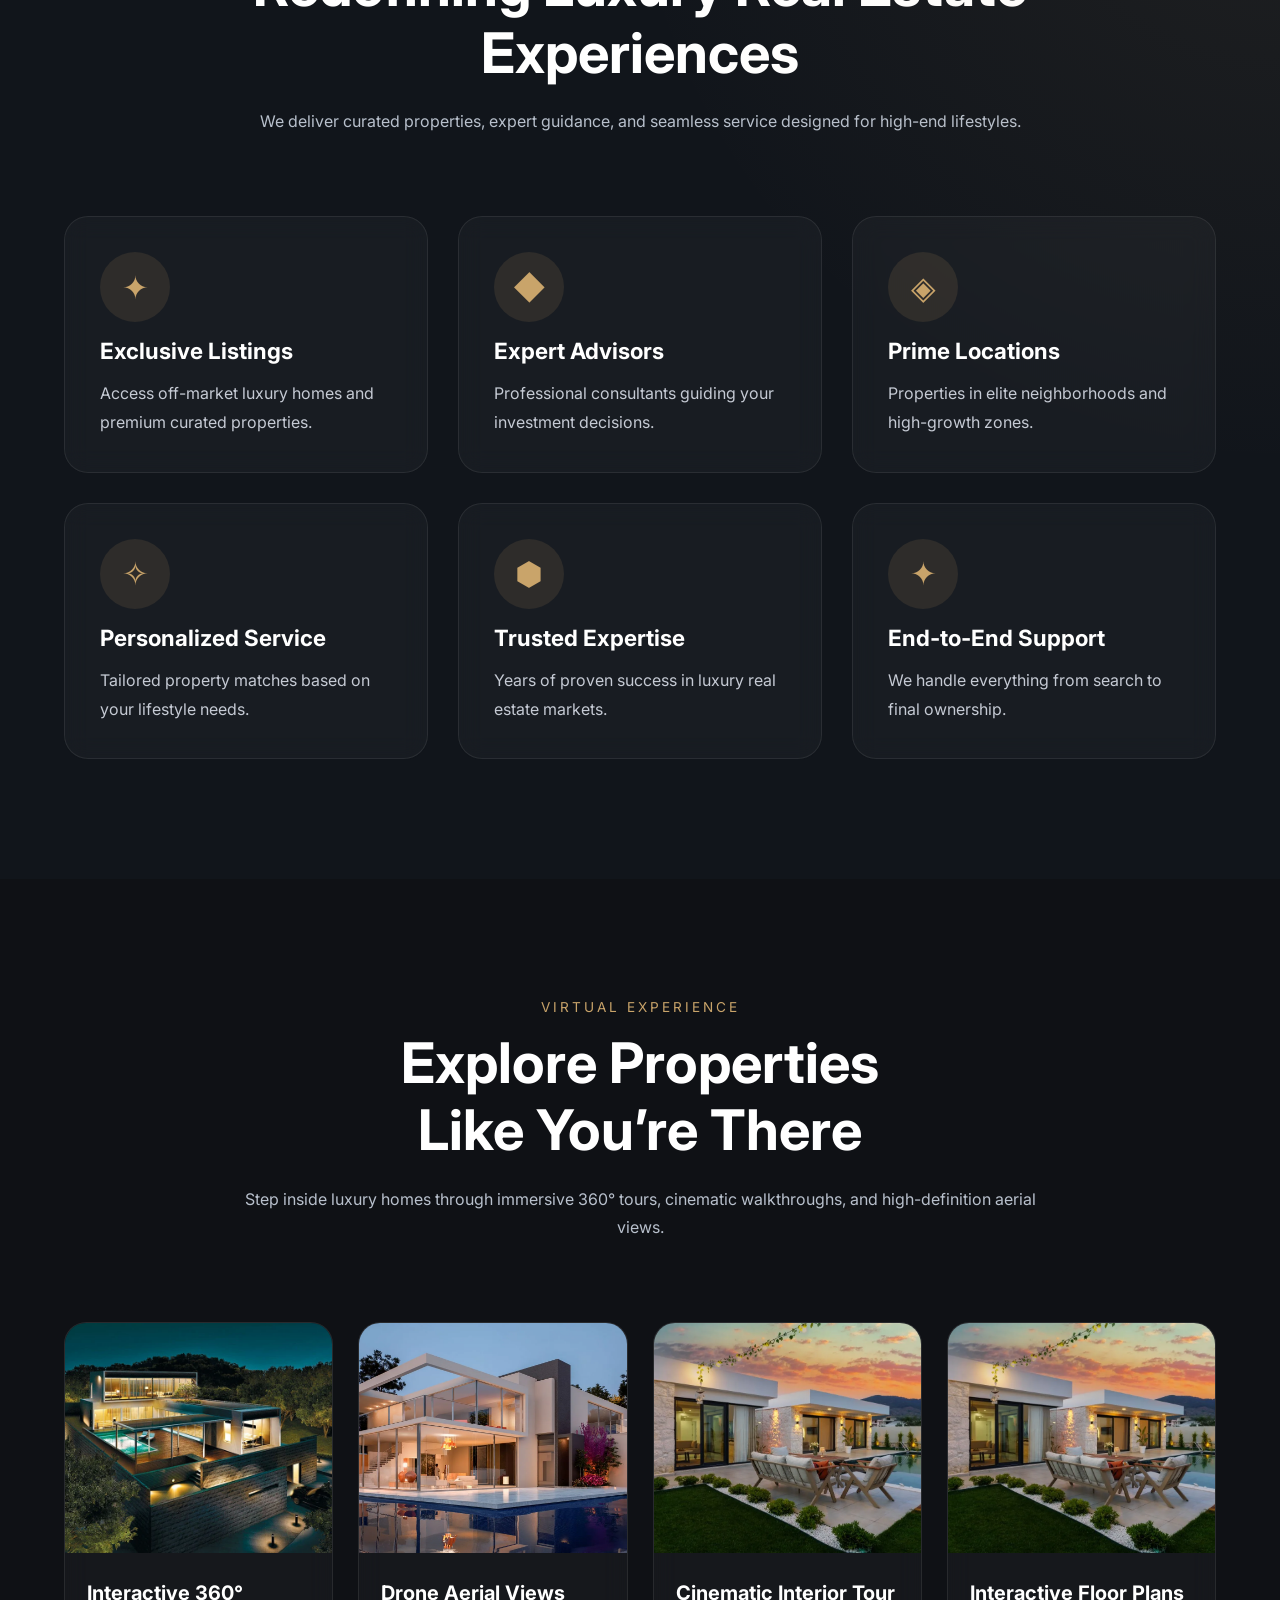
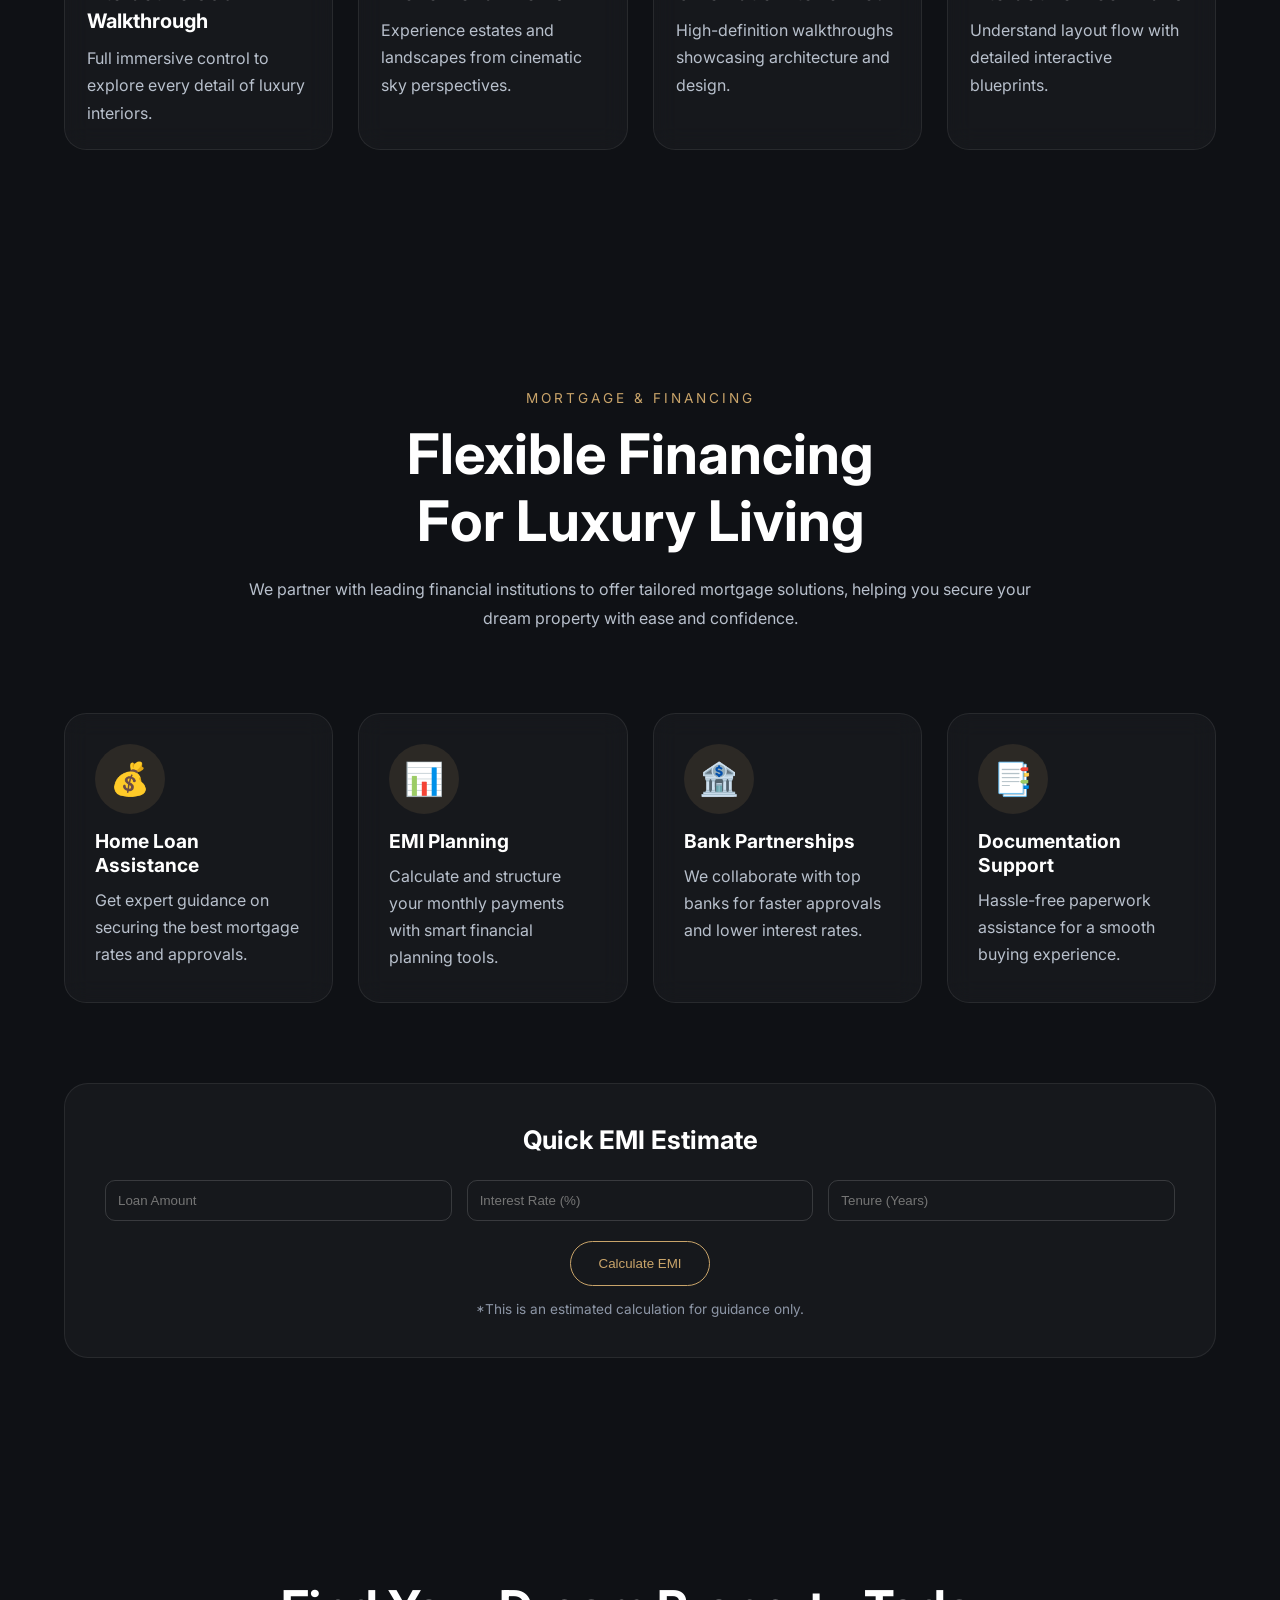
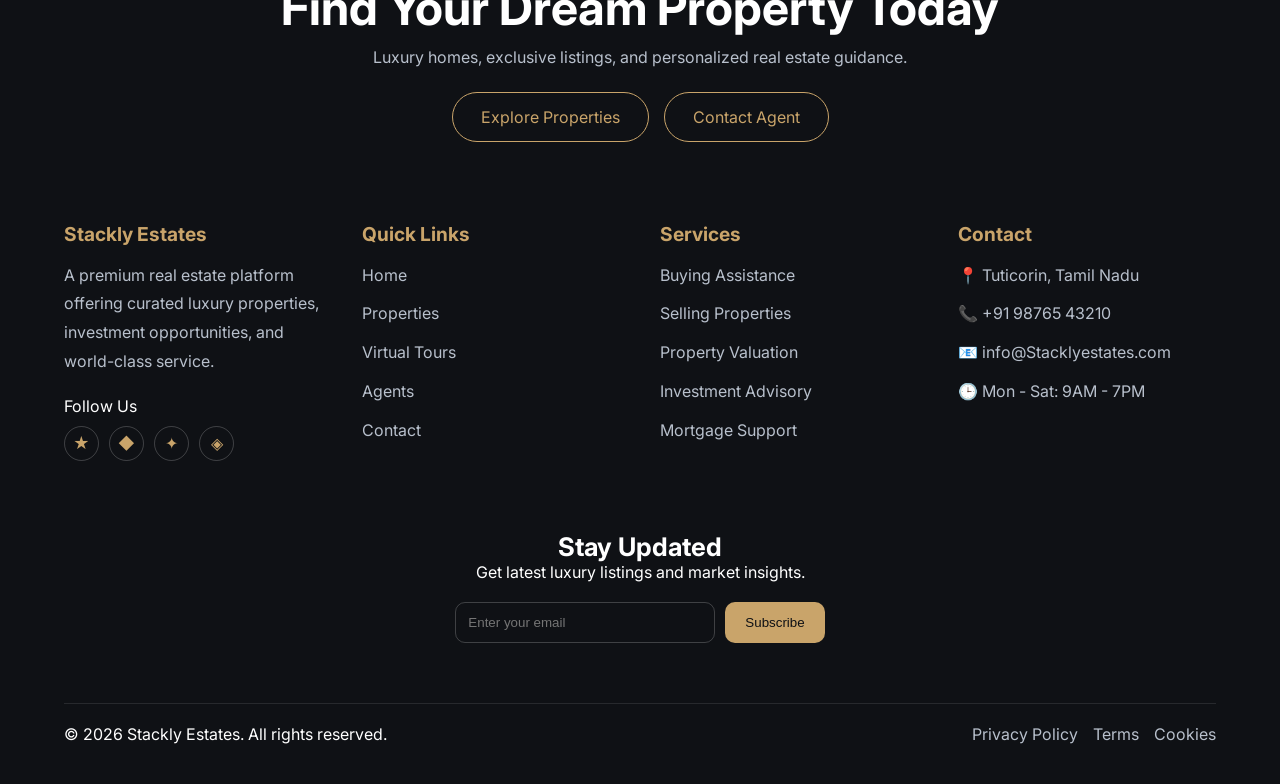
==== commit 6536e23c: "." ====
--- a/index.html
+++ b/index.html
@@ -90,11 +90,11 @@
       <p class="muted max-w">From oceanfront villas to skyline penthouses — explore residences curated by lifestyle.</p>
     </div>
     <div class="cats">
-      <a class="cat cat--lg reveal-left" href="listings.html"><div class="cat__img cat--1"></div><div class="cat__body"><h3>Beachfront</h3><span>184 homes</span></div></a>
-      <a class="cat reveal-bottom delay-1" href="listings.html"><div class="cat__img cat--2"></div><div class="cat__body"><h3>City Lofts</h3><span>312 homes</span></div></a>
-      <a class="cat reveal-right delay-2" href="listings.html"><div class="cat__img cat--3"></div><div class="cat__body"><h3>Countryside</h3><span>96 homes</span></div></a>
-      <a class="cat reveal-top delay-3" href="listings.html"><div class="cat__img cat--4"></div><div class="cat__body"><h3>Mountain</h3><span>72 homes</span></div></a>
-      <a class="cat cat--lg reveal-scale delay-4" href="listings.html"><div class="cat__img cat--5"></div><div class="cat__body"><h3>Architectural</h3><span>148 homes</span></div></a>
+      <a class="cat cat--lg reveal-left" href="error.html"><div class="cat__img cat--1"></div><div class="cat__body"><h3>Beachfront</h3><span>184 homes</span></div></a>
+      <a class="cat reveal-bottom delay-1" href="error.html"><div class="cat__img cat--2"></div><div class="cat__body"><h3>City Lofts</h3><span>312 homes</span></div></a>
+      <a class="cat reveal-right delay-2" href="error.html"><div class="cat__img cat--3"></div><div class="cat__body"><h3>Countryside</h3><span>96 homes</span></div></a>
+      <a class="cat reveal-top delay-3" href="error.html"><div class="cat__img cat--4"></div><div class="cat__body"><h3>Mountain</h3><span>72 homes</span></div></a>
+      <a class="cat cat--lg reveal-scale delay-4" href="error.html"><div class="cat__img cat--5"></div><div class="cat__body"><h3>Architectural</h3><span>148 homes</span></div></a>
     </div>
   </div>
 </section>
--- a/css/home.css
+++ b/css/home.css
@@ -220,7 +220,7 @@
 
 .hero__card-img{
   height:340px;
-  background:url('https://images.unsplash.com/photo-1600607687939-ce8a6c25118c?auto=format&fit=crop&w=1200&q=80')
+  background:url('/images/ANI-20230324084320.webp')
   center/cover;
 }
 
@@ -317,23 +317,23 @@
 }
 
 .cat--1 .cat__img{
-  background-image:url('https://images.unsplash.com/photo-1505693416388-ac5ce068fe85');
+  background-image:url('/images/img12.webp');
 }
 
 .cat--2 .cat__img{
-  background-image:url('https://images.unsplash.com/photo-1494526585095-c41746248156');
+  background-image:url('/images/img13.webp');
 }
 
 .cat--3 .cat__img{
-  background-image:url('https://images.unsplash.com/photo-1568605114967-8130f3a36994');
+  background-image:url('/images/img5.webp');
 }
 
 .cat--4 .cat__img{
-  background-image:url('https://images.unsplash.com/photo-1512917774080-9991f1c4c750');
+  background-image:url('/images/img6.webp');
 }
 
 .cat--5 .cat__img{
-  background-image:url('https://images.unsplash.com/photo-1600585154340-be6161a56a0c');
+  background-image:url('/images/img3.webp');
 }
 
 .cat__body{
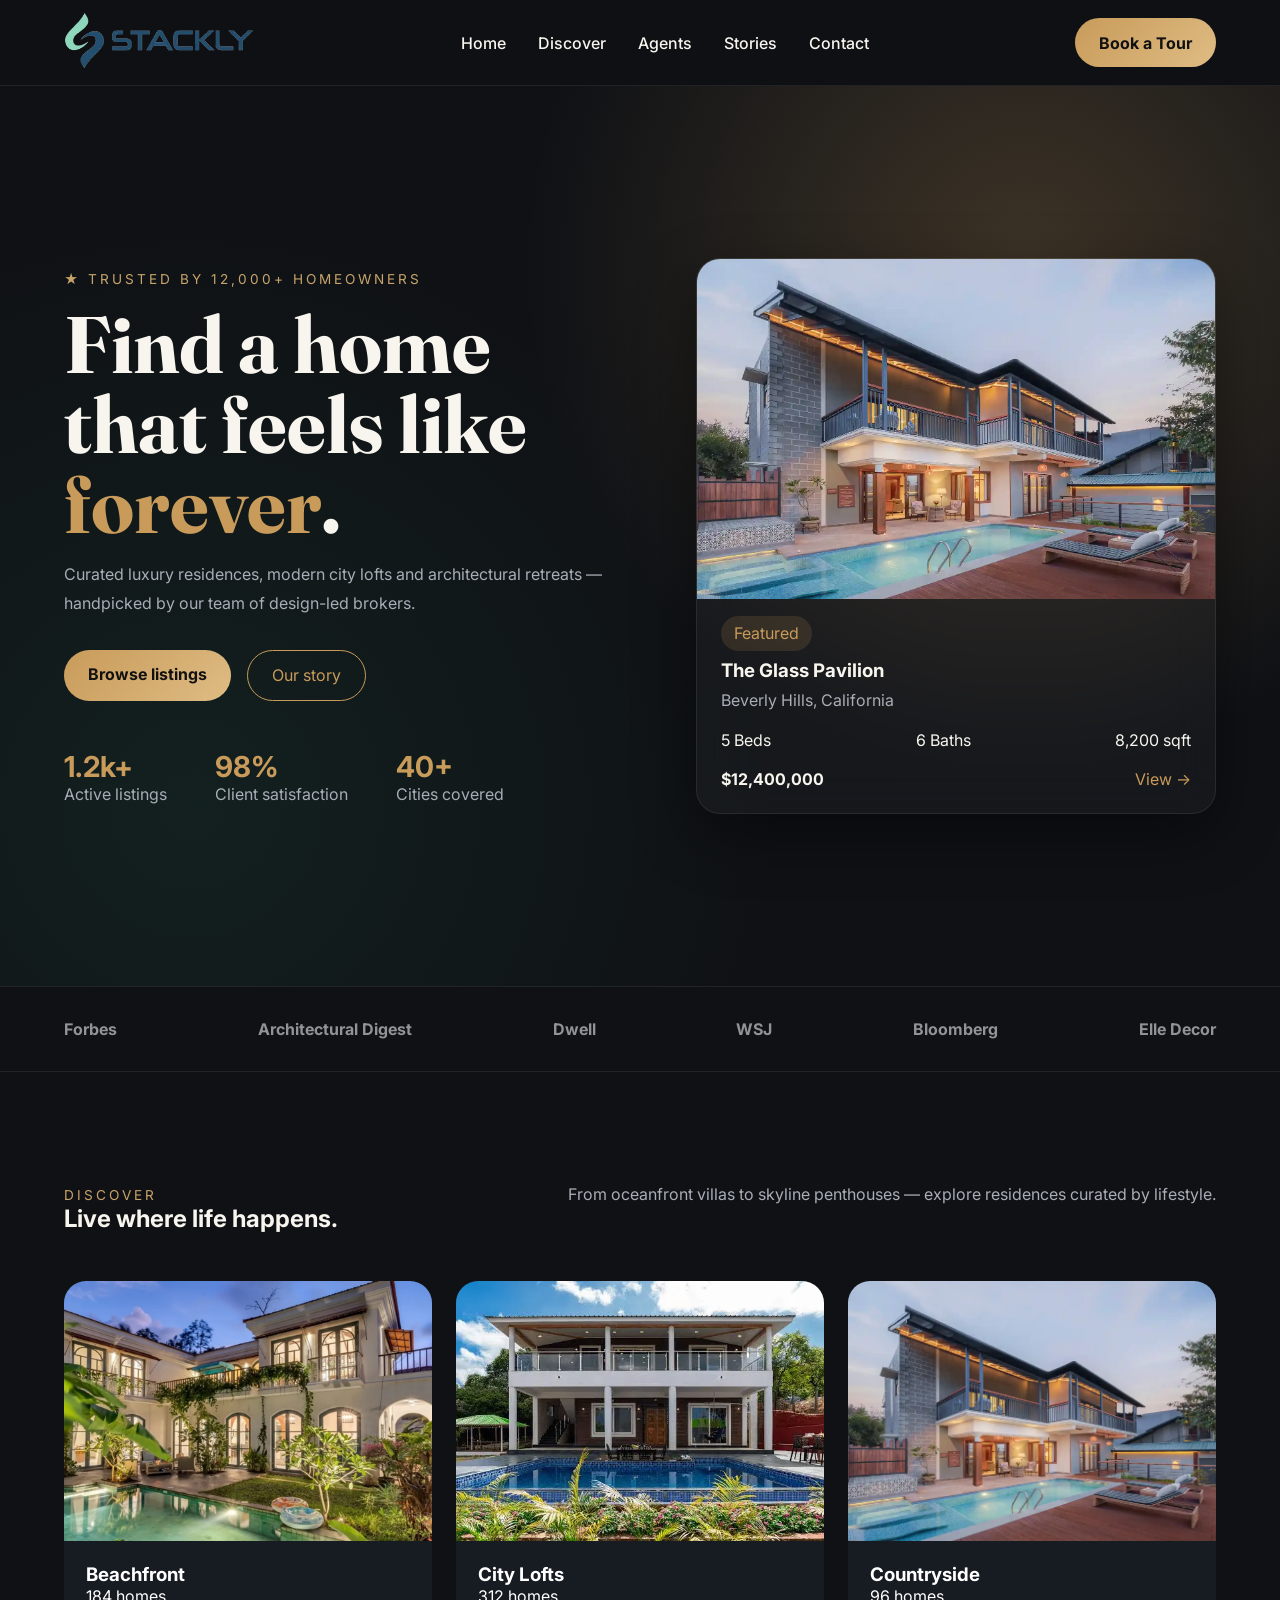
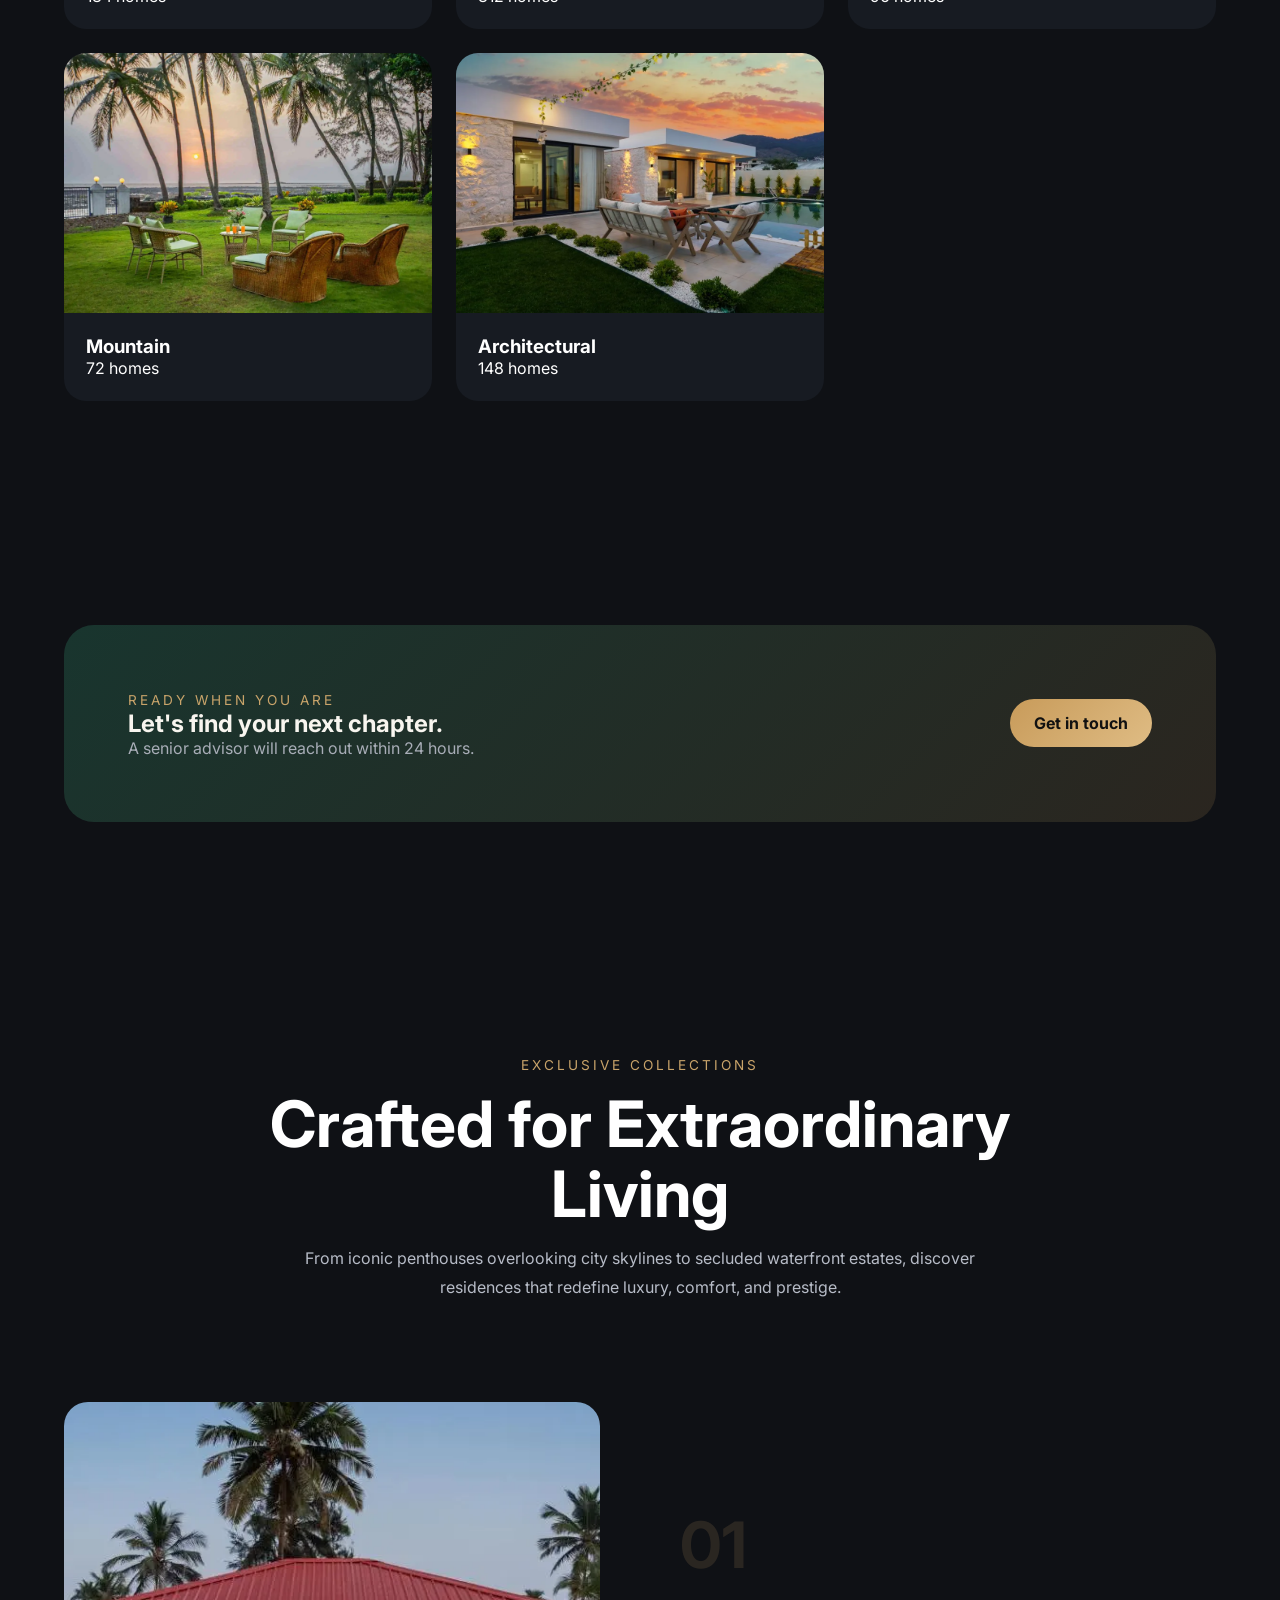
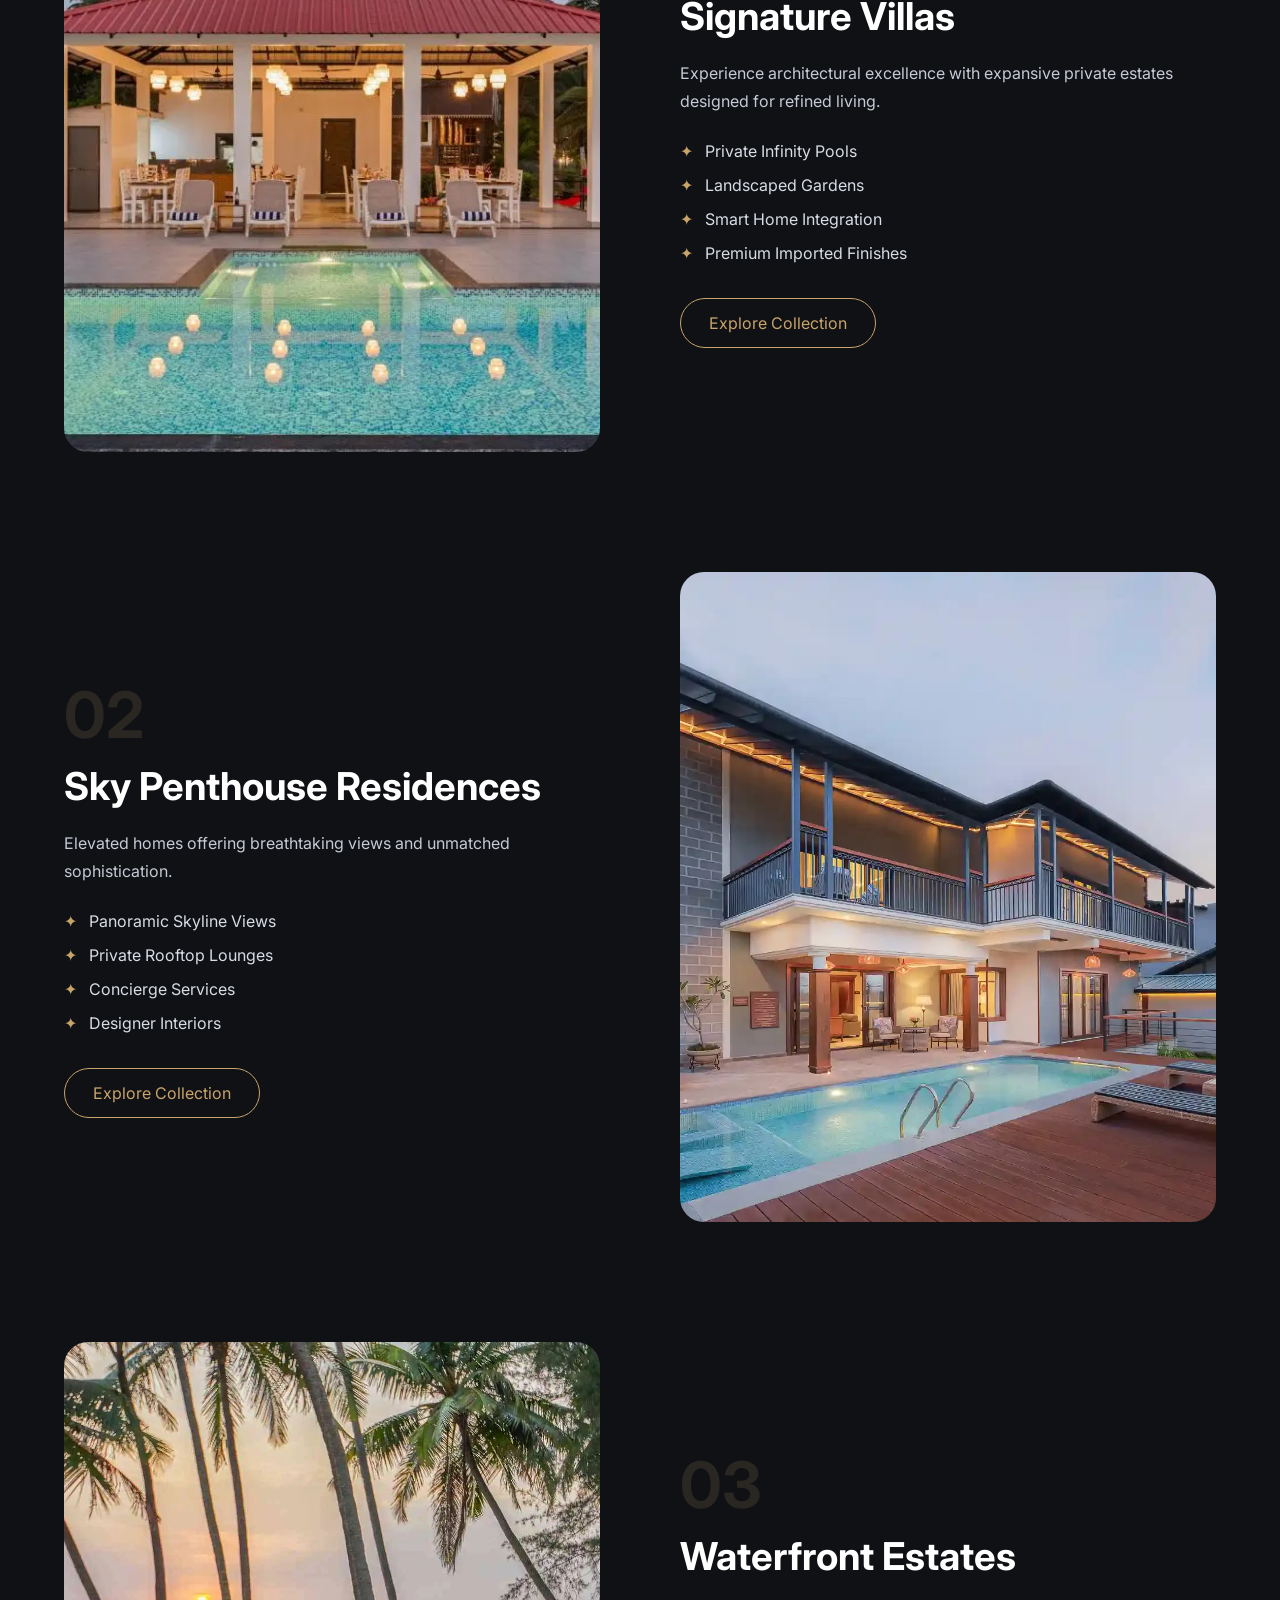
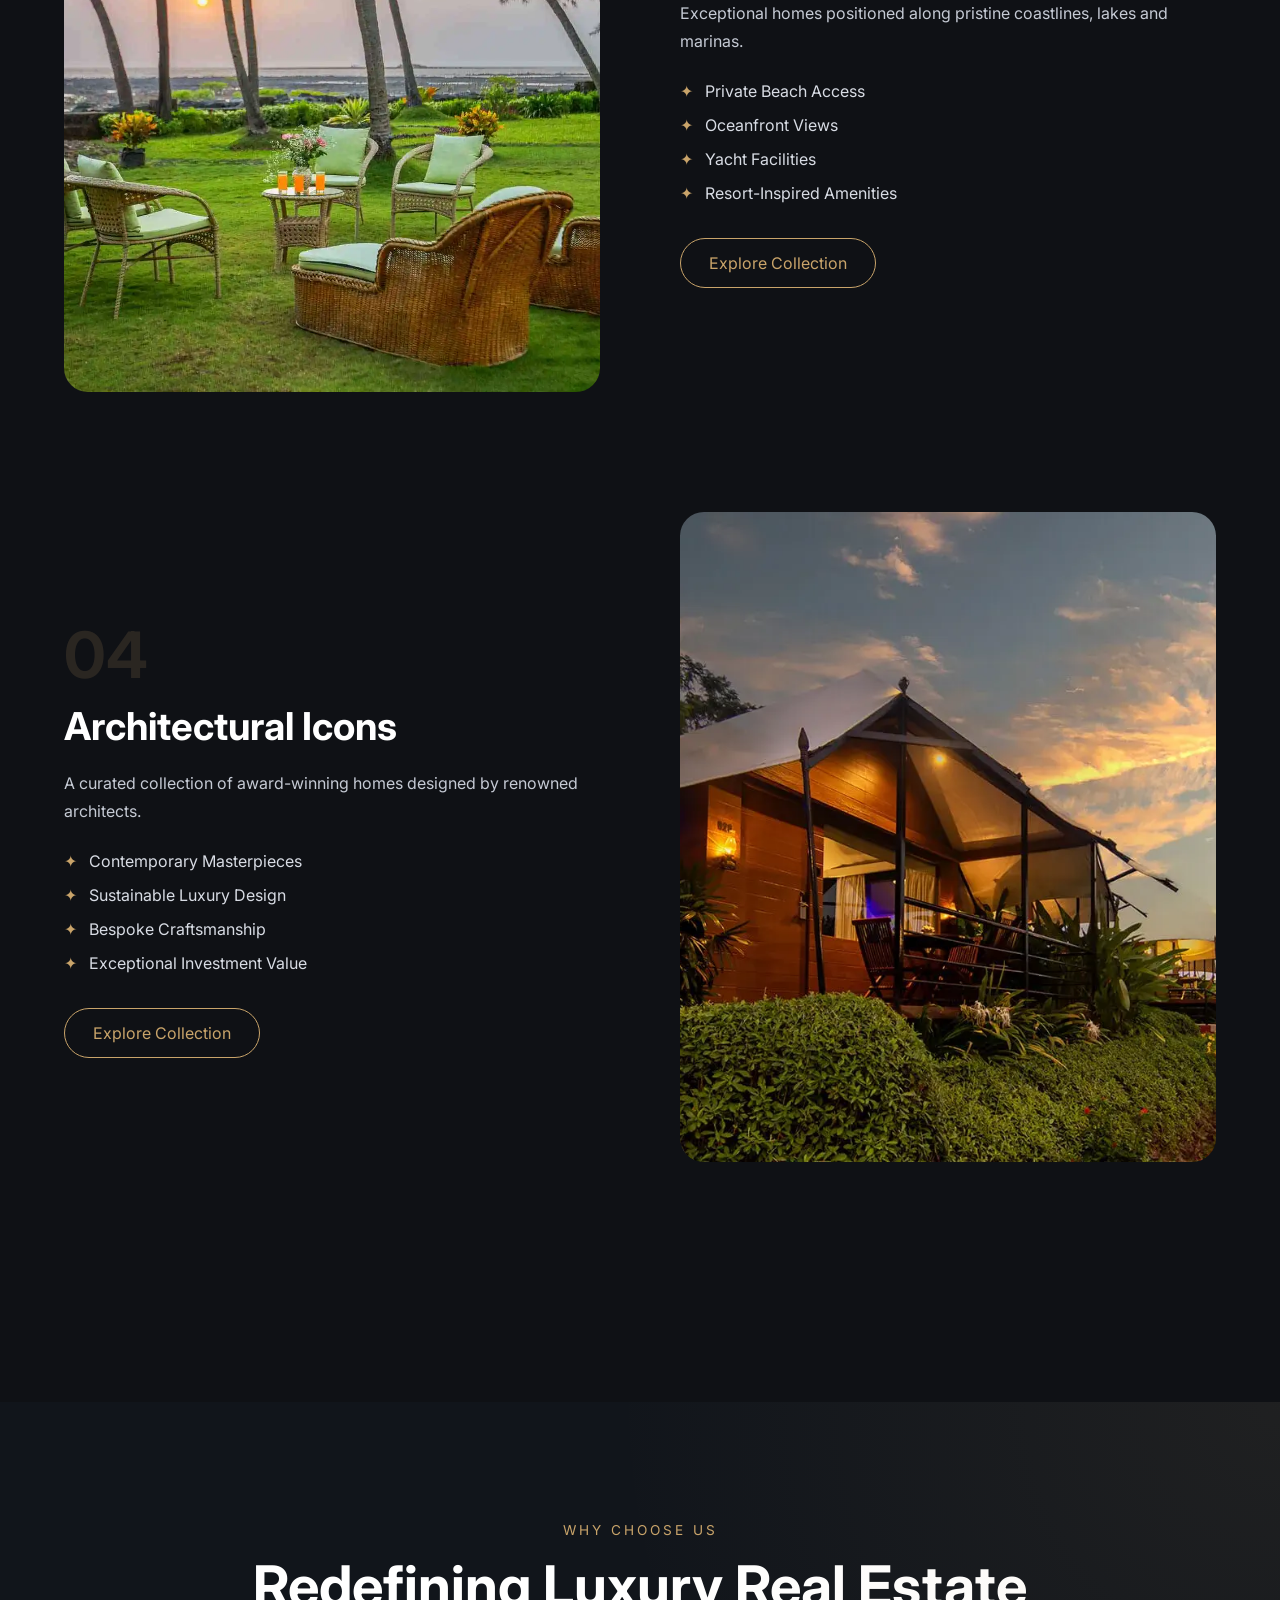
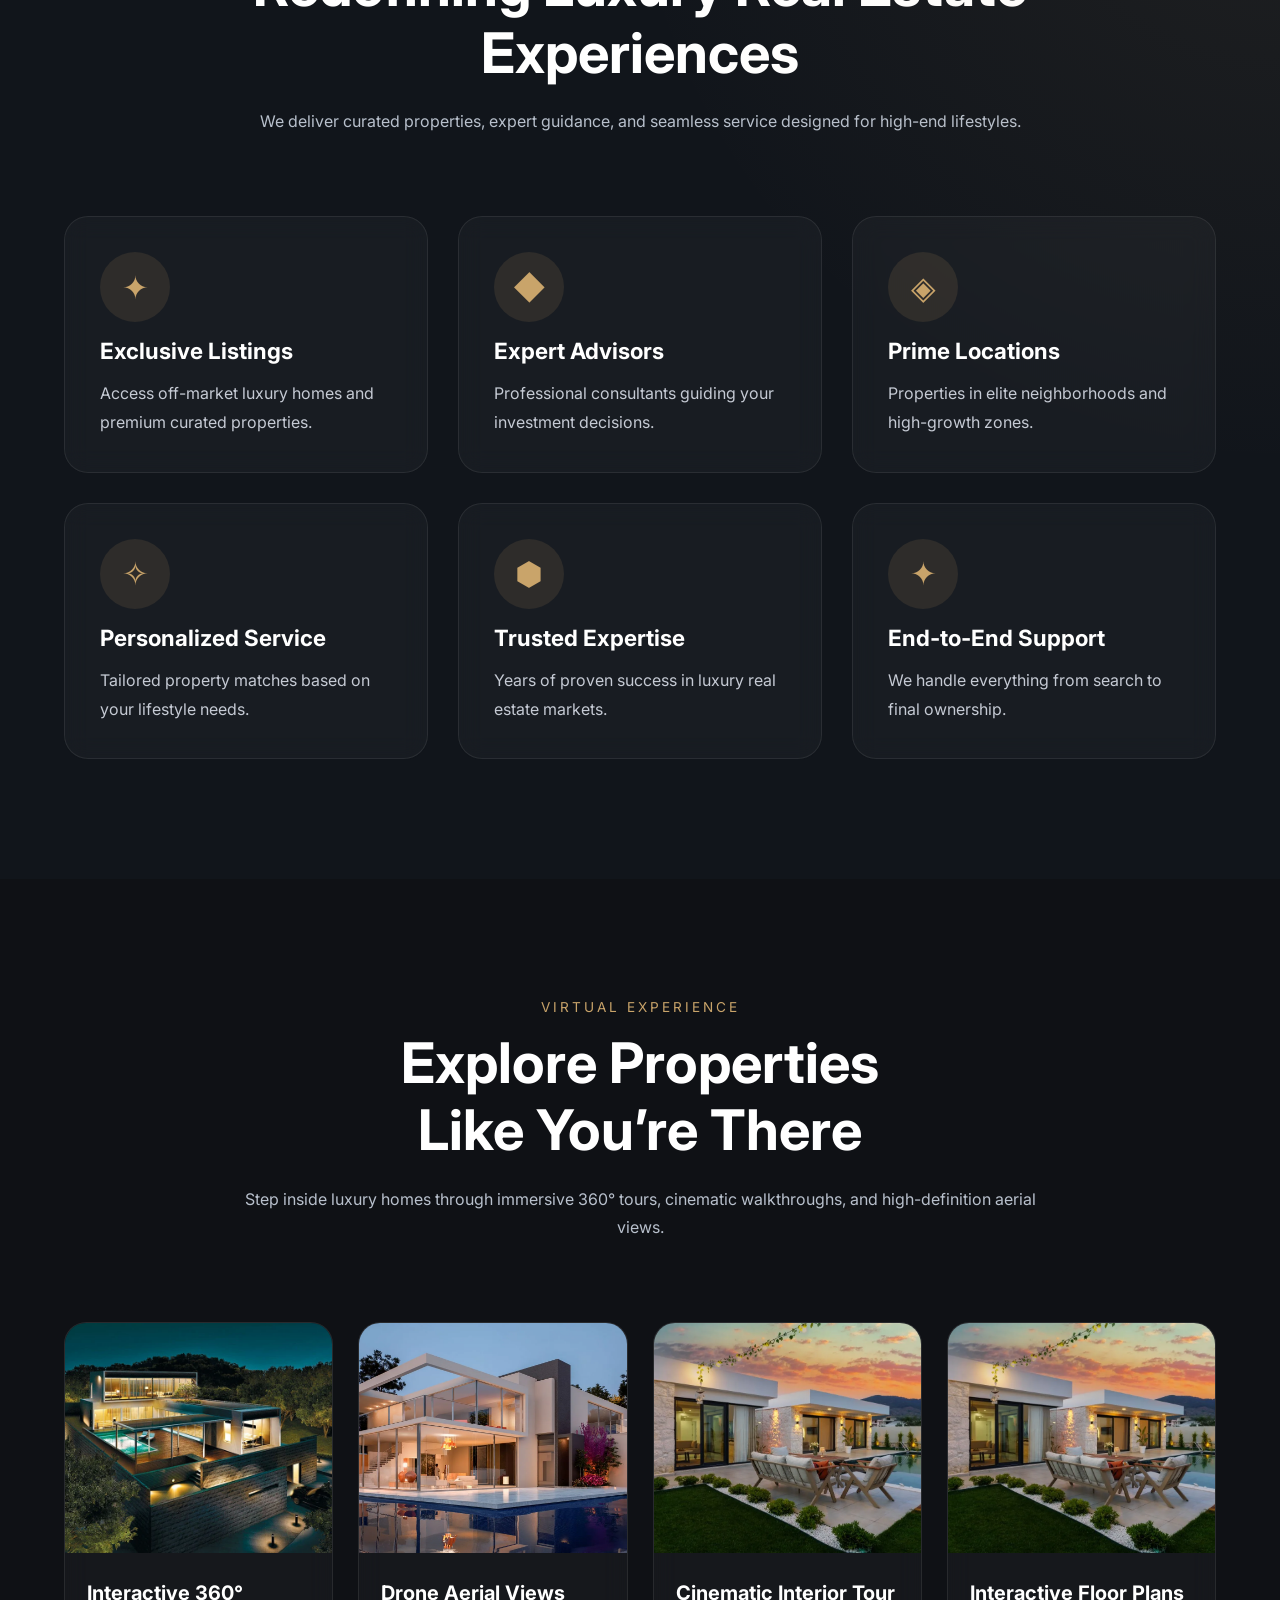
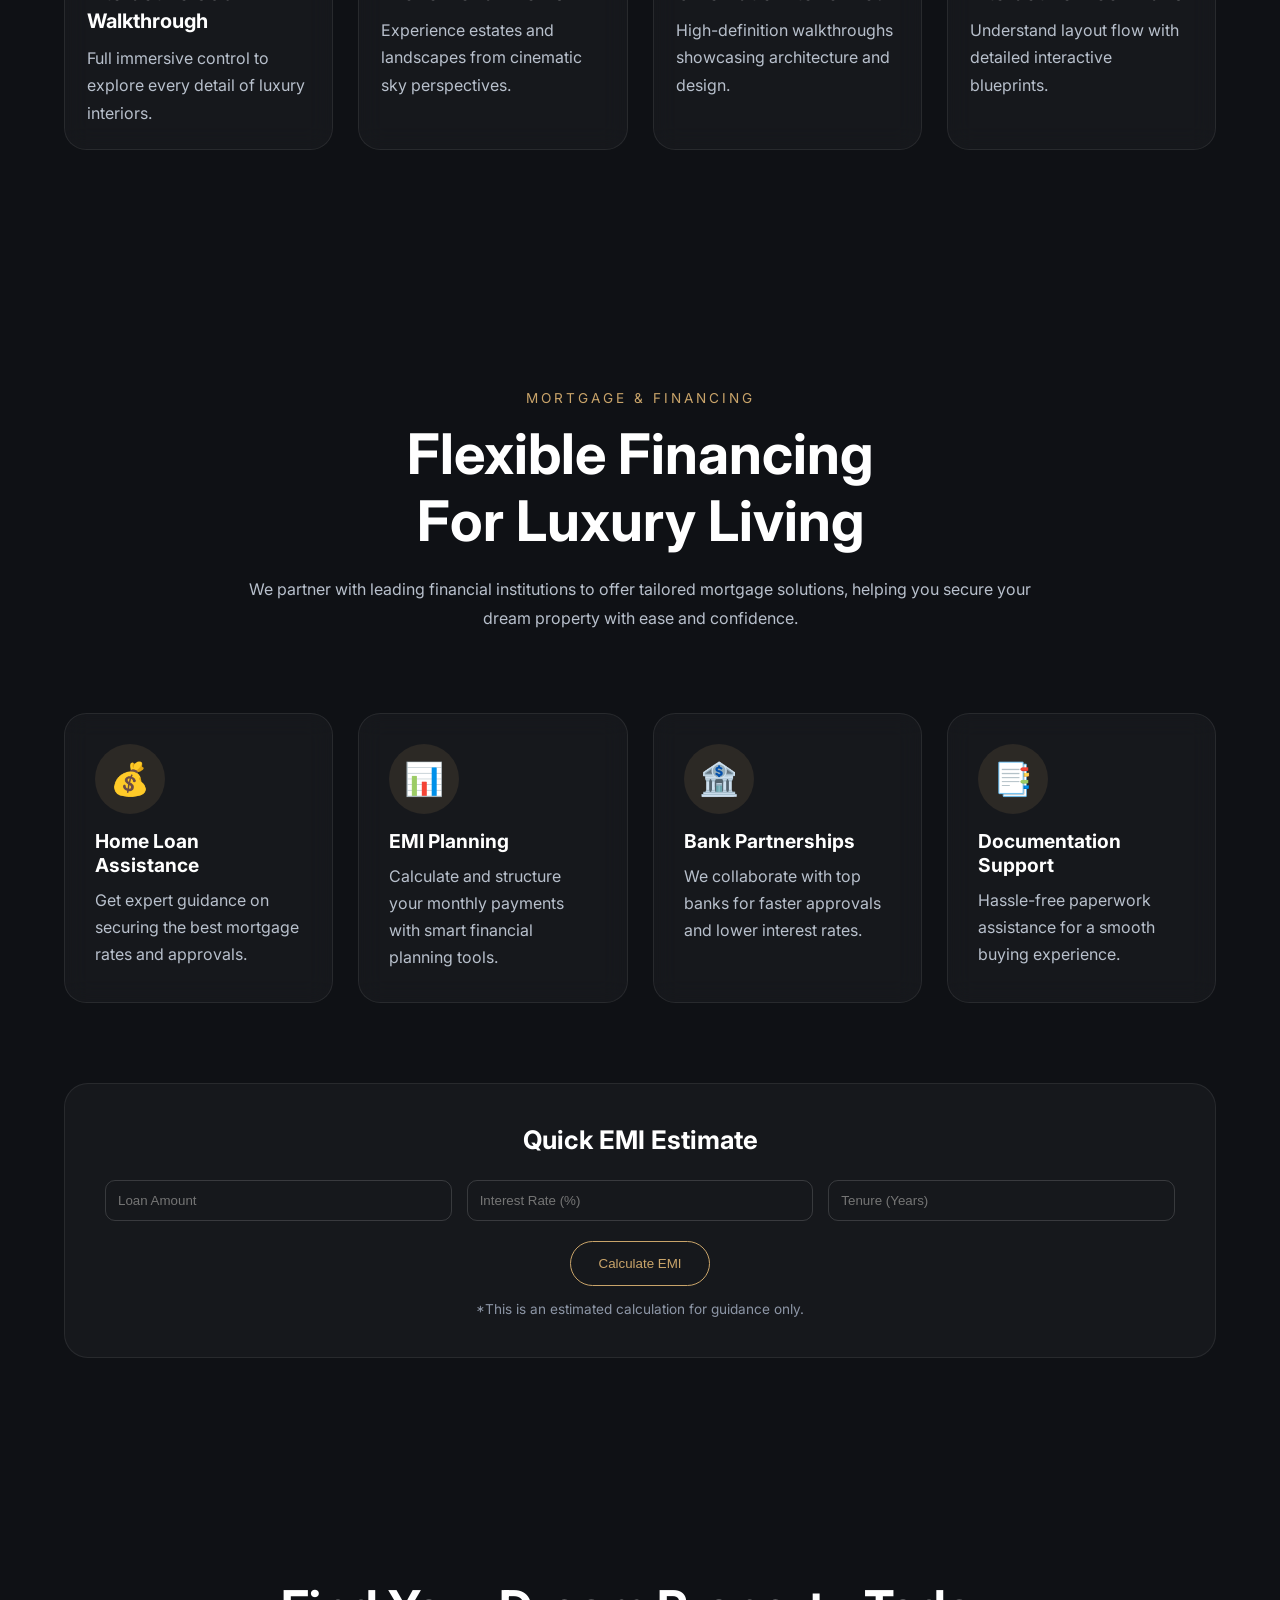
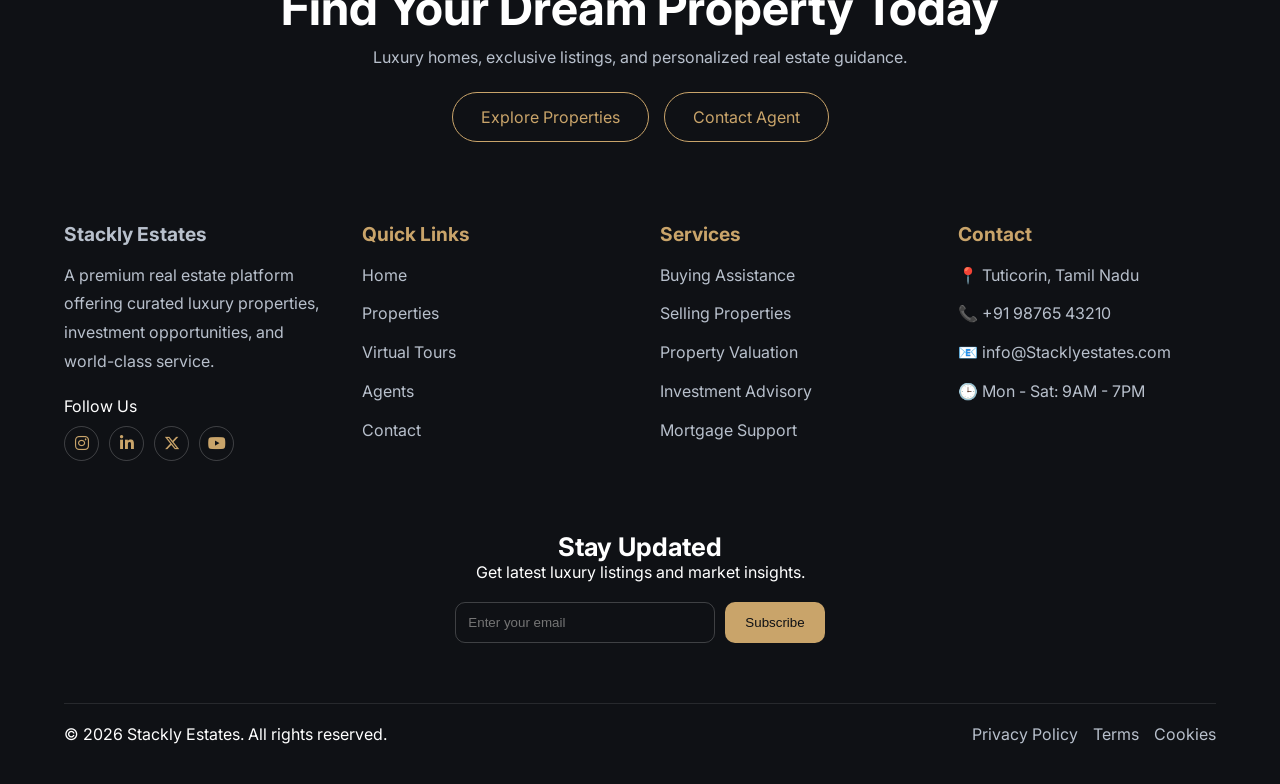
==== commit 68e252ac: "icons" ====
--- a/index.html
+++ b/index.html
@@ -8,6 +8,8 @@
 <link rel="preconnect" href="https://fonts.googleapis.com">
 <link rel="preconnect" href="https://fonts.gstatic.com" crossorigin>
 <link href="https://fonts.googleapis.com/css2?family=Fraunces:opsz,wght@9..144,400;9..144,600;9..144,700&family=Inter:wght@400;500;600;700&display=swap" rel="stylesheet">
+<link rel="stylesheet"
+  href="https://cdnjs.cloudflare.com/ajax/libs/font-awesome/6.5.1/css/all.min.css">
 <link rel="stylesheet" href="css/home.css"/>
 <link rel="stylesheet" href="css/auth.css">
 </head>
@@ -437,7 +439,7 @@
 
       <!-- BRAND -->
       <div class="footer-col reveal-left">
-        <h3 class="brand">Stackly Estates</h3>
+        <h3 class="brand"><a href="index.html">Stackly Estates</a></h3>
         <p>
           A premium real estate platform offering curated luxury properties,
           investment opportunities, and world-class service.
@@ -446,10 +448,10 @@
         <div class="socials">
           <span>Follow Us</span>
           <div class="icons">
-            <a href="error.html">★</a>
-            <a href="error.html">◆</a>
-            <a href="error.html">✦</a>
-            <a href="error.html">◈</a>
+            <a onclick="window.location.href='error.html'"> <i class="fa-brands fa-instagram"></i> </a>
+            <a onclick="window.location.href='error.html'"> <i class="fa-brands fa-linkedin-in"></i> </a>
+            <a onclick="window.location.href='error.html'"> <i class="fa-brands fa-x-twitter"></i> </a>
+            <a onclick="window.location.href='error.html'"> <i class="fa-brands fa-youtube"></i> </a>
           </div>
         </div>
       </div>
--- a/css/home.css
+++ b/css/home.css
@@ -220,7 +220,7 @@
 
 .hero__card-img{
   height:340px;
-  background:url('/images/ANI-20230324084320.webp')
+  background:url('/images/img5.webp')
   center/cover;
 }
 
@@ -316,24 +316,24 @@
   background-position:center;
 }
 
-.cat--1 .cat__img{
-  background-image:url('/images/img12.webp');
-}
-
-.cat--2 .cat__img{
-  background-image:url('/images/img13.webp');
-}
-
-.cat--3 .cat__img{
-  background-image:url('/images/img5.webp');
-}
-
-.cat--4 .cat__img{
-  background-image:url('/images/img6.webp');
-}
-
-.cat--5 .cat__img{
-  background-image:url('/images/img3.webp');
+.cat__img.cat--1{
+  background-image:url('../images/img12.webp');
+}
+
+.cat__img.cat--2{
+  background-image:url('../images/img13.webp');
+}
+
+.cat__img.cat--3{
+  background-image:url('../images/img5.webp');
+}
+
+.cat__img.cat--4{
+  background-image:url('../images/img6.webp');
+}
+
+.cat__img.cat--5{
+  background-image:url('../images/img3.webp');
 }
 
 .cat__body{
@@ -1357,4 +1357,270 @@
     flex-direction:column;
     text-align:center;
   }
+}
+
+
+/*=========================== */
+/* ==========================================
+   GLOBAL RESPONSIVE FIXES
+========================================== */
+
+*{
+  box-sizing:border-box;
+}
+
+html,
+body{
+  overflow-x:hidden;
+}
+
+/* ==========================================
+   TABLETS
+========================================== */
+
+@media (max-width:1024px){
+
+  .sidebar{
+    width:220px;
+  }
+
+  .main{
+    padding:20px;
+  }
+
+  .card-grid,
+  .stats-grid,
+  .profile-stats{
+    grid-template-columns:repeat(2,1fr);
+  }
+
+  .market-grid,
+  .split-grid,
+  .details-grid,
+  .an-charts{
+    grid-template-columns:1fr;
+  }
+
+  .featured-property,
+  .profile-hero{
+    grid-template-columns:1fr;
+    flex-direction:column;
+  }
+
+}
+
+/* ==========================================
+   MOBILE SIDEBAR + CONTENT
+========================================== */
+
+@media (max-width:768px){
+
+  body{
+    flex-direction:column;
+  }
+
+  .sidebar{
+    width:100%;
+    height:auto;
+    padding:15px;
+    gap:8px;
+    position:relative;
+    border-right:none;
+    border-bottom:1px solid rgba(255,255,255,.08);
+  }
+
+  .sidebar-logo img{
+    width:90px;
+  }
+
+  .sidebar a{
+    padding:12px;
+    font-size:14px;
+  }
+
+  .main{
+    width:100%;
+    padding:15px;
+  }
+
+  /* DASHBOARD */
+
+  .stats-grid,
+  .card-grid,
+  .mini-grid,
+  .profile-stats,
+  .market-grid,
+  .insight-grid,
+  .an-kpis{
+    grid-template-columns:1fr;
+  }
+
+  .featured-property,
+  .split-grid,
+  .details-grid{
+    grid-template-columns:1fr;
+  }
+
+  .welcome-banner{
+    flex-direction:column;
+    align-items:flex-start;
+    padding:25px;
+  }
+
+  .quick-actions{
+    width:100%;
+    flex-direction:column;
+  }
+
+  .quick-actions button{
+    width:100%;
+  }
+
+  /* PROFILE */
+
+  .profile-hero{
+    flex-direction:column;
+    text-align:center;
+    padding:30px 20px;
+  }
+
+  .profile-avatar img{
+    width:120px;
+    height:120px;
+  }
+
+  .profile-actions{
+    flex-direction:column;
+    width:100%;
+  }
+
+  .profile-actions button{
+    width:100%;
+  }
+
+  /* SEARCH */
+
+  .search-bar{
+    grid-template-columns:1fr;
+  }
+
+  .search-hero{
+    padding:25px;
+  }
+
+  .search-hero h1{
+    font-size:2rem;
+  }
+
+  /* SAVED */
+
+  .saved-grid{
+    grid-template-columns:1fr;
+  }
+
+  /* APPOINTMENTS */
+
+  .appointment-grid{
+    grid-template-columns:1fr;
+  }
+
+  .calendar-grid{
+    grid-template-columns:repeat(2,1fr);
+  }
+
+  /* ANALYTICS */
+
+  .an-charts{
+    grid-template-columns:1fr;
+  }
+
+  .chart-placeholder{
+    height:180px;
+  }
+
+}
+
+/* ==========================================
+   SMALL PHONES
+========================================== */
+
+@media (max-width:480px){
+
+  .main{
+    padding:12px;
+  }
+
+  .welcome-banner,
+  .saved-hero,
+  .appointment-hero,
+  .search-hero,
+  .profile-hero,
+  .an-hero{
+    padding:20px;
+  }
+
+  .welcome-banner h1,
+  .search-hero h1,
+  .profile-info h1,
+  .an-hero h1{
+    font-size:1.8rem;
+    line-height:1.2;
+  }
+
+  .featured-content{
+    padding:20px;
+  }
+
+  .featured-content h2{
+    font-size:1.5rem;
+  }
+
+  .property-details,
+  .property-features,
+  .saved-features,
+  .card-features{
+    gap:8px;
+  }
+
+  .property-details div,
+  .property-features div,
+  .saved-features span,
+  .card-features span{
+    font-size:12px;
+    padding:8px 10px;
+  }
+
+  .profile-details,
+  .activity-section,
+  .panel,
+  .calendar-preview{
+    padding:20px;
+  }
+
+  .stat-card h3,
+  .an-card h2{
+    font-size:1.6rem;
+  }
+
+  .calendar-grid{
+    grid-template-columns:1fr;
+  }
+
+  .appointment-top{
+    flex-direction:column;
+    gap:10px;
+  }
+
+  .appointment-actions,
+  .saved-actions,
+  .card-actions{
+    flex-direction:column;
+  }
+
+  .appointment-actions button,
+  .saved-actions button,
+  .card-actions button{
+    width:100%;
+  }
+
 }
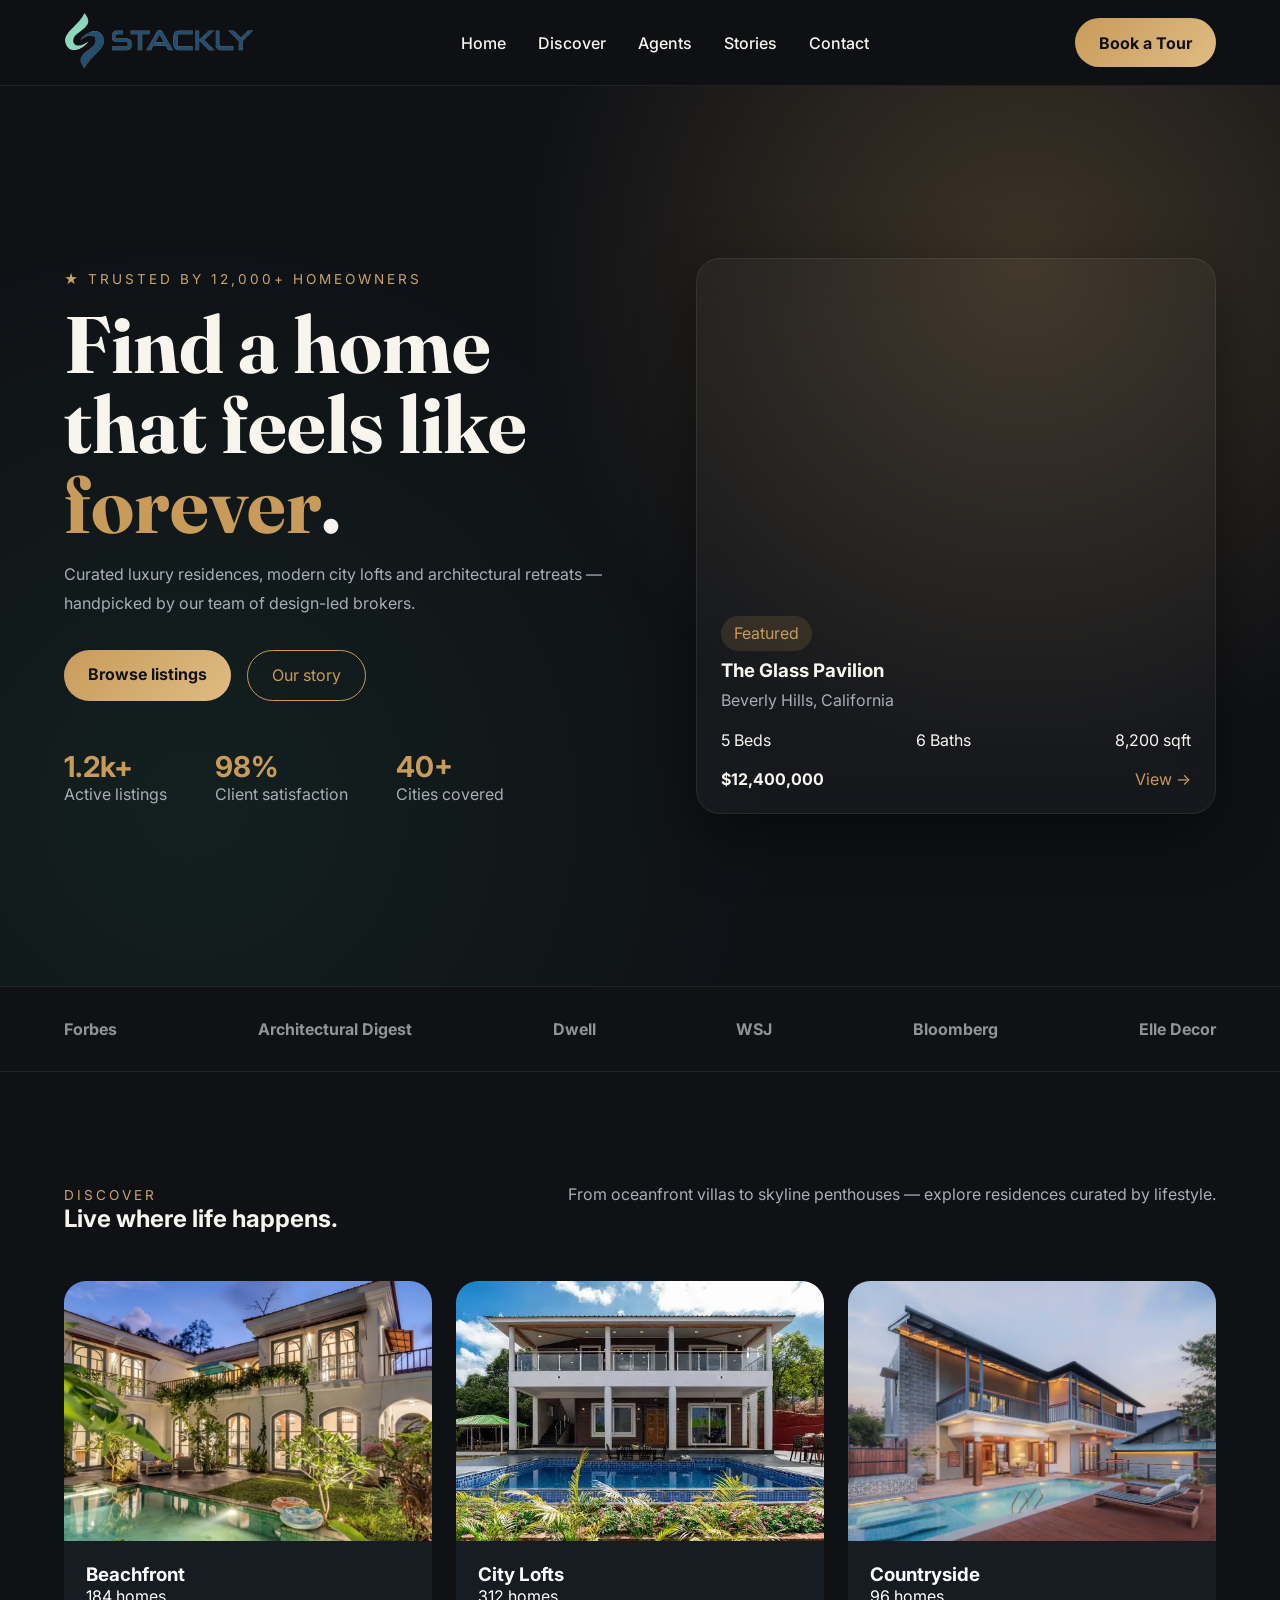
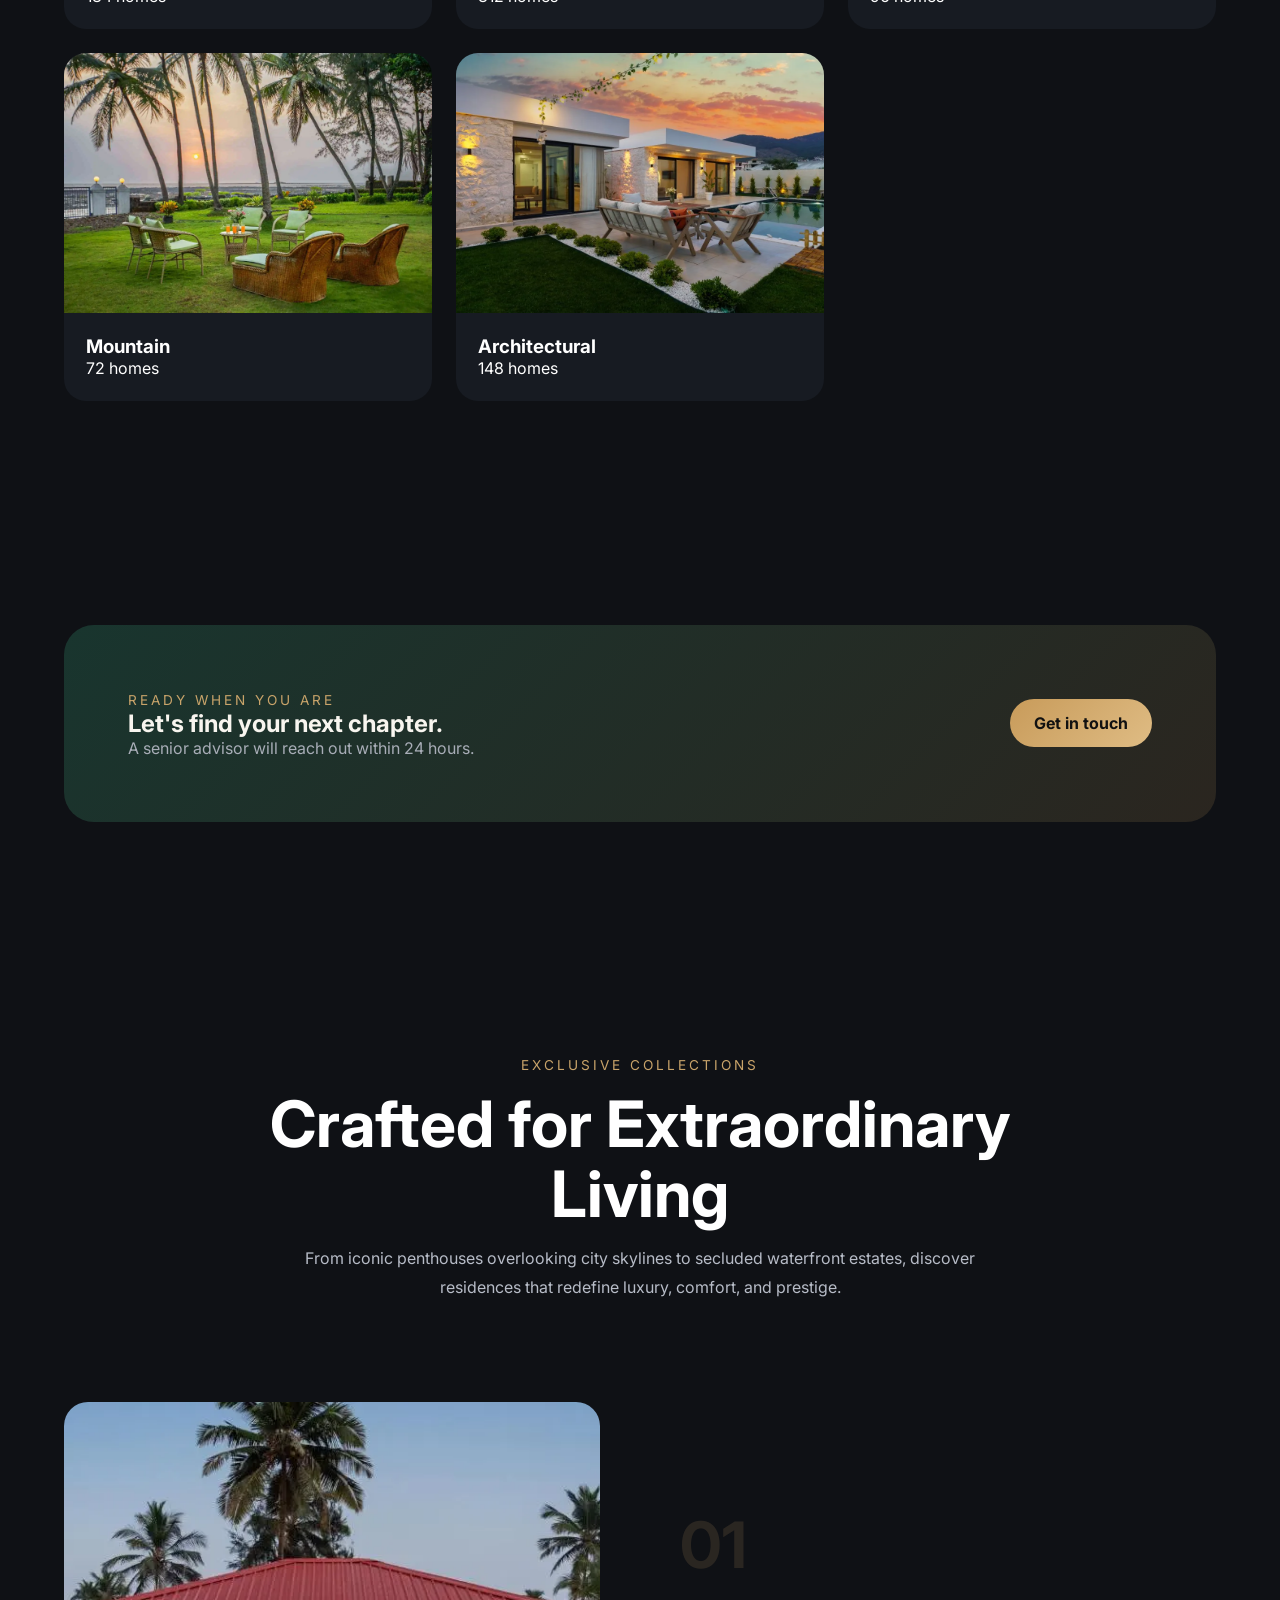
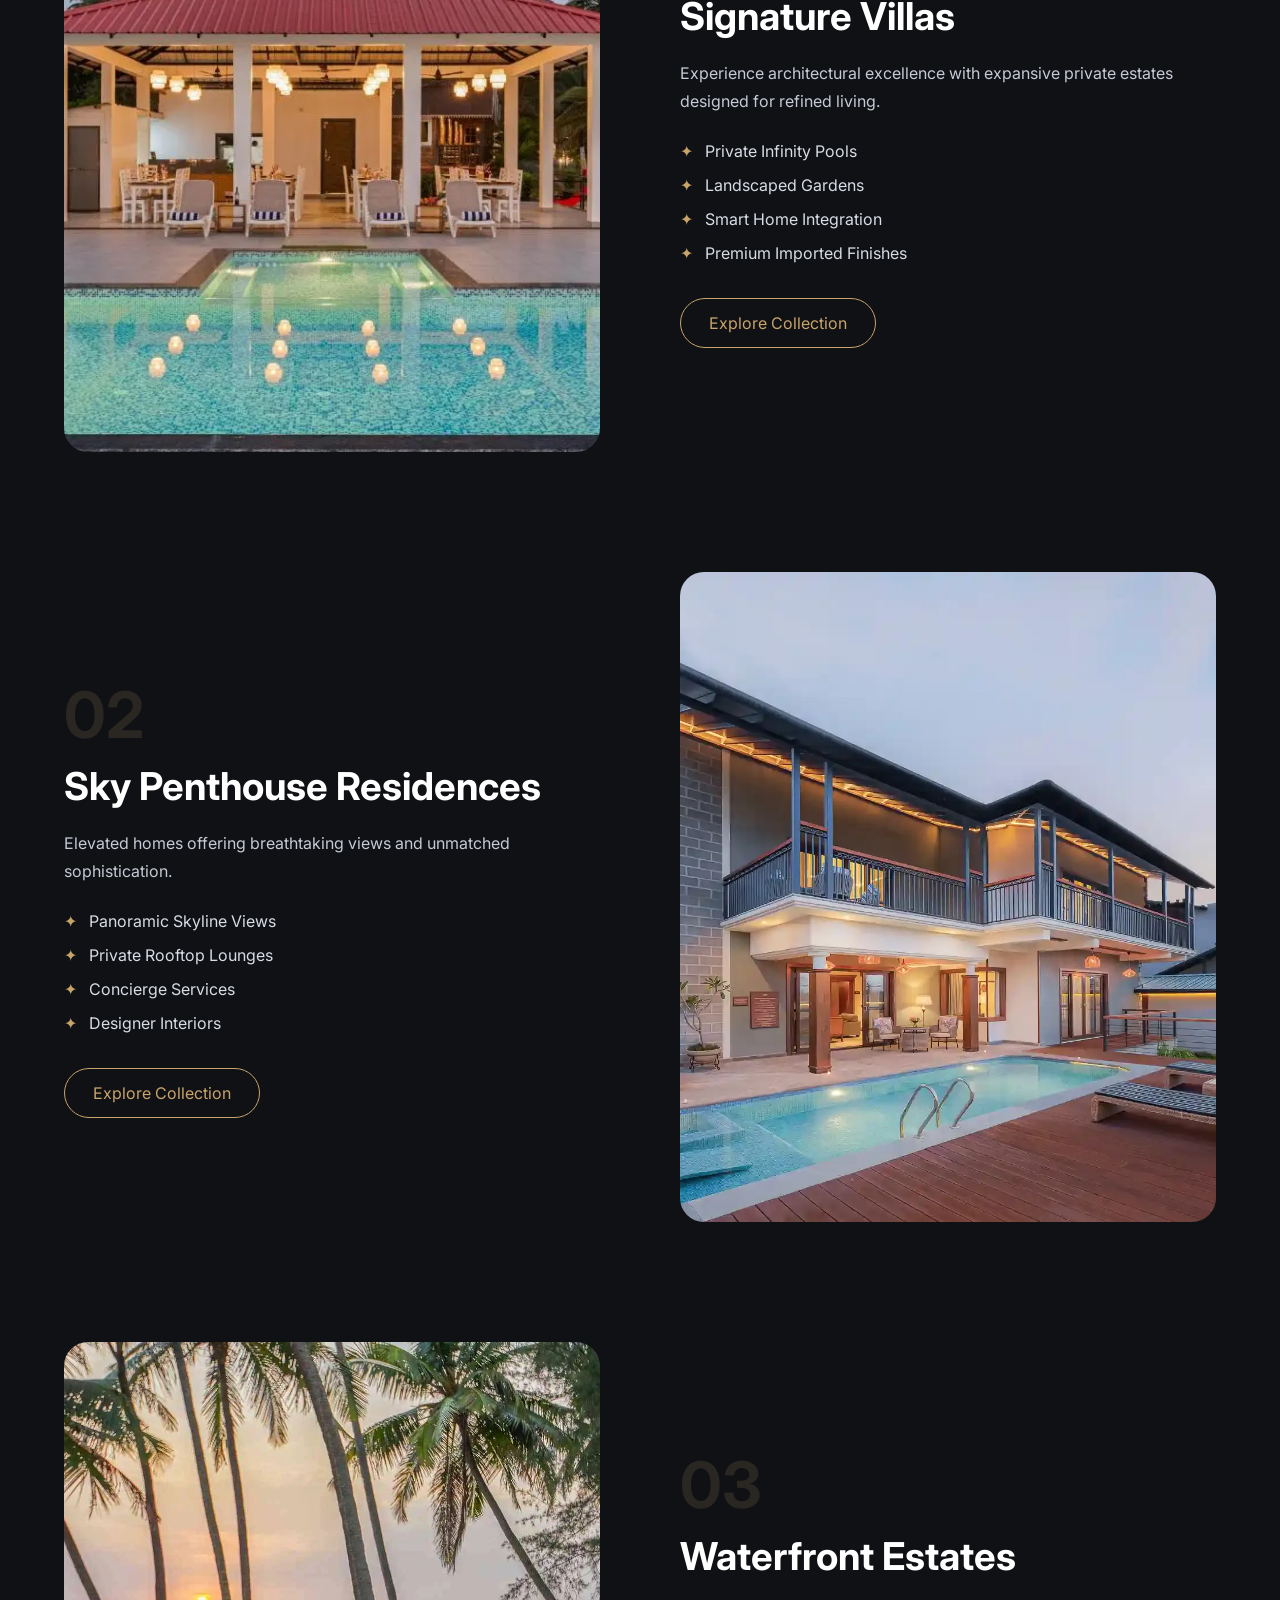
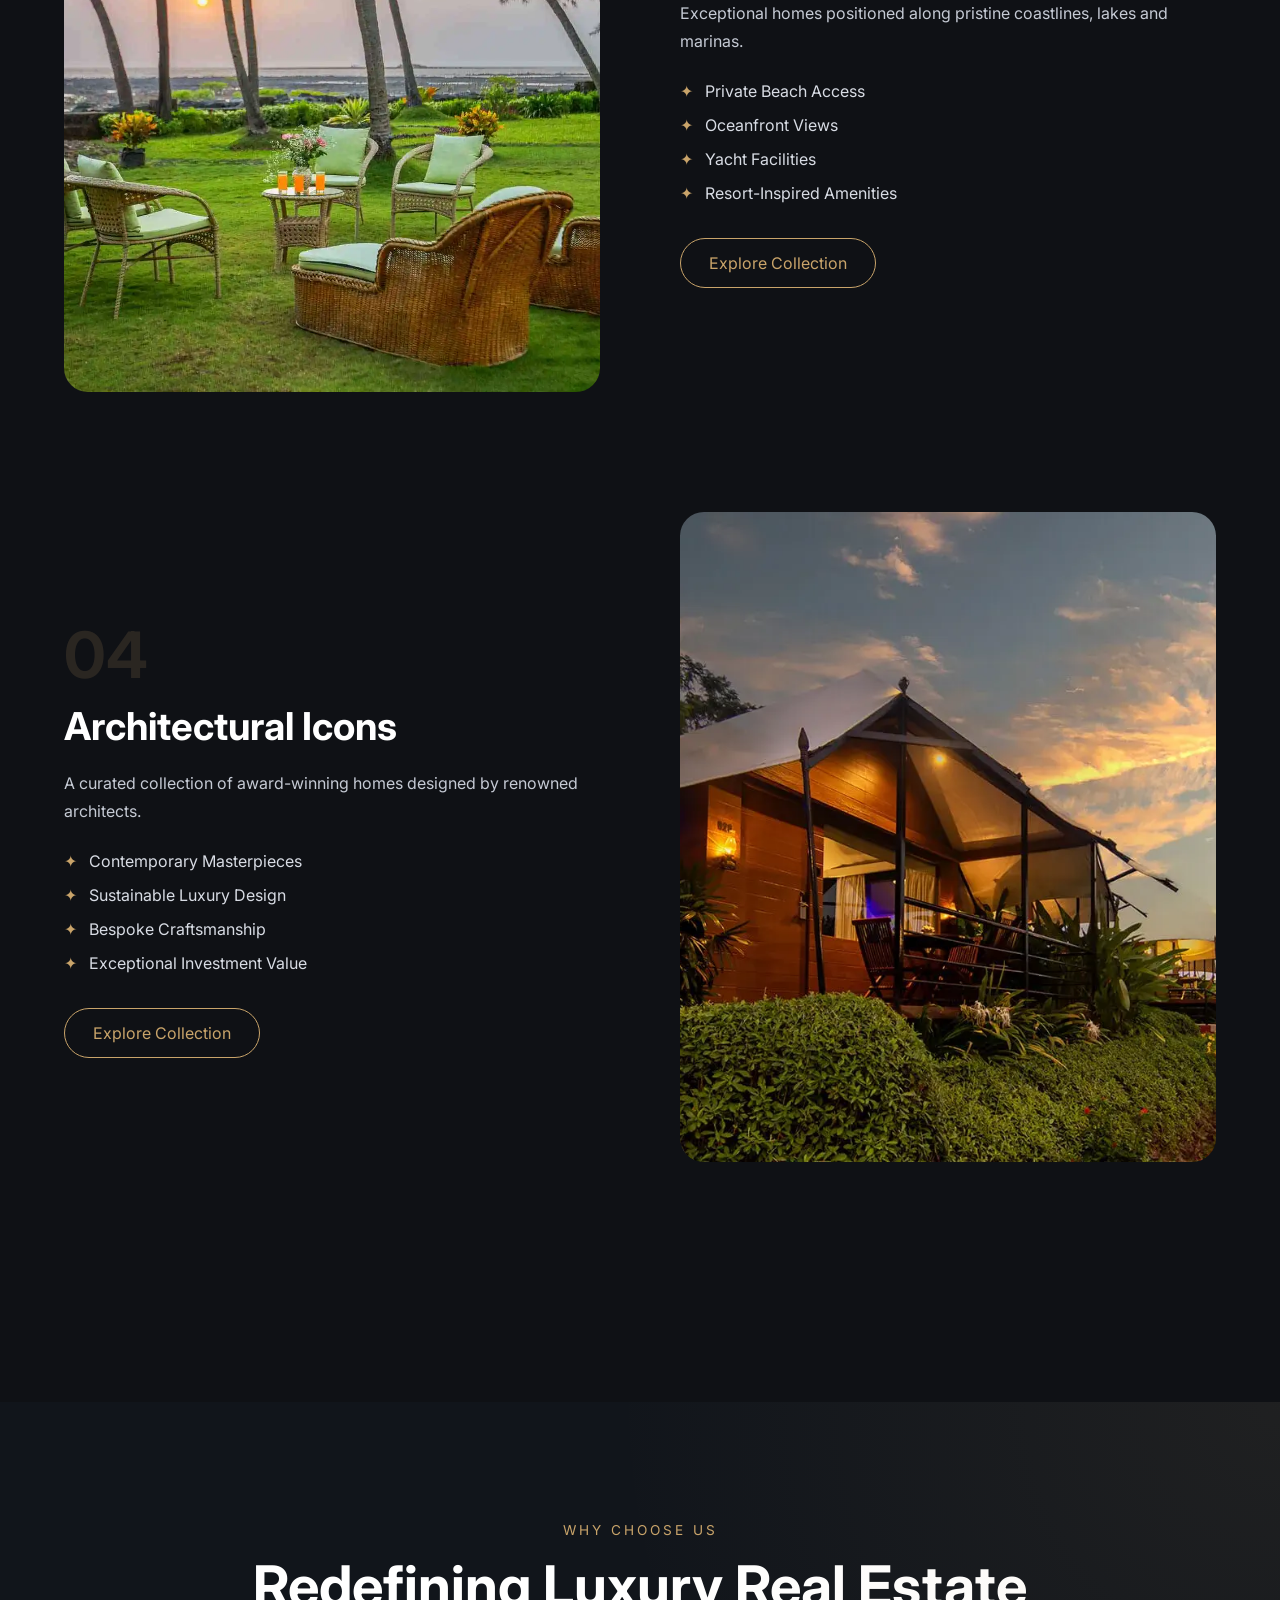
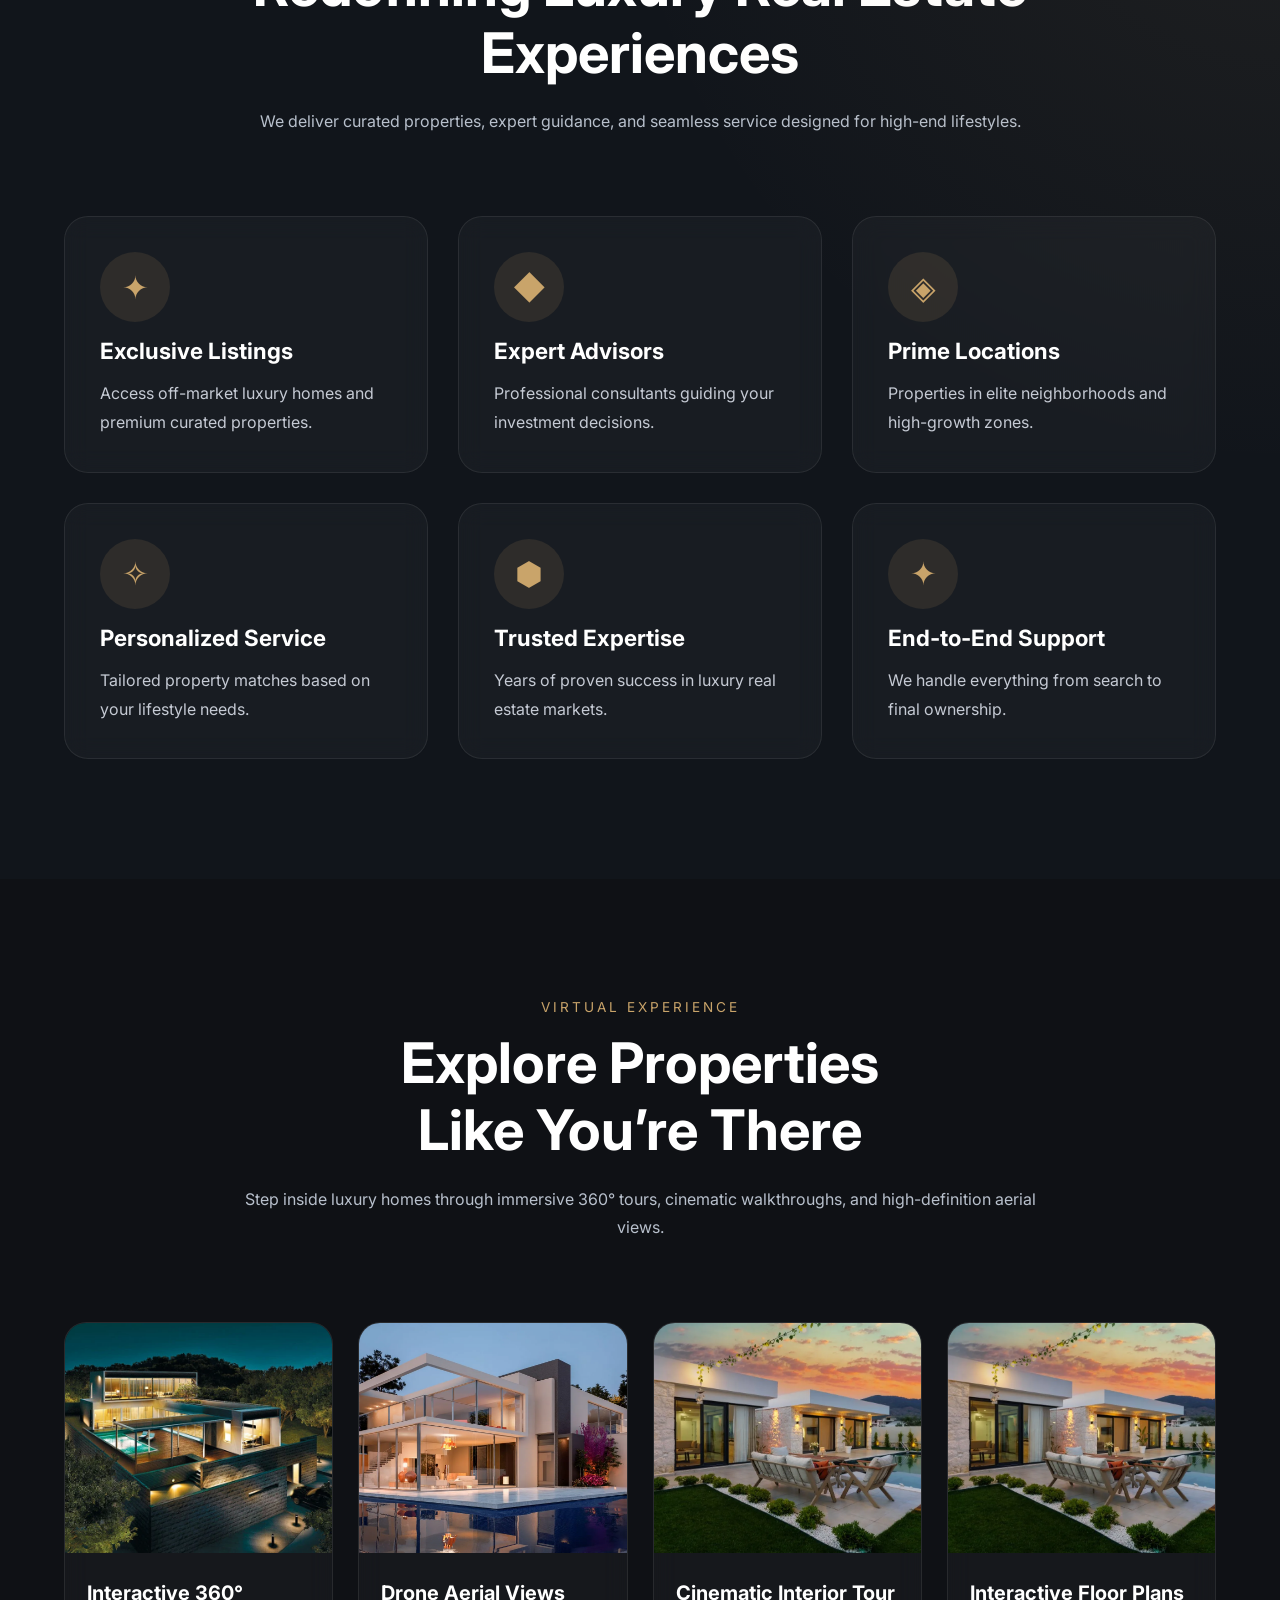
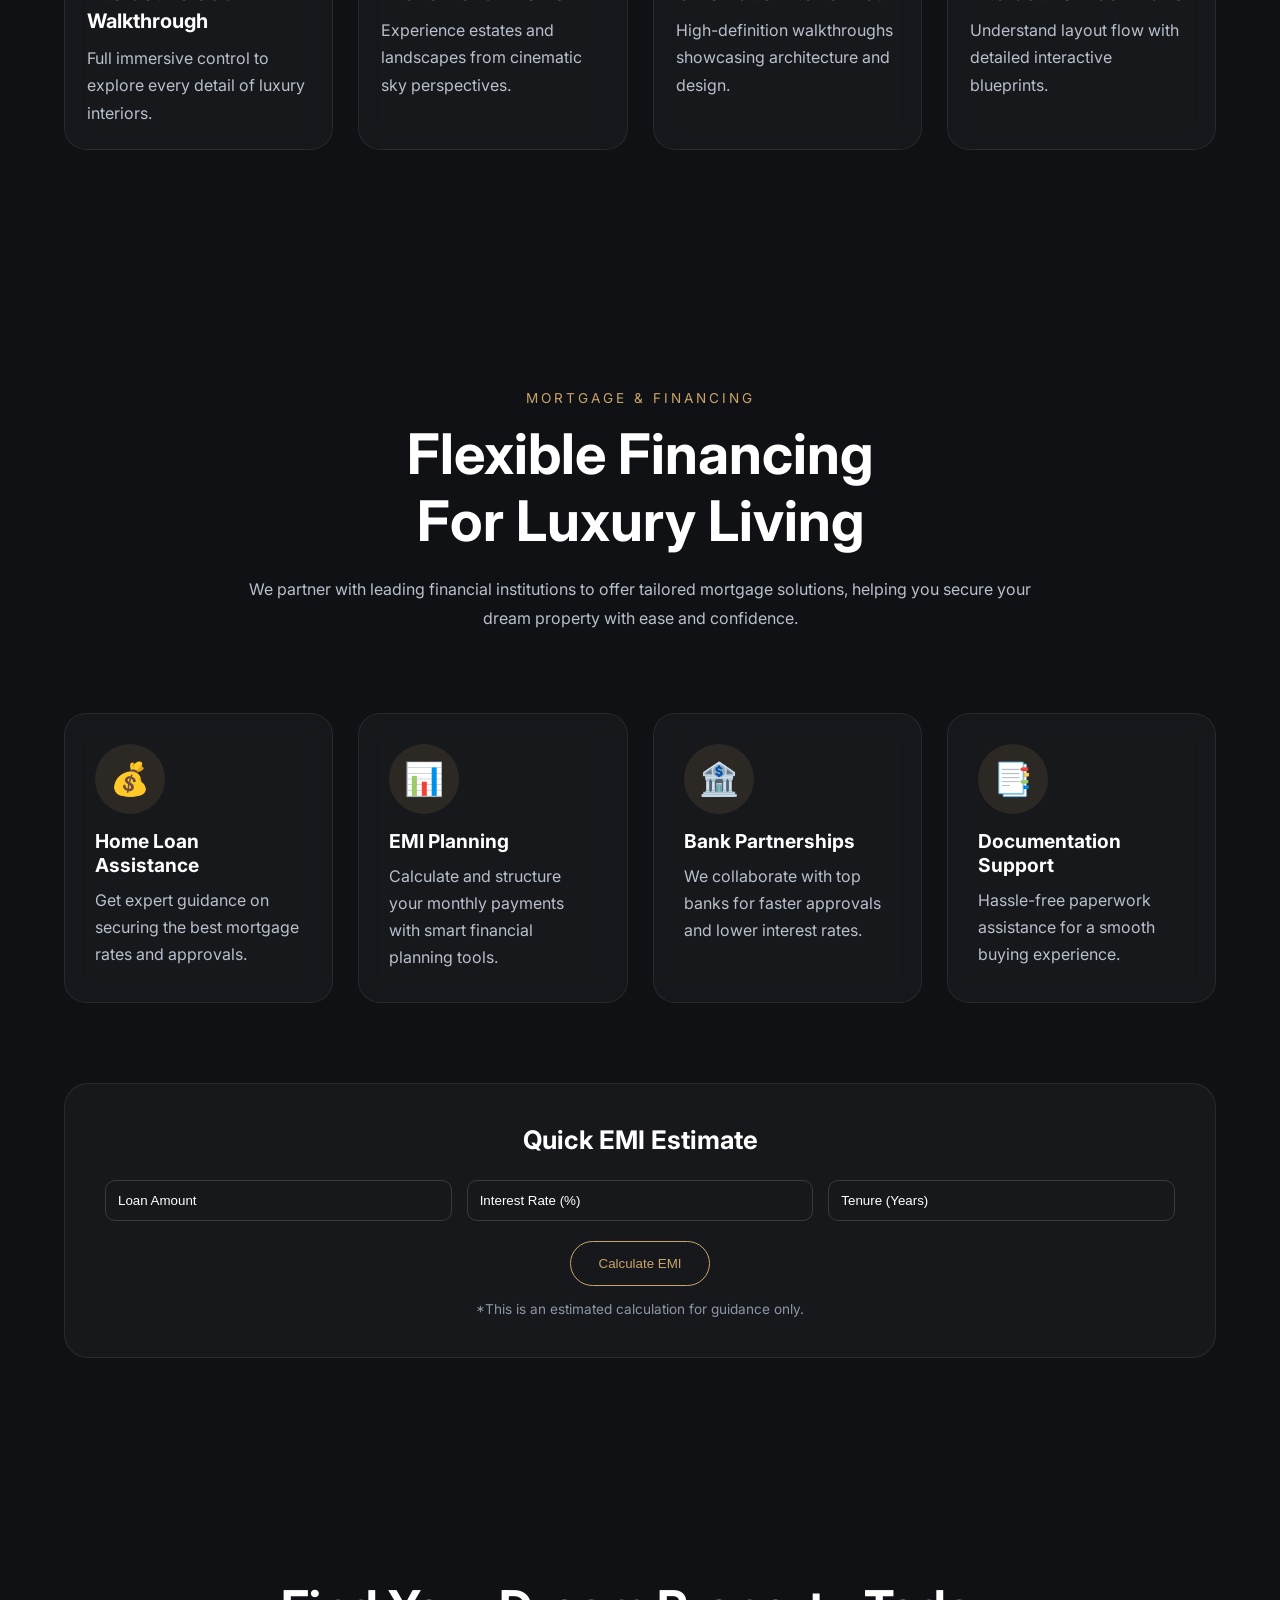
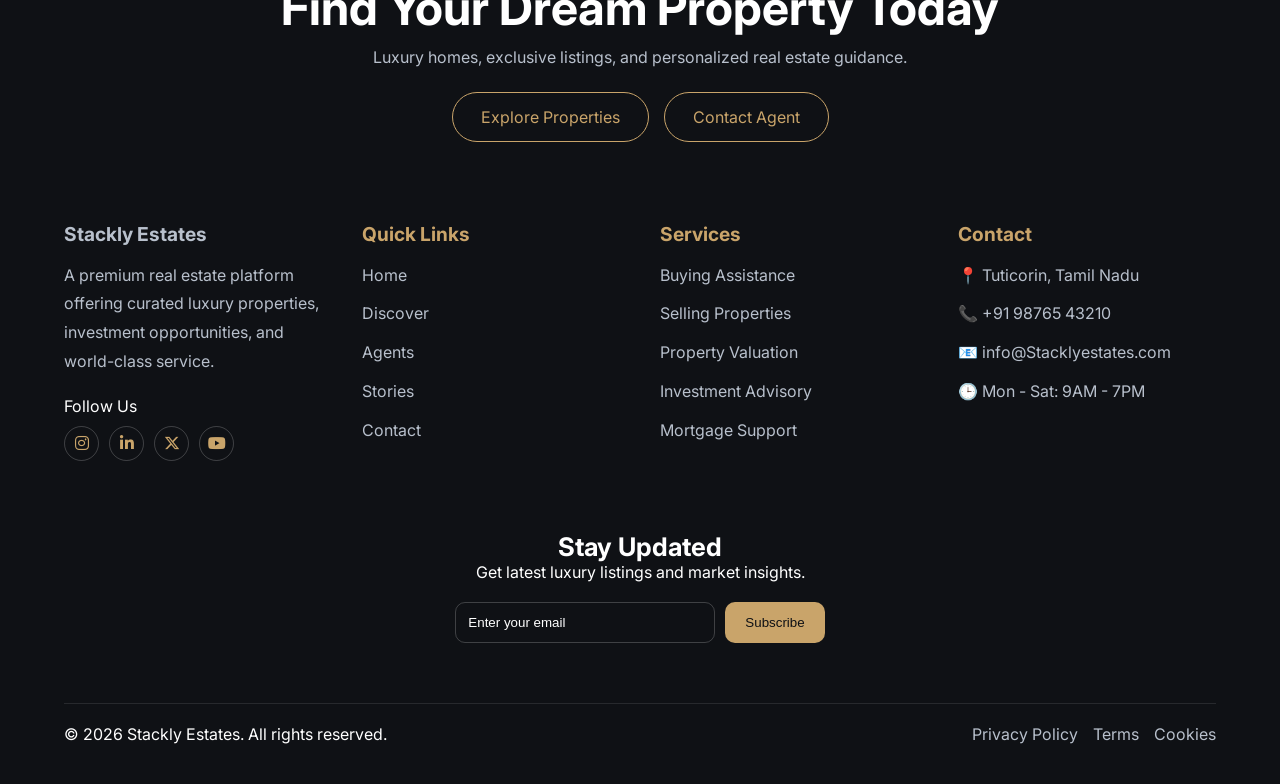
==== commit 6c3faf7f: "bug-1" ====
--- a/index.html
+++ b/index.html
@@ -461,9 +461,9 @@
         <h3>Quick Links</h3>
         <ul>
           <li><a href="index.html">Home</a></li>
-          <li><a href="discover.html">Properties</a></li>
-          <li><a href="agents.html">Virtual Tours</a></li>
-          <li><a href="stories.html">Agents</a></li>
+          <li><a href="discover.html">Discover</a></li>
+          <li><a href="agents.html">Agents</a></li>
+          <li><a href="stories.html">Stories</a></li>
           <li><a href="contact.html">Contact</a></li>
         </ul>
       </div>
@@ -580,6 +580,13 @@
             <span class="eye-btn" onclick="togglePassword('loginPassword',this)">👁</span>
         </div>
         <small id="passwordHint" class="hint-text"> </small>
+        <!-- REMEMBER ME -->
+        <div class="remember-me">
+          <label class="remember-label">
+            <input type="checkbox" id="rememberMe">
+            Remember me
+          </label>
+        </div>
 
         <!-- FORGOT PASSWORD -->
         <p class="popup-forgot">
--- a/css/home.css
+++ b/css/home.css
@@ -122,6 +122,8 @@
   cursor:pointer;
 }
 
+
+
 /* =========================
    HERO
 ========================= */
@@ -219,9 +221,8 @@
 }
 
 .hero__card-img{
-  height:340px;
-  background:url('/images/img5.webp')
-  center/cover;
+  height: 340px;
+  background: url('images/img5.webp') center/cover;
 }
 
 .hero__card-body{
@@ -1623,4 +1624,38 @@
     width:100%;
   }
 
-}+}
+
+/* ======================= toggle menu ========================= */
+
+@media(max-width:992px){
+
+.nav-links{
+  position: fixed;
+  top: 85px;
+  right: -320px;      /* hidden */
+  left: auto;
+  width: 280px;       /* SMALL PANEL */
+  height: auto;       /* NOT FULL SCREEN */
+  max-height: 60vh;
+  background: rgba(17,17,17,.95);
+  flex-direction: column;
+  padding: 1.5rem;
+  gap: 1.2rem;
+  border-left: 1px solid var(--border);
+  border-radius: 12px 0 0 12px;
+  transition: .4s ease;
+  overflow-y: auto;
+}
+
+.nav-links.active{
+  right: 0;           /* slide in */
+}
+}
+
+html.no-scroll,
+body.no-scroll{
+  overflow: hidden;
+  height: 100%;
+}
+
--- a/css/auth.css
+++ b/css/auth.css
@@ -1,3 +1,18 @@
+:root{
+  --bg-dark: #0f172a;        /* deep navy */
+  --bg-card: #171b22;       /* dashboard cards */
+  --bg-popup: #1e1b18;      /* warm dark brown */
+  
+  --text-primary: #ffffff;
+  --text-secondary: #b8c0cc;
+  --text-muted: #6b7280;
+
+  --accent-gold: #c9a46a;
+  --accent-hover: #e0c28a;
+
+  --border: rgba(255,255,255,0.08);
+}
+
 /* OVERLAY */
 
 .popup-overlay{
@@ -153,7 +168,7 @@
 
 .popup-login-box span,
 .popup-signup-box span{
-  color:#64748b;
+  color:#eeeff2;
   margin-bottom:20px;
 }
 
@@ -192,6 +207,13 @@
 
 .password-wrap{
   position:relative;
+}
+
+.password-wrap input{
+  margin: 0;
+}
+#loginPassword{
+  margin: 0;
 }
 
 .eye-btn{
@@ -268,7 +290,7 @@
 .hint-text{
   display:block;
   margin-bottom:15px;
-  color:#64748b;
+  color:#000000;
 }
 
 .hidden{
@@ -332,7 +354,7 @@
 
 .popup-login-box span,
 .popup-signup-box span{
-    color:#9ca3af;
+    color:#d3def0;
     display:block;
     margin-bottom:25px;
 }
@@ -373,4 +395,102 @@
 
     box-shadow:
     0 0 0 4px rgba(201,164,106,.12);
+}
+
+.popup-forgot a{
+  text-decoration: none;
+  color: wheat;
+  font-size: 13px;
+}
+
+/* --- */
+/* ================= REMEMBER ME ================= */
+
+.remember-me{
+  margin: 10px 0;
+  display: flex;
+  align-items: center;
+}
+
+.remember-label{
+  display: flex;
+  align-items: center;
+  gap: 6px;
+  font-size: 13px;
+  color: #b8c0cc;
+  cursor: pointer;
+}
+
+/* SMALL CHECKBOX */
+.remember-label input[type="checkbox"]{
+  width: 14px;
+  height: 14px;
+  accent-color: #c9a46a; /* gold theme */
+  cursor: pointer;
+}
+
+.remember-me{
+  margin: 10px 0;
+}
+
+.remember-label{
+  display: inline-flex;
+  align-items: center;   /* 👈 key fix */
+  gap: 8px;
+  font-size: 13px;
+  color: #b8c0cc;
+  cursor: pointer;
+  line-height: 1;        /* 👈 prevents vertical misalignment */
+}
+
+/* small checkbox */
+.remember-label input[type="checkbox"]{
+  width: 14px;
+  height: 14px;
+  margin: 0;             /* 👈 removes default browser offset */
+  accent-color: #c9a46a;
+  flex-shrink: 0;
+}
+
+input::placeholder{
+  color:white;
+}
+
+/* ======== COLOR GRADING ======== */
+.popup-right input,
+.popup-right select{
+  color: var(--text-primary); /* FIX */
+}
+
+.popup-right input::placeholder{
+  color: var(--text-muted);
+}
+
+.popup-right{
+  background: linear-gradient(
+    145deg,
+    #1e1b18,
+    #2a221c
+  );
+}
+
+
+.popup-right button{
+  background: var(--accent-gold);
+  color: #111;
+  font-weight: 600;
+}
+
+.popup-right button:hover{
+  background: var(--accent-hover);
+}
+
+.popup-right input,
+.popup-right select{
+  border: 1px solid var(--border);
+  background: rgba(255,255,255,0.03);
+}
+
+.remember-label{
+  color: var(--text-secondary);
 }
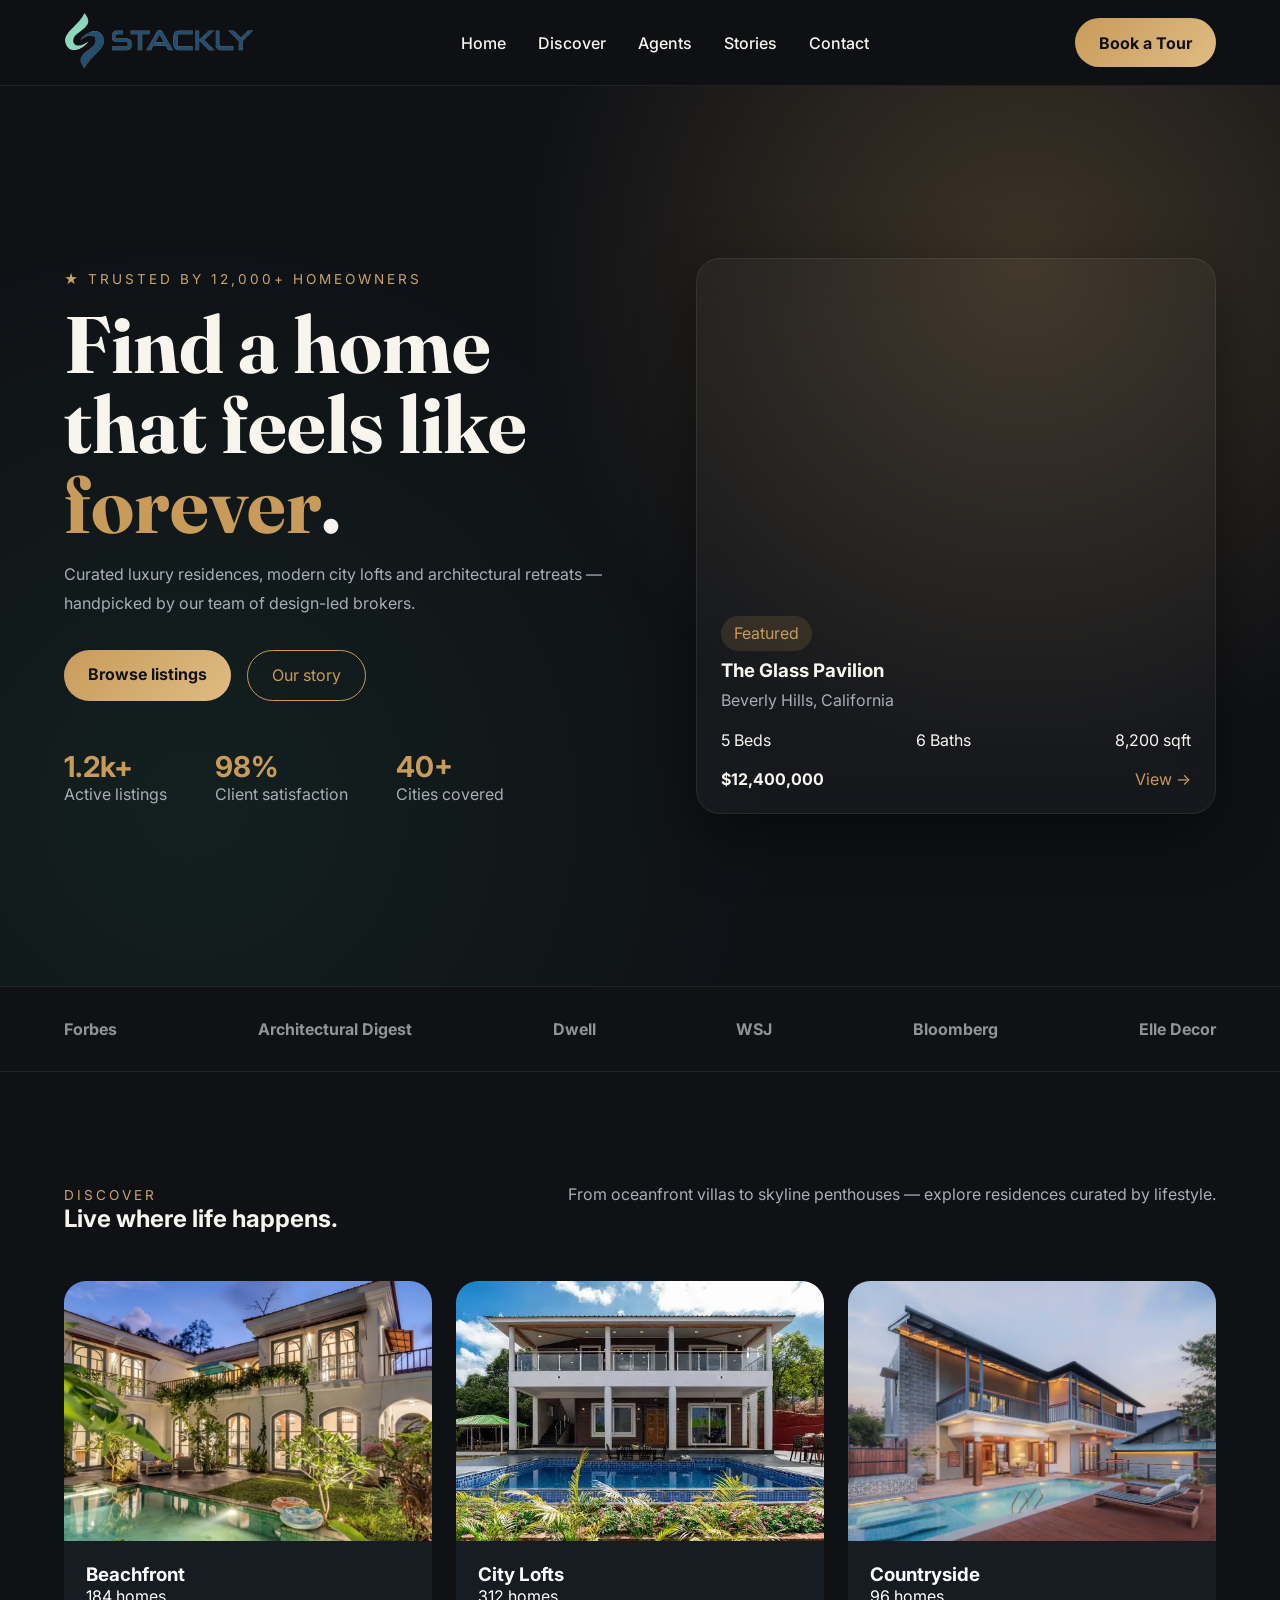
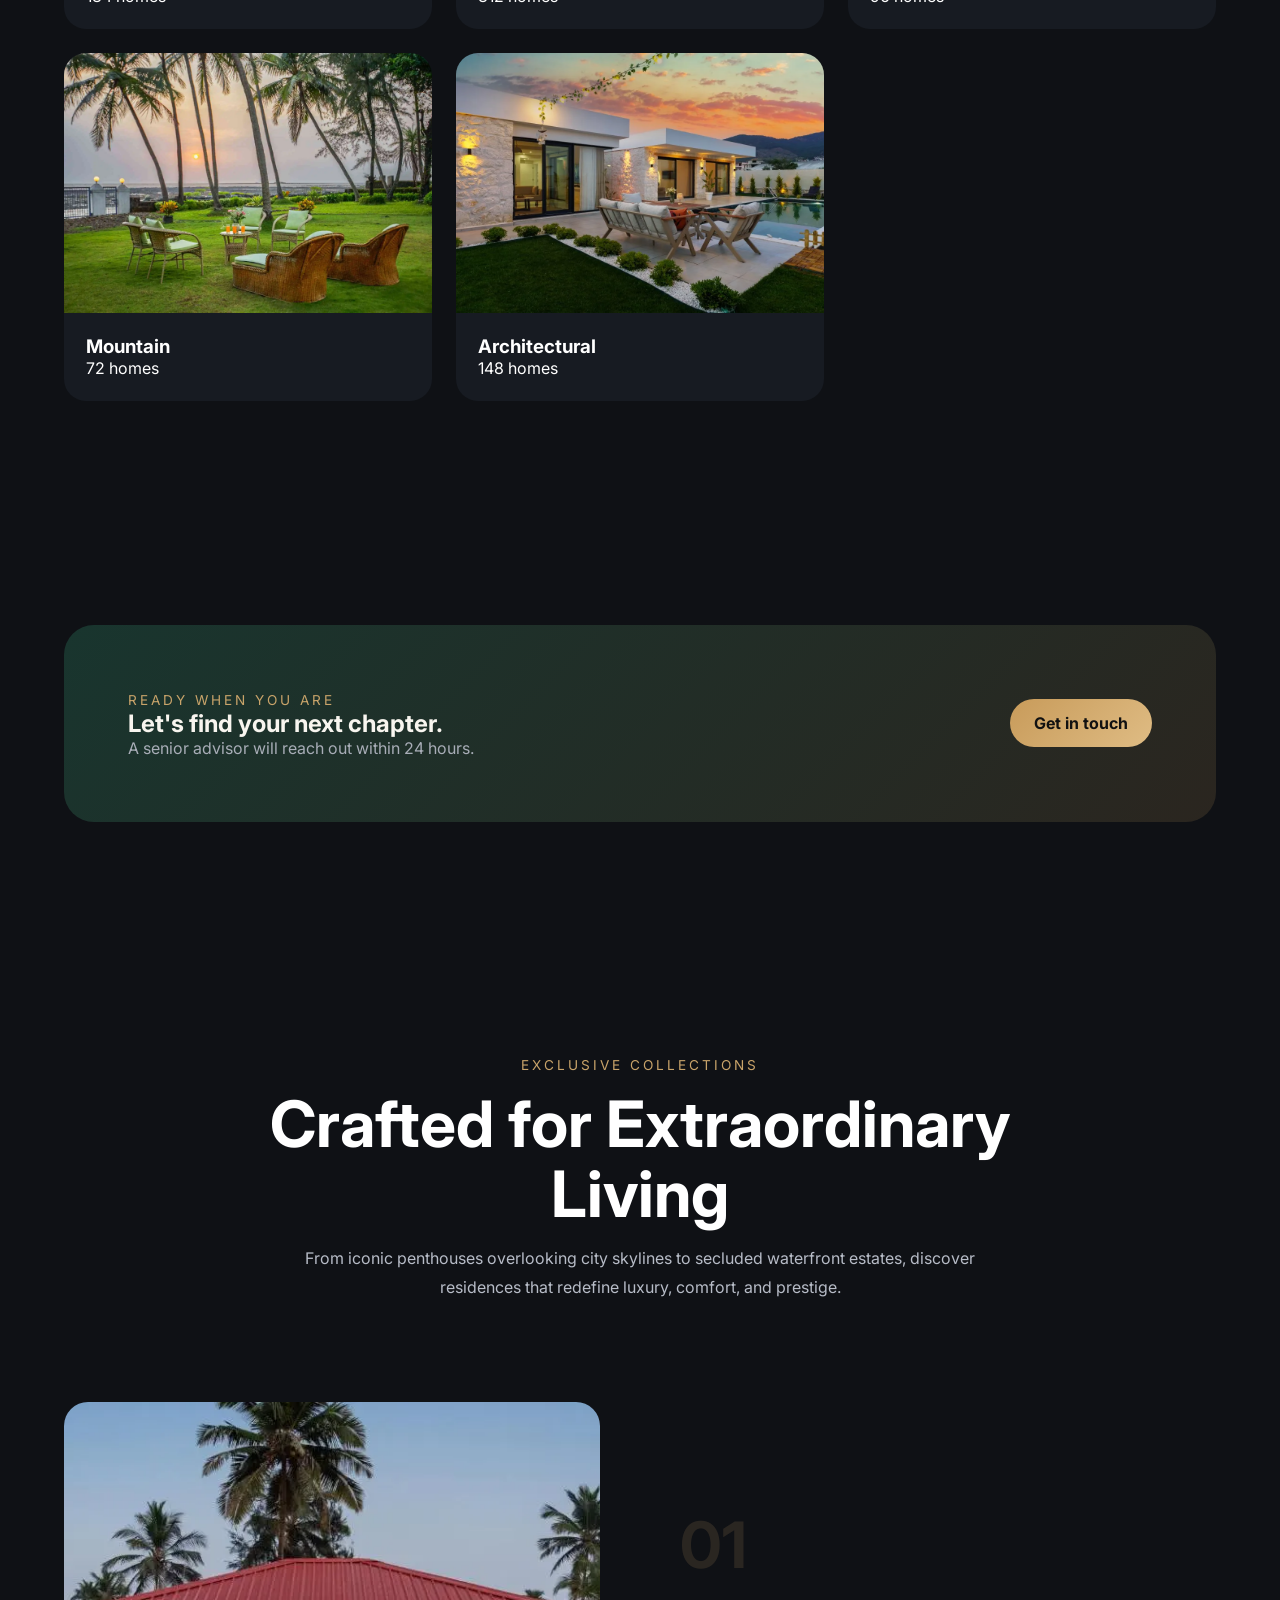
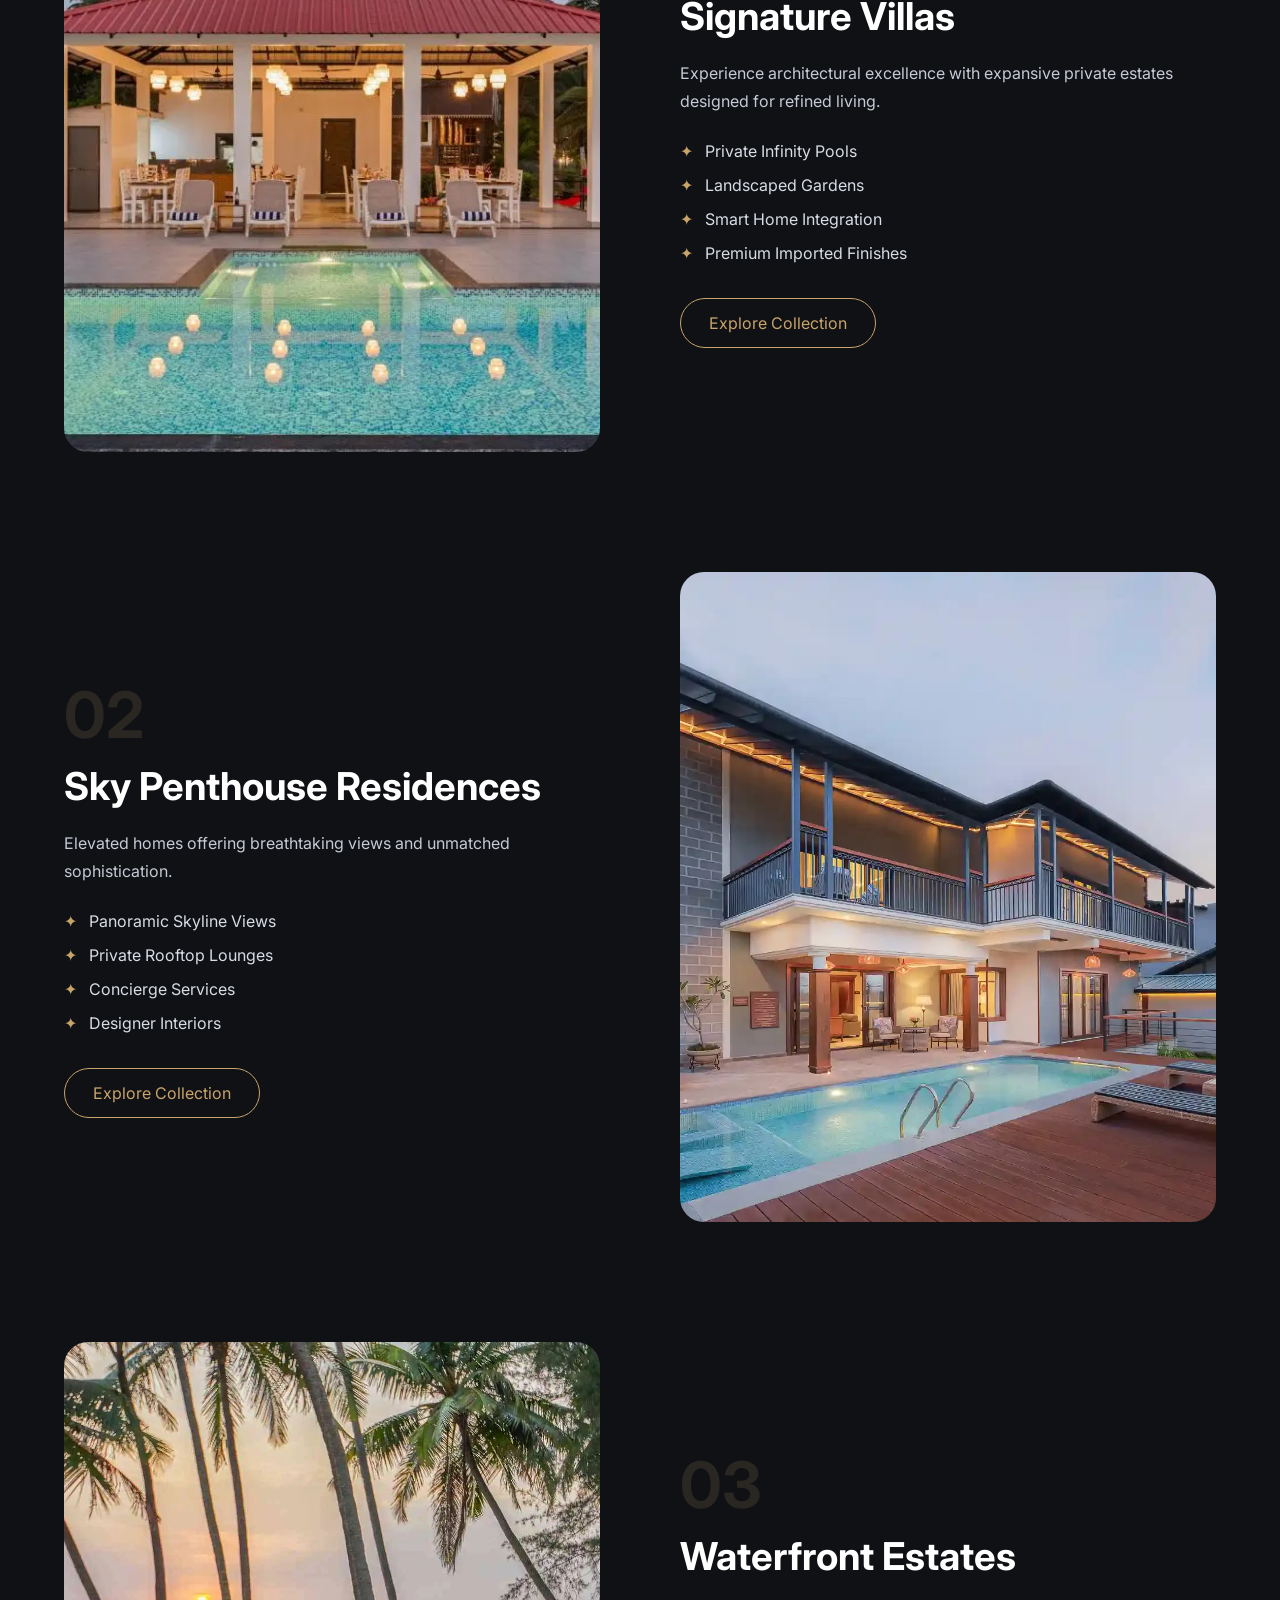
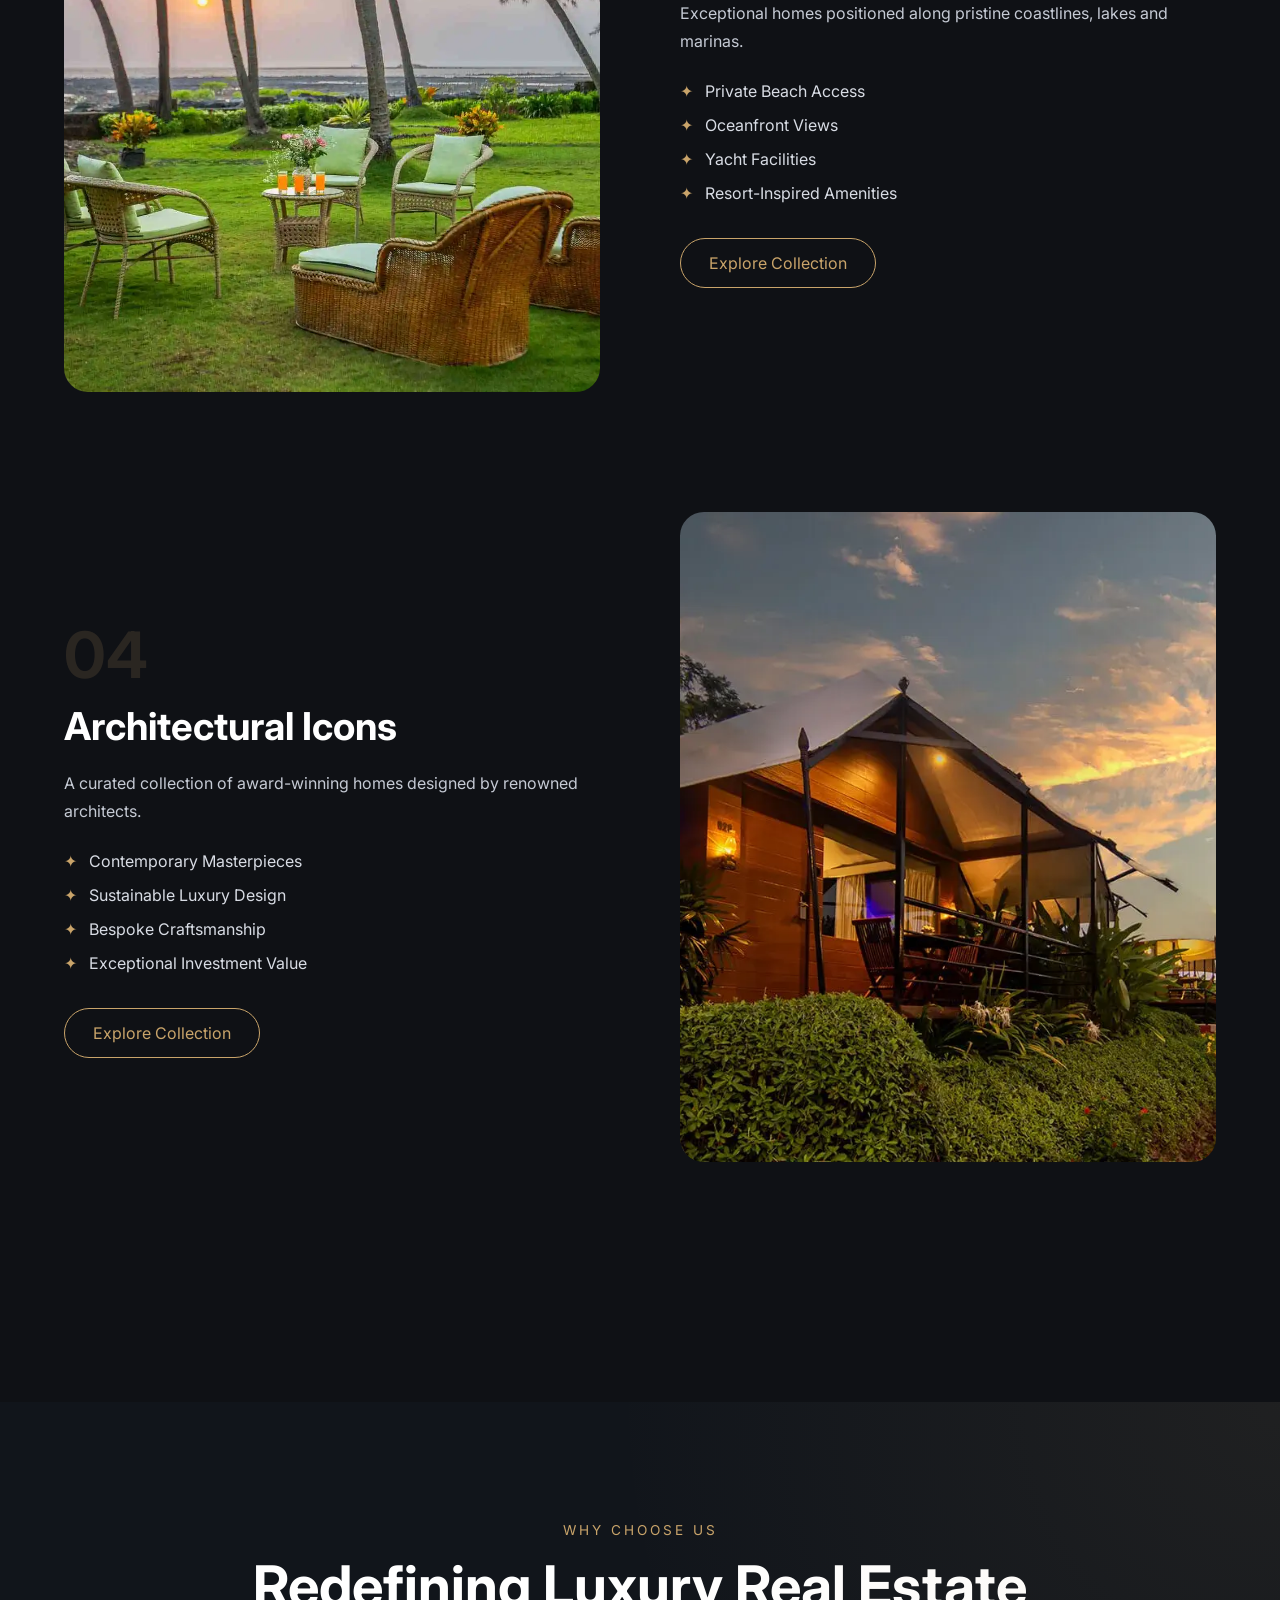
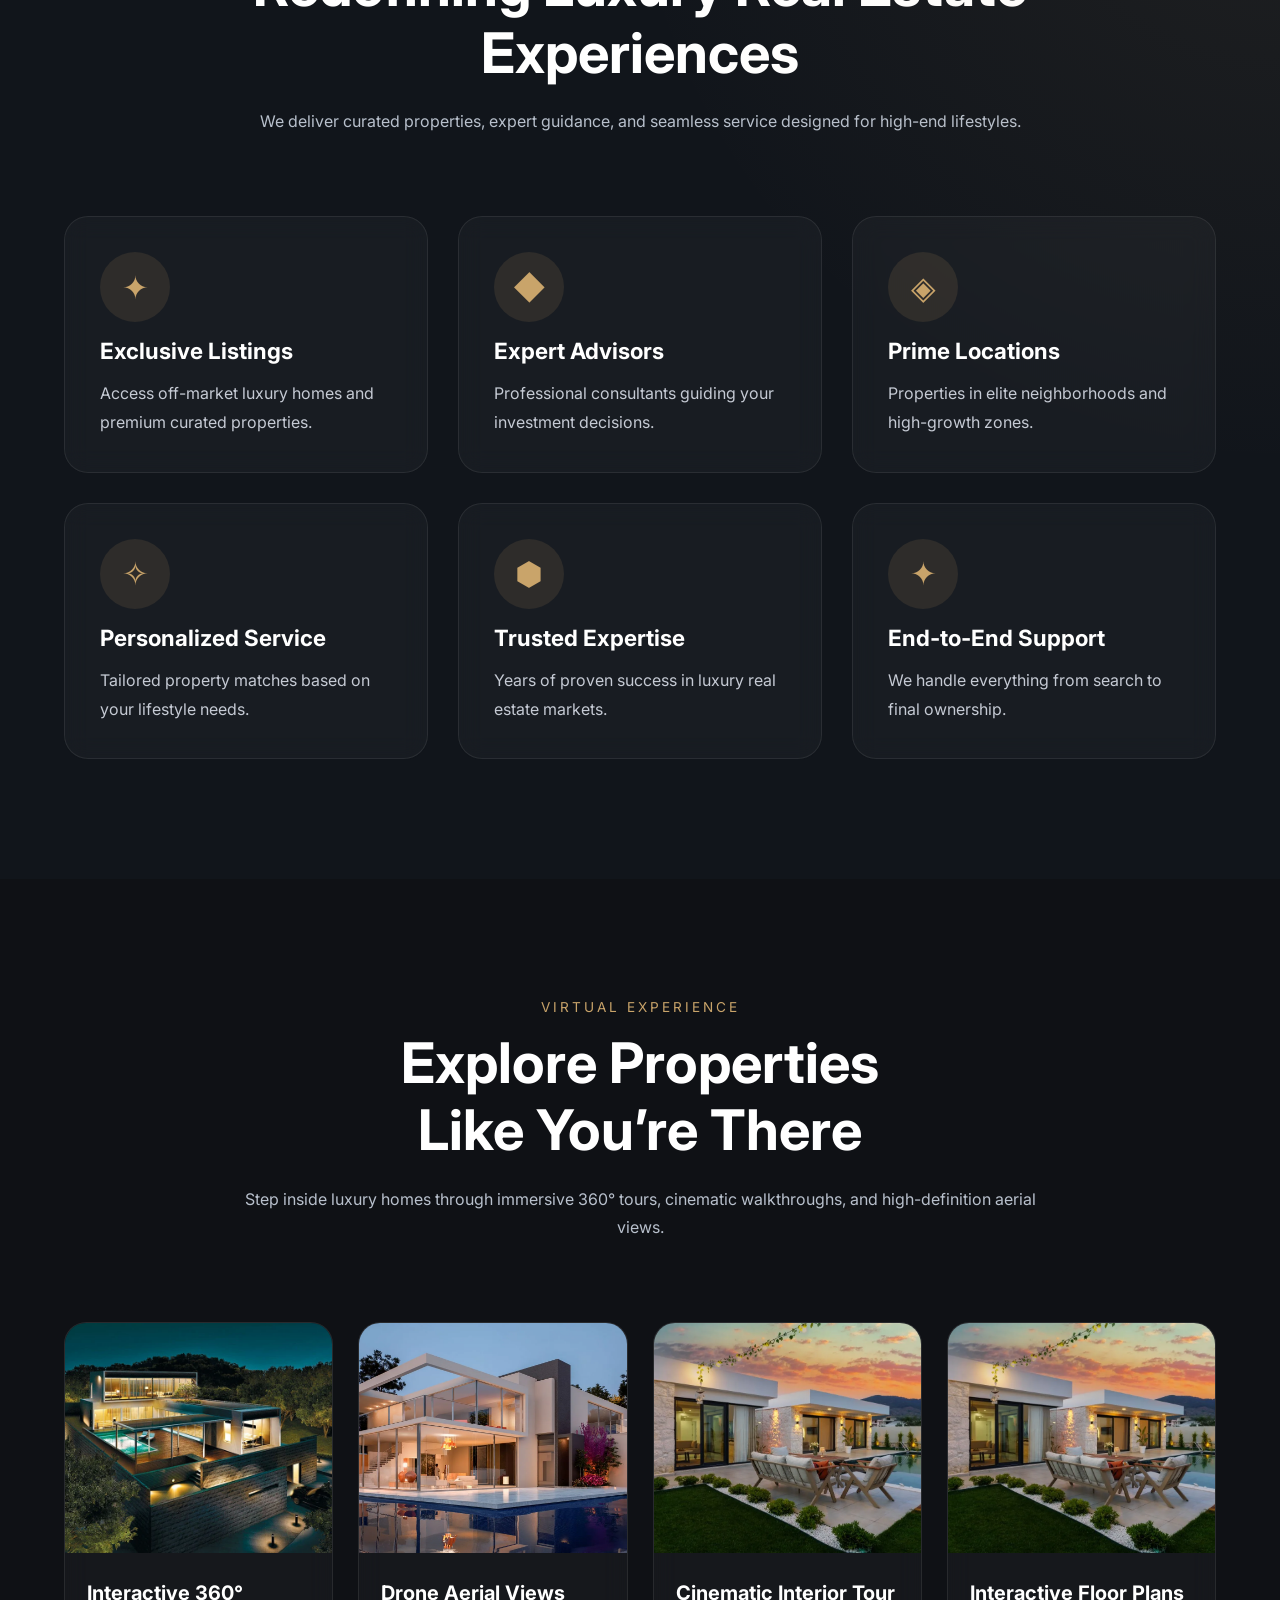
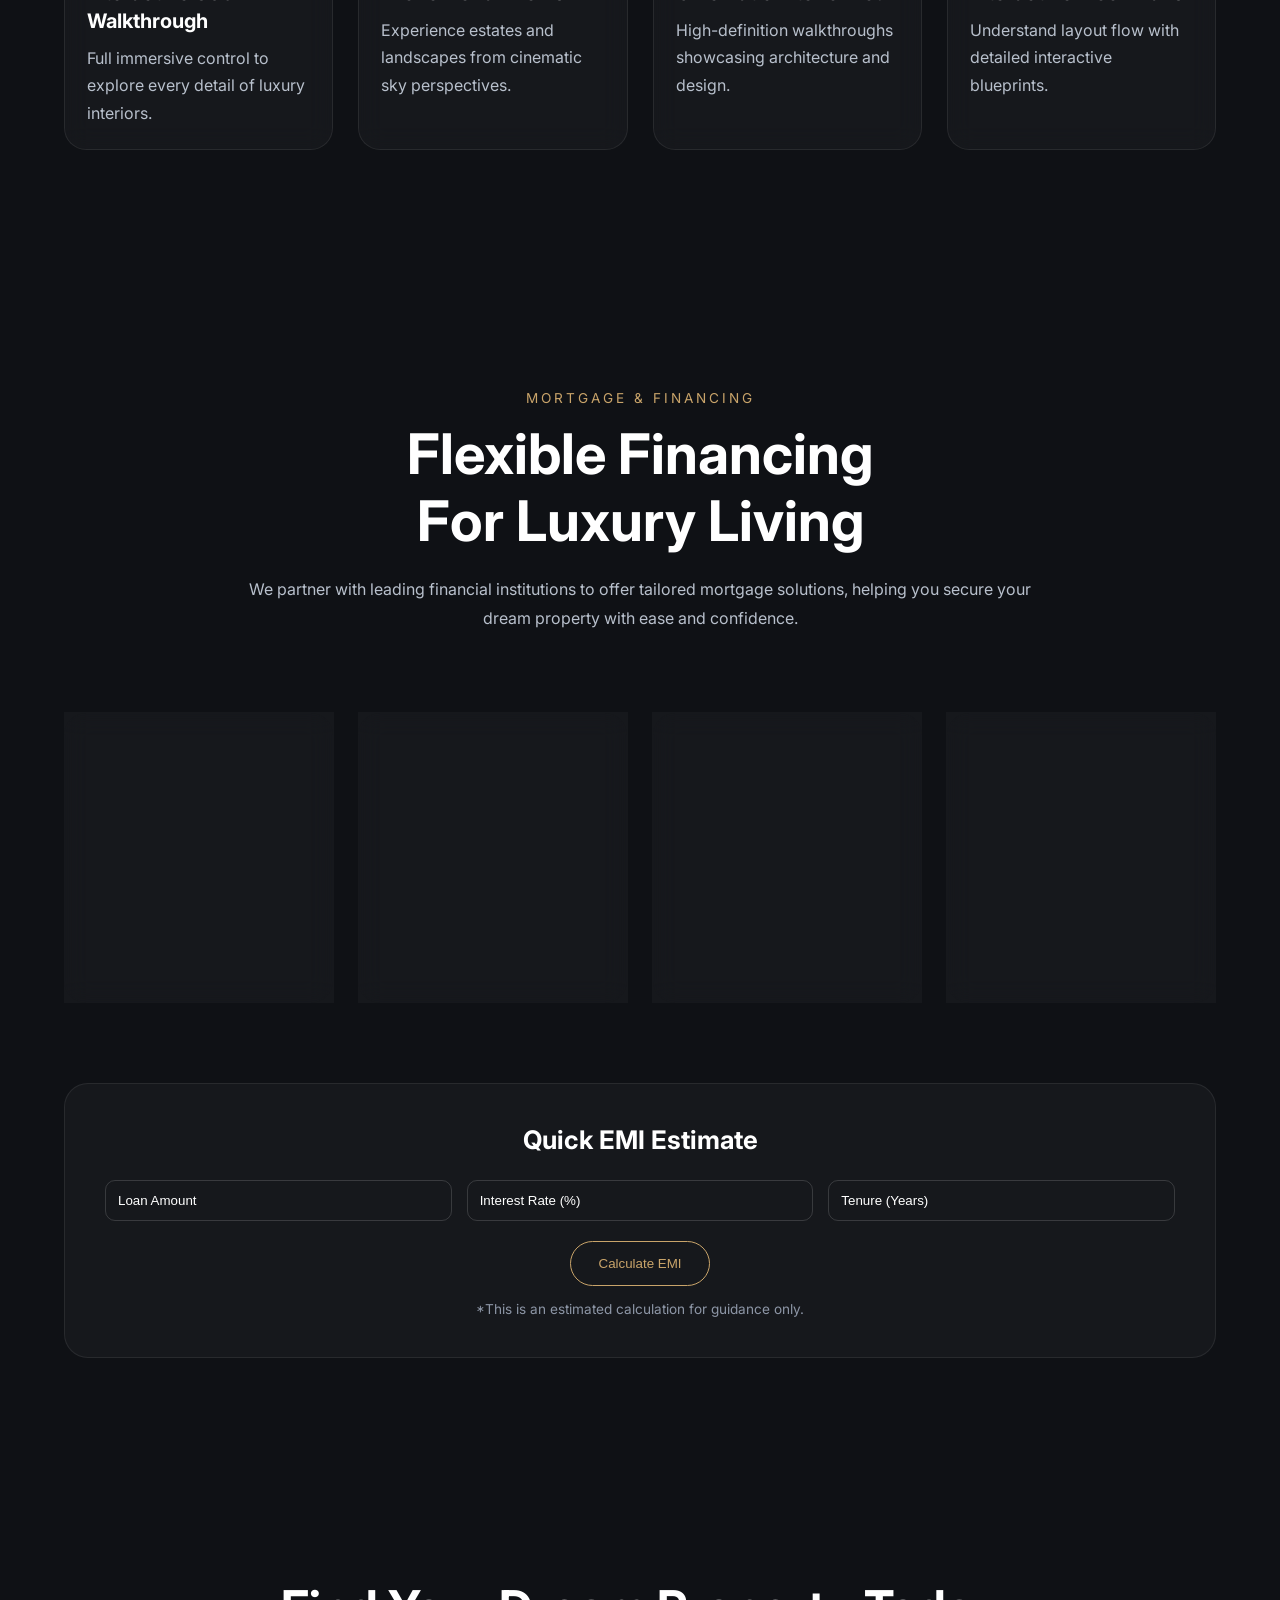
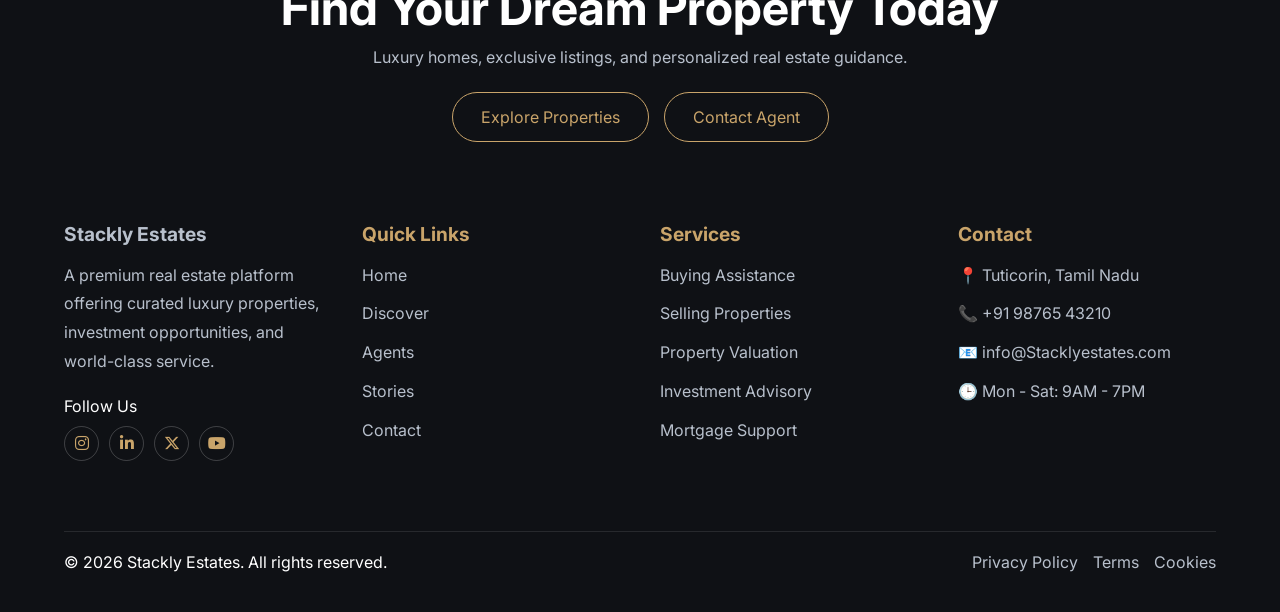
==== commit 7436eb97: "bug2" ====
--- a/index.html
+++ b/index.html
@@ -494,7 +494,7 @@
     </div>
 
     <!-- NEWSLETTER -->
-    <div class="newsletter reveal-bottom">
+    <!-- <div class="newsletter reveal-bottom">
       <h3>Stay Updated</h3>
       <p>Get latest luxury listings and market insights.</p>
 
@@ -502,7 +502,7 @@
         <input type="email" placeholder="Enter your email">
         <button>Subscribe</button>
       </div>
-    </div>
+    </div> -->
 
     <!-- BOTTOM -->
     <div class="footer-bottom">
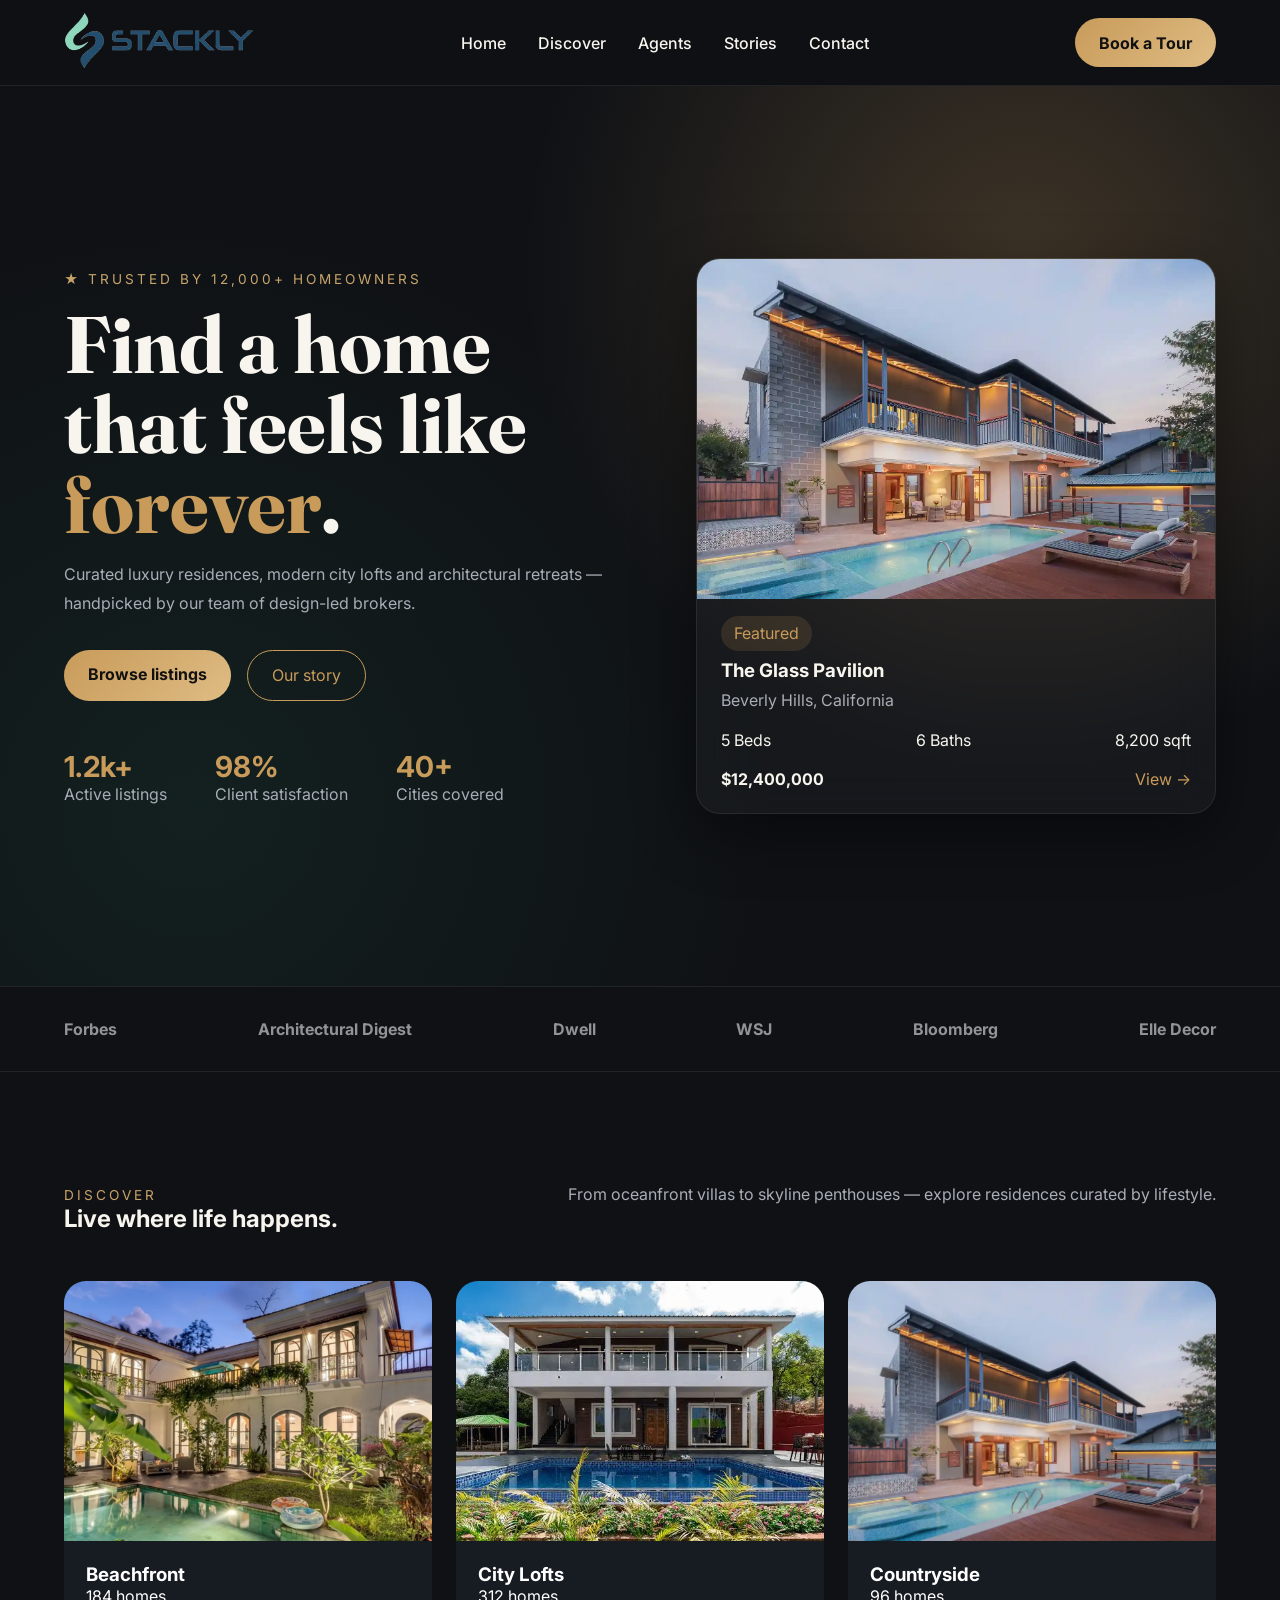
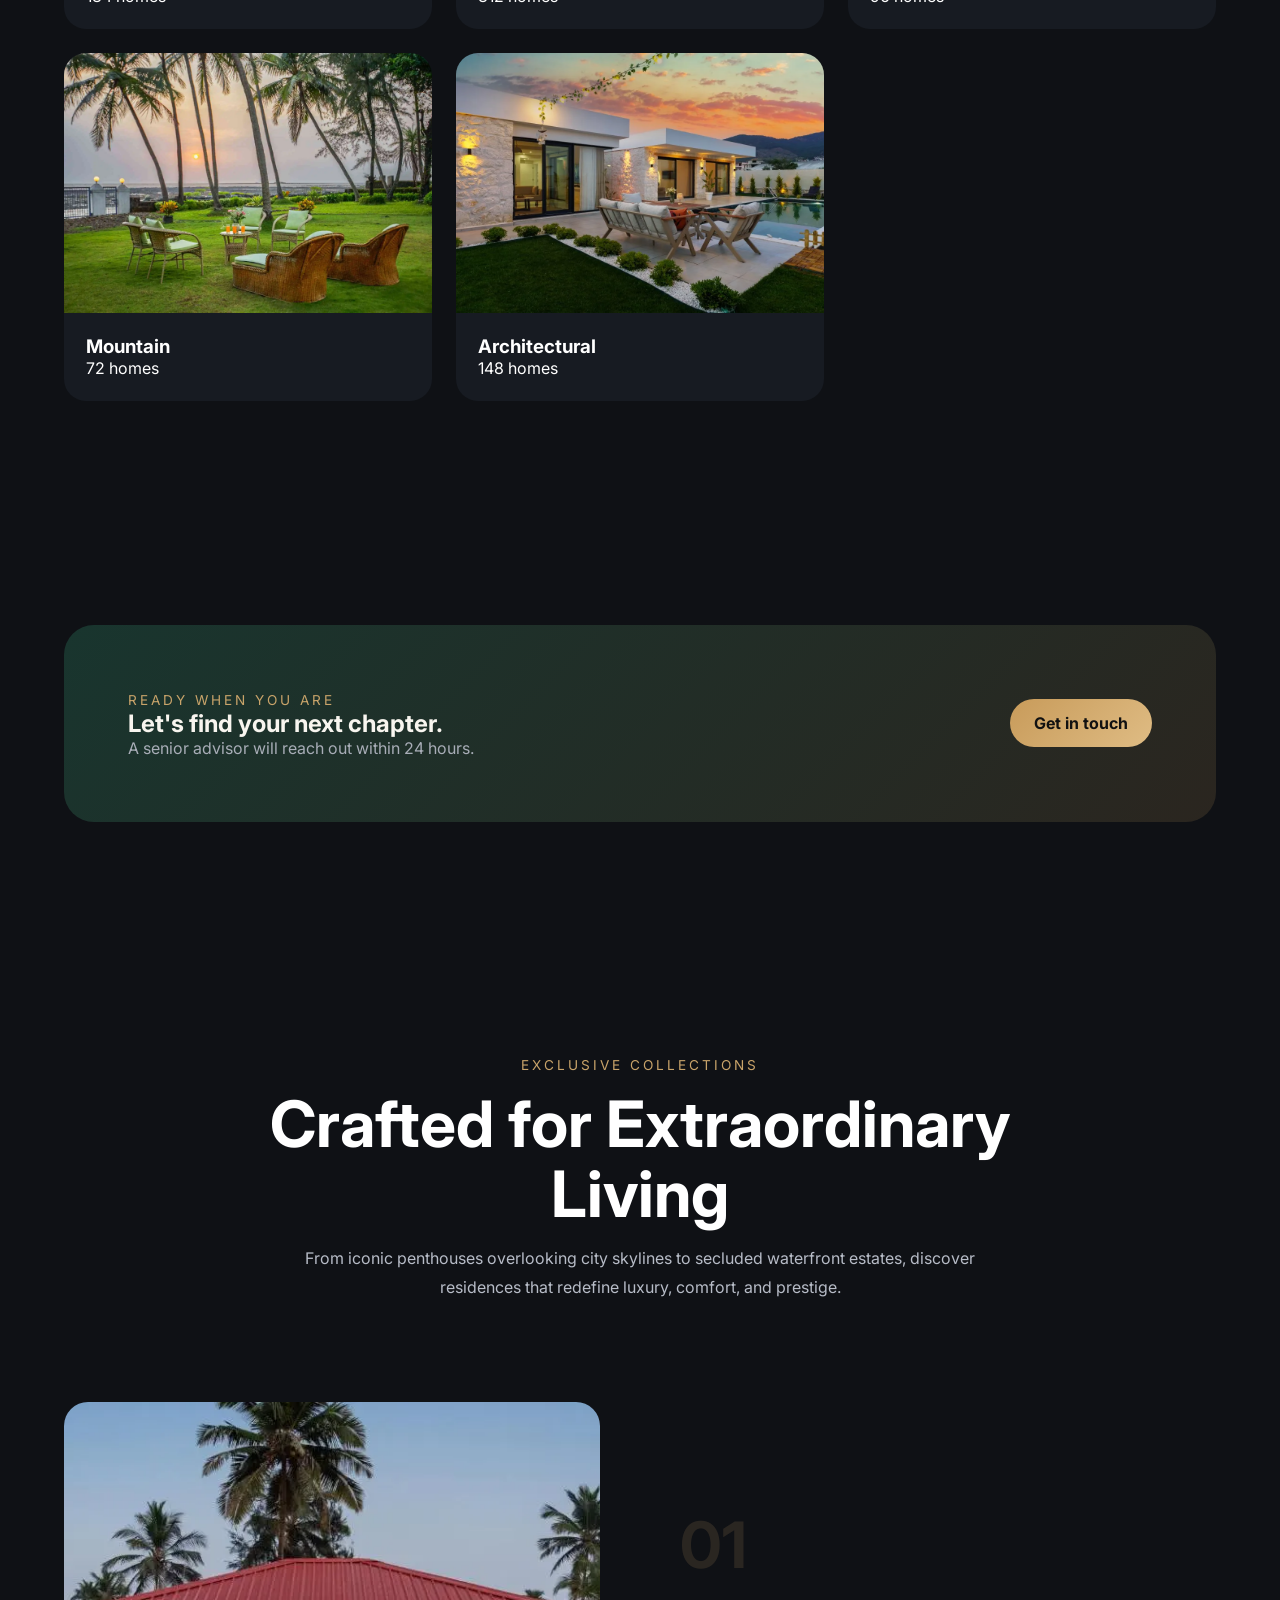
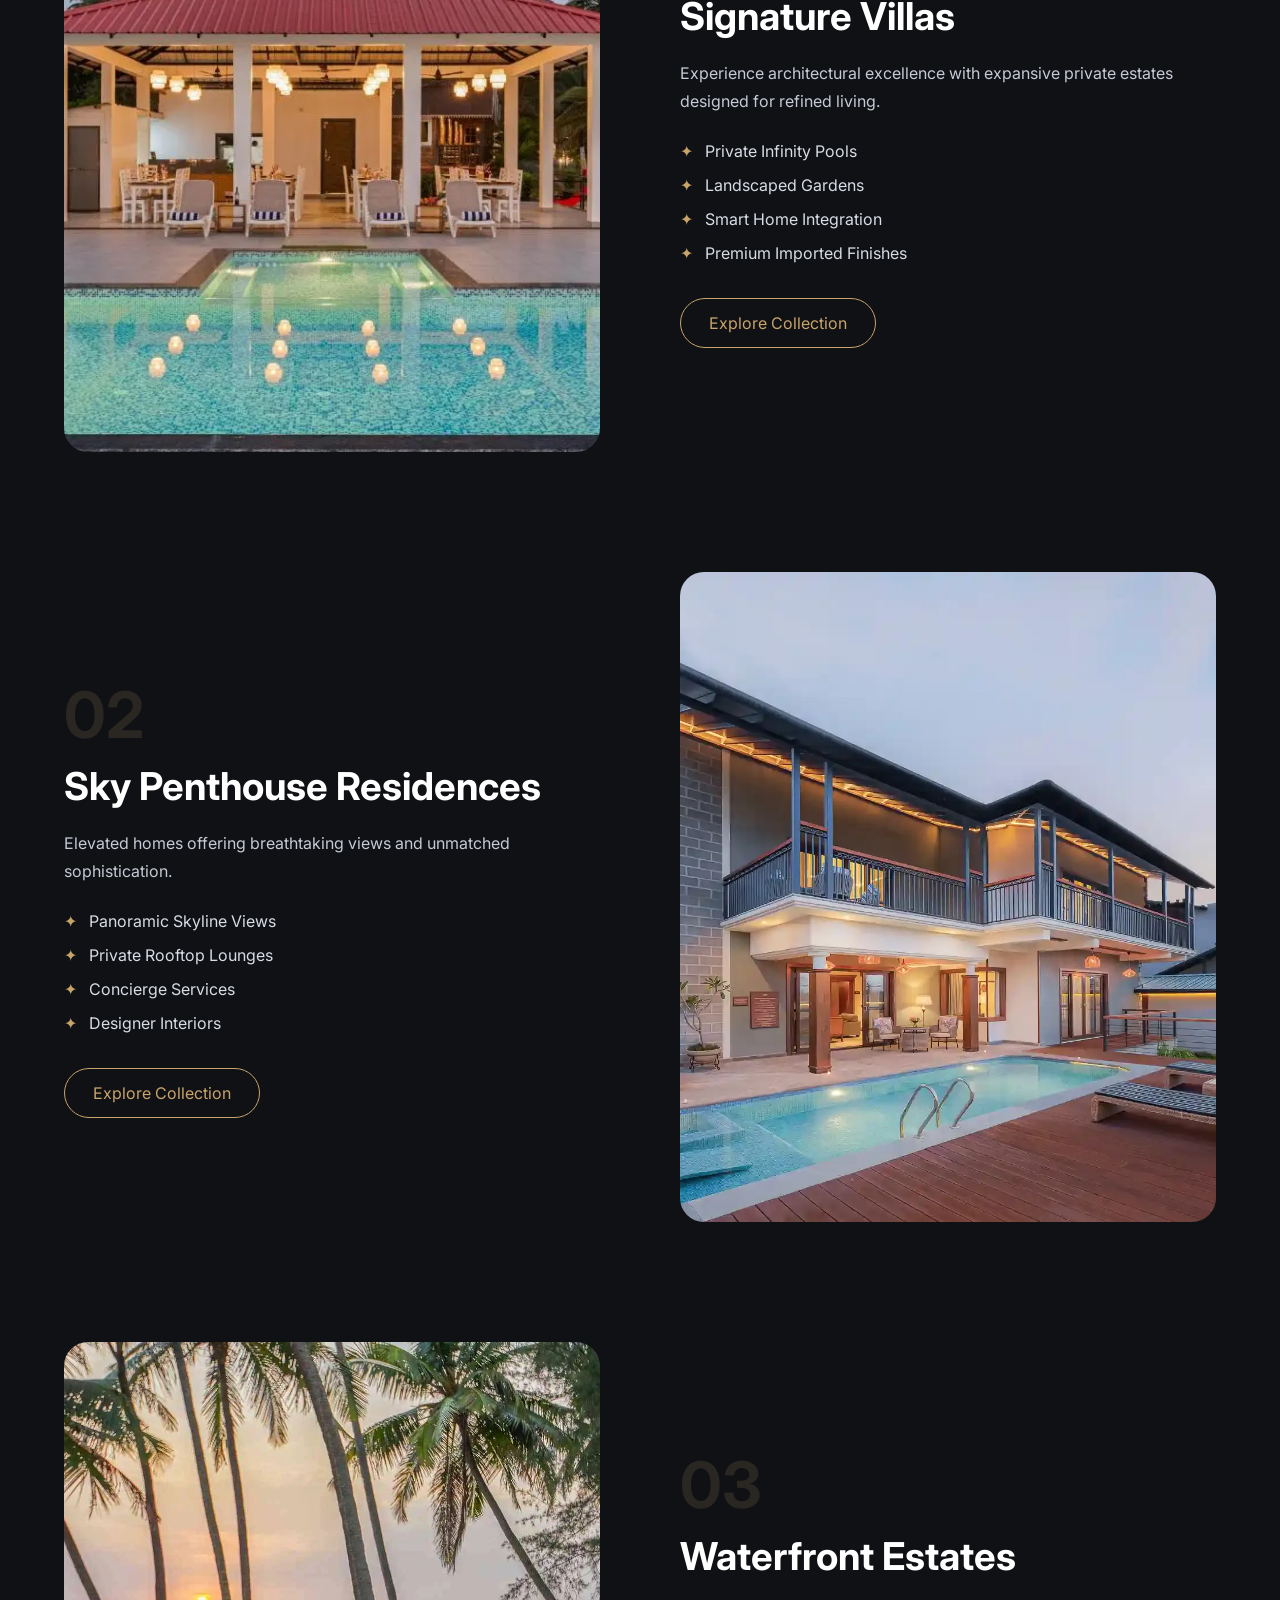
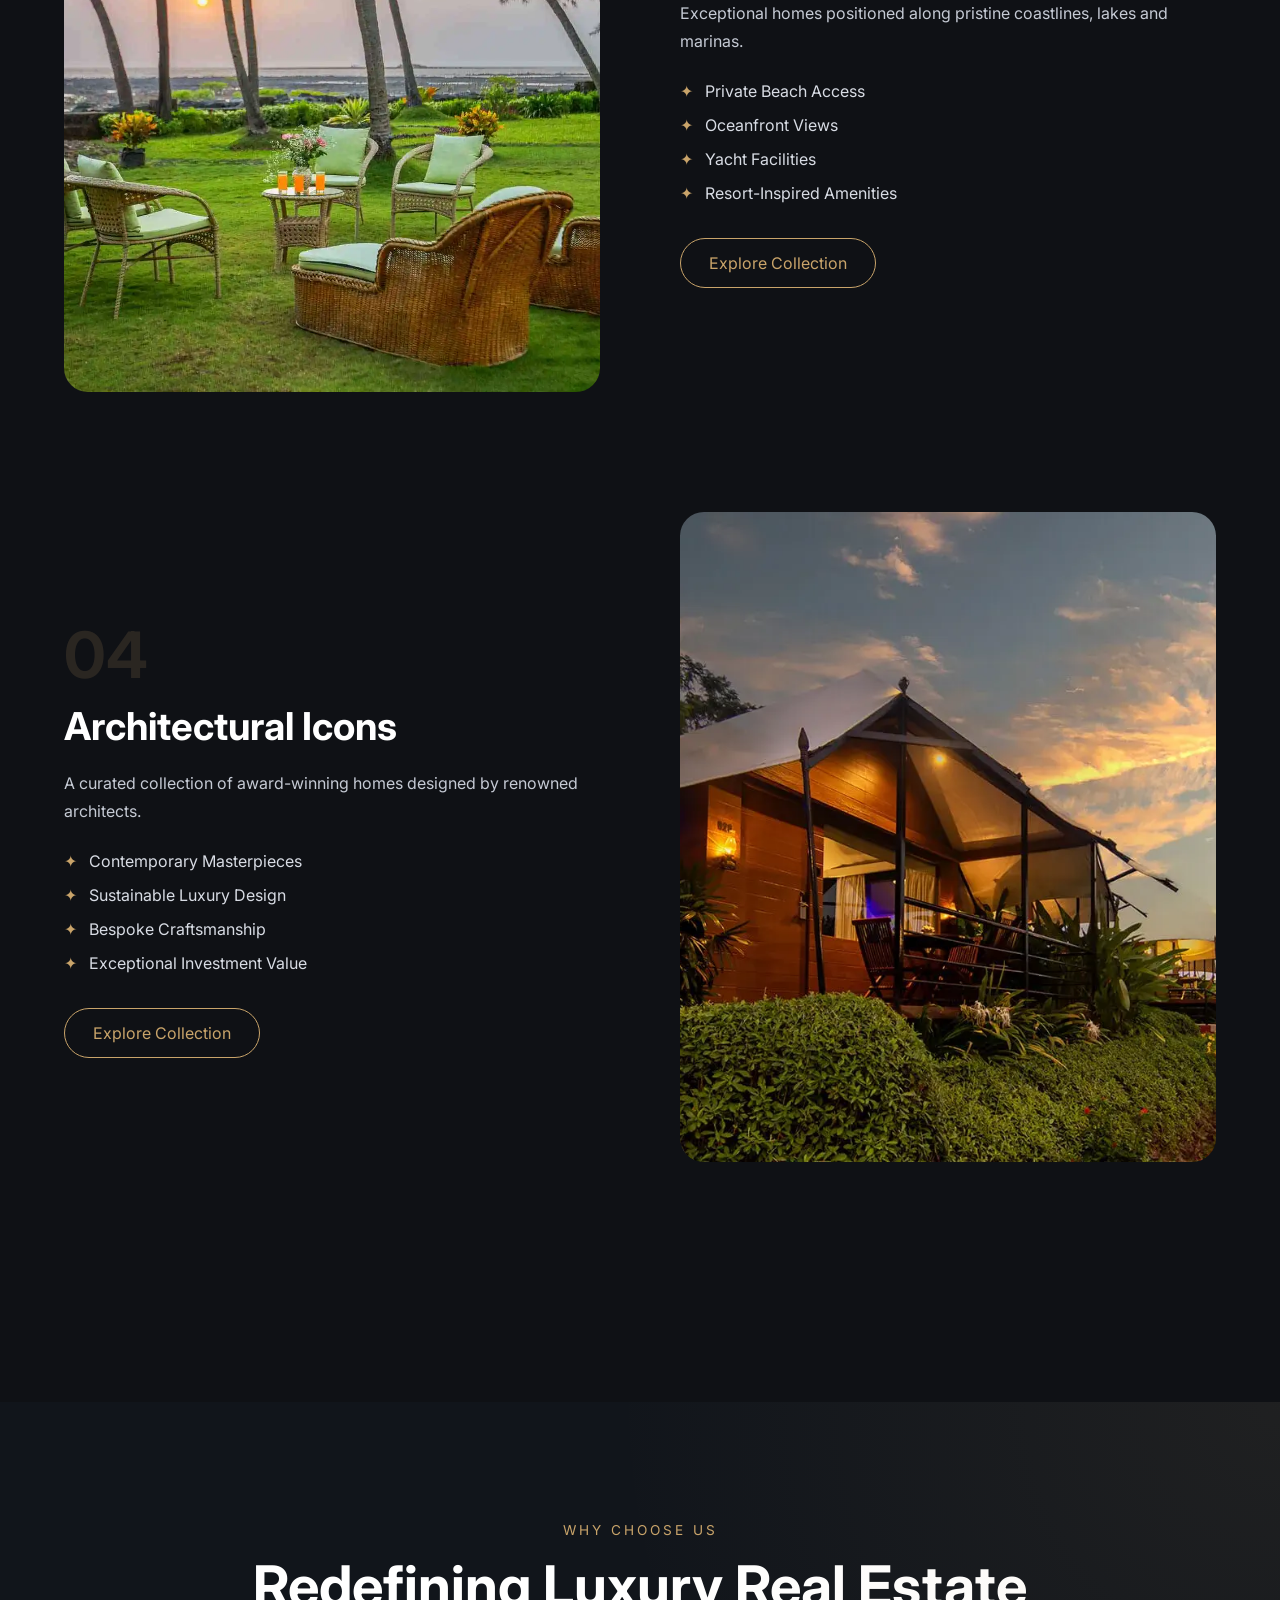
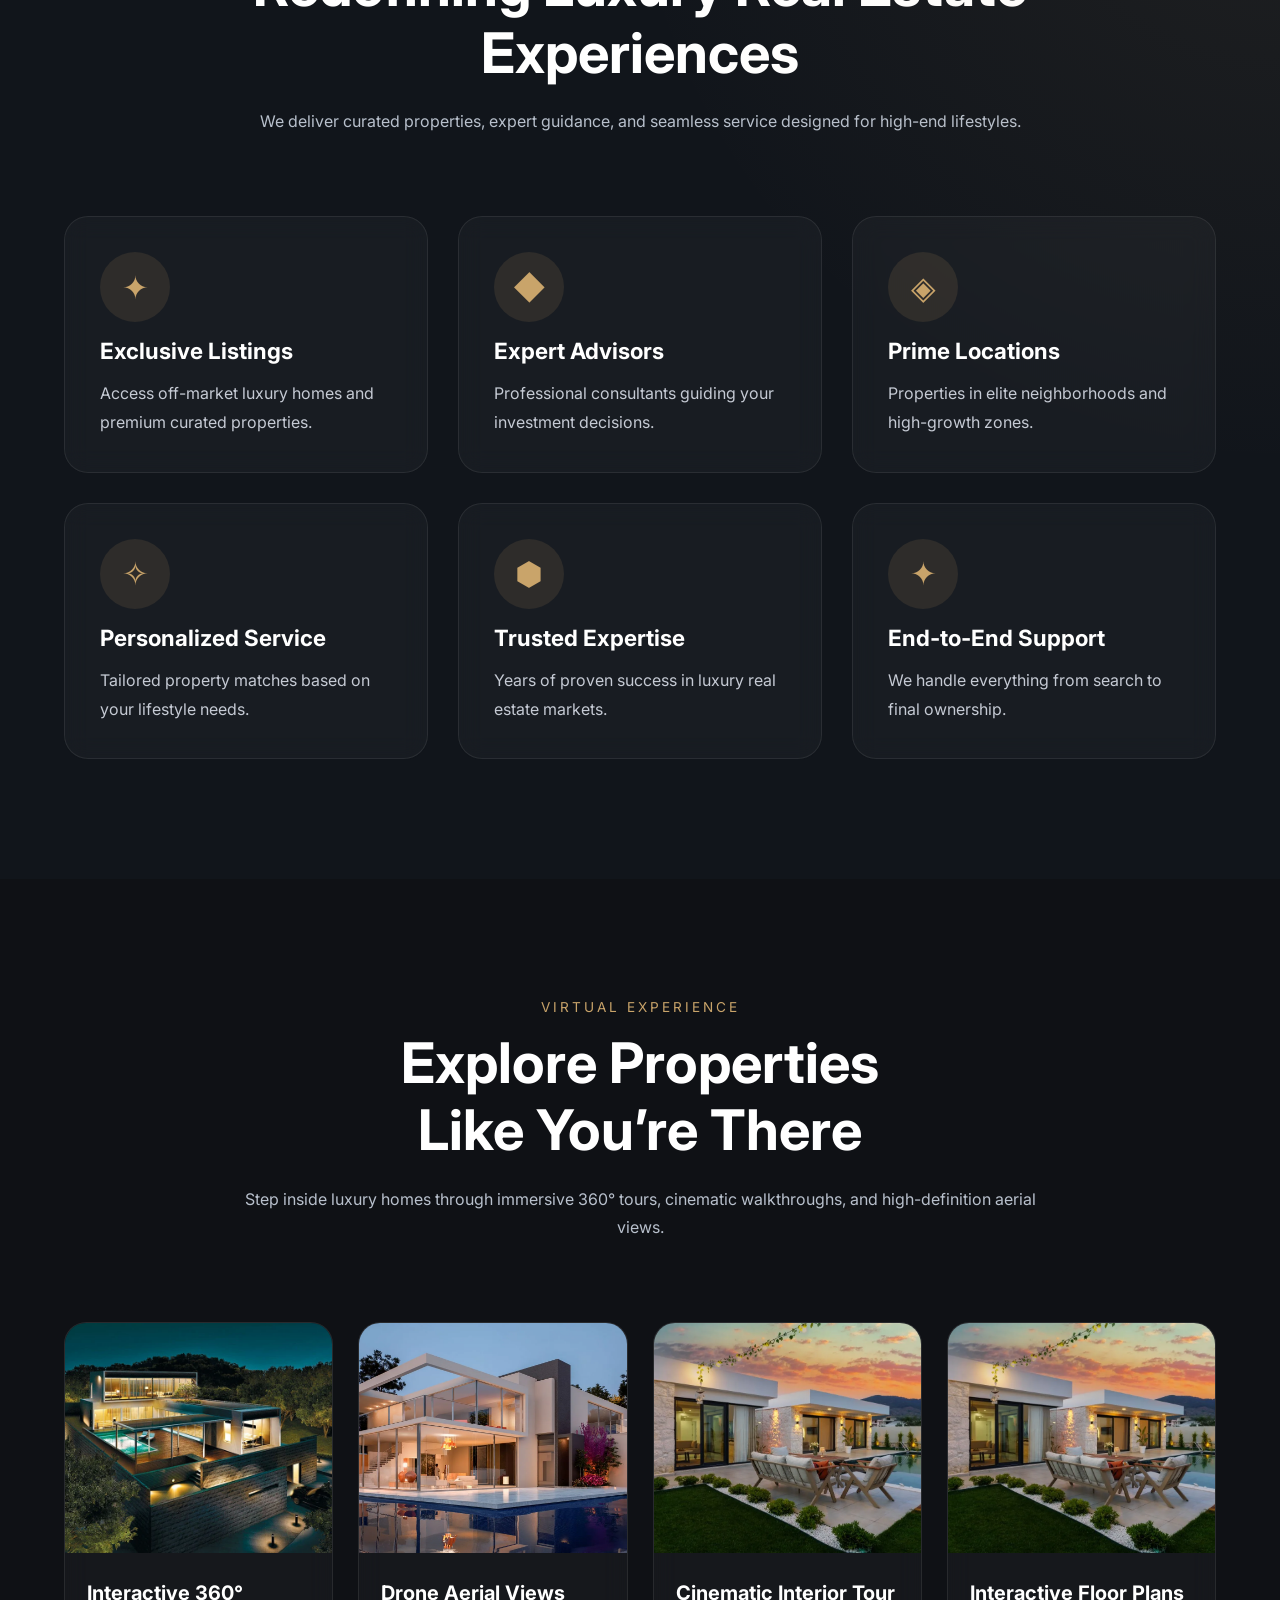
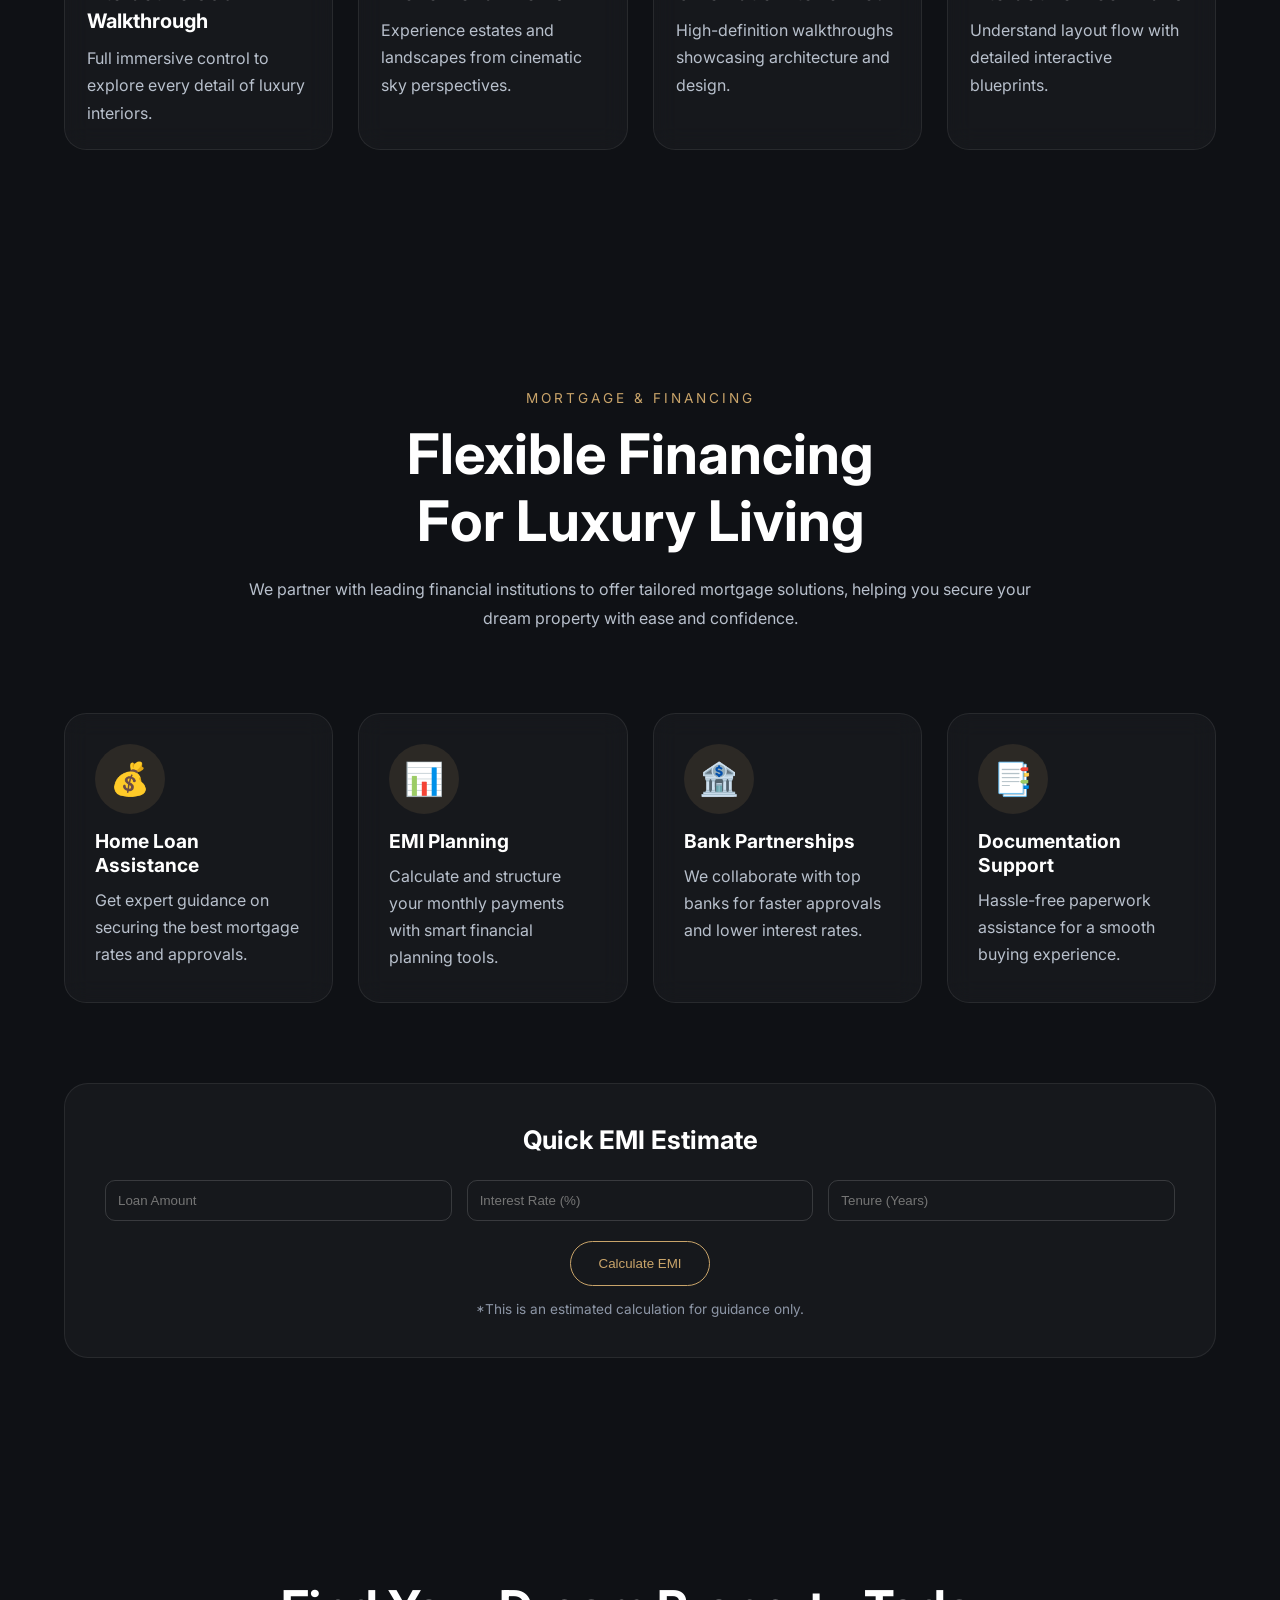
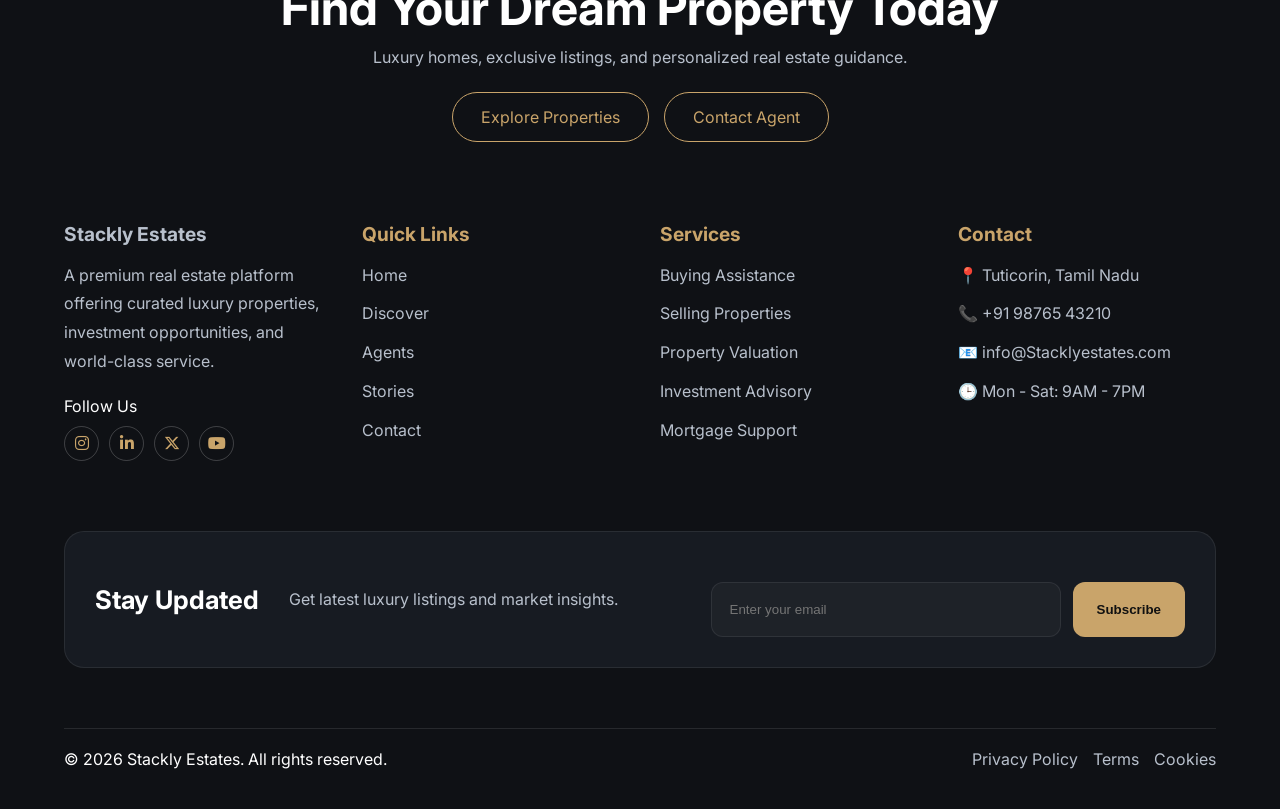
==== commit 4d33508e: "bug4" ====
--- a/index.html
+++ b/index.html
@@ -494,7 +494,7 @@
     </div>
 
     <!-- NEWSLETTER -->
-    <!-- <div class="newsletter reveal-bottom">
+    <div class="newsletter reveal-bottom">
       <h3>Stay Updated</h3>
       <p>Get latest luxury listings and market insights.</p>
 
@@ -502,7 +502,7 @@
         <input type="email" placeholder="Enter your email">
         <button>Subscribe</button>
       </div>
-    </div> -->
+    </div>
 
     <!-- BOTTOM -->
     <div class="footer-bottom">
@@ -580,18 +580,21 @@
             <span class="eye-btn" onclick="togglePassword('loginPassword',this)">👁</span>
         </div>
         <small id="passwordHint" class="hint-text"> </small>
-        <!-- REMEMBER ME -->
-        <div class="remember-me">
+        <!--  -->
+
+        <div class="login-options">
+
           <label class="remember-label">
             <input type="checkbox" id="rememberMe">
             Remember me
           </label>
-        </div>
-
-        <!-- FORGOT PASSWORD -->
-        <p class="popup-forgot">
-          <a href="href="error.html"" onclick="forgotPassword()">Forgot Password?</a>
-        </p>
+
+          <p class="popup-forgot">
+            <a href="error.htm" onclick="forgotPassword()">Forgot Password?</a>
+          </p>
+
+        </div>
+        <!--  -->
 
         <select id="loginRole">
 
--- a/css/home.css
+++ b/css/home.css
@@ -222,7 +222,7 @@
 
 .hero__card-img{
   height: 340px;
-  background: url('images/img5.webp') center/cover;
+  background: url('/images/img5.webp') center/cover;
 }
 
 .hero__card-body{
@@ -1659,3 +1659,81 @@
   height: 100%;
 }
 
+
+
+/* ==== */
+.newsletter{
+    display: flex;
+    align-items: center;
+    justify-content: space-between;
+    gap: 30px;
+    padding: 30px;
+    background: #171b22;
+    border: 1px solid rgba(255,255,255,.08);
+    border-radius: 20px;
+    flex-wrap: wrap;
+}
+
+.newsletter h3{
+    margin: 0;
+    color: #fff;
+    font-size: 1.6rem;
+}
+
+.newsletter p{
+    margin: 0;
+    color: #b8c0cc;
+}
+
+.newsletter-box{
+    display: flex;
+    align-items: center;
+    gap: 12px;
+    flex: 1;
+    justify-content: flex-end;
+    min-width: 300px;
+}
+
+.newsletter-box input{
+    flex: 1;
+    max-width: 350px;
+    height: 55px;
+    padding: 0 18px;
+    border: 1px solid rgba(255,255,255,.08);
+    border-radius: 12px;
+    background: rgba(255,255,255,.03);
+    color: #fff;
+    outline: none;
+}
+
+.newsletter-box button{
+    height: 55px;
+    padding: 0 24px;
+    border: none;
+    border-radius: 12px;
+    background: #c9a46a;
+    color: #111;
+    font-weight: 600;
+    cursor: pointer;
+    transition: .3s;
+}
+
+.newsletter-box button:hover{
+    background: #e0c28a;
+}
+@media (max-width: 768px){
+
+    .newsletter{
+        flex-direction: column;
+        align-items: flex-start;
+    }
+
+    .newsletter-box{
+        width: 100%;
+        justify-content: stretch;
+    }
+
+    .newsletter-box input{
+        max-width: none;
+    }
+}
--- a/css/auth.css
+++ b/css/auth.css
@@ -406,55 +406,6 @@
 /* --- */
 /* ================= REMEMBER ME ================= */
 
-.remember-me{
-  margin: 10px 0;
-  display: flex;
-  align-items: center;
-}
-
-.remember-label{
-  display: flex;
-  align-items: center;
-  gap: 6px;
-  font-size: 13px;
-  color: #b8c0cc;
-  cursor: pointer;
-}
-
-/* SMALL CHECKBOX */
-.remember-label input[type="checkbox"]{
-  width: 14px;
-  height: 14px;
-  accent-color: #c9a46a; /* gold theme */
-  cursor: pointer;
-}
-
-.remember-me{
-  margin: 10px 0;
-}
-
-.remember-label{
-  display: inline-flex;
-  align-items: center;   /* 👈 key fix */
-  gap: 8px;
-  font-size: 13px;
-  color: #b8c0cc;
-  cursor: pointer;
-  line-height: 1;        /* 👈 prevents vertical misalignment */
-}
-
-/* small checkbox */
-.remember-label input[type="checkbox"]{
-  width: 14px;
-  height: 14px;
-  margin: 0;             /* 👈 removes default browser offset */
-  accent-color: #c9a46a;
-  flex-shrink: 0;
-}
-
-input::placeholder{
-  color:white;
-}
 
 /* ======== COLOR GRADING ======== */
 .popup-right input,
@@ -493,4 +444,77 @@
 
 .remember-label{
   color: var(--text-secondary);
+}
+
+/* ============= FINAL ============ */
+/* PASSWORD FIELD */
+.password-wrap{
+  position: relative;
+  margin-bottom: 10px;
+}
+
+.password-wrap input{
+  width: 100%;
+  margin: 0;
+}
+
+.eye-btn{
+  position: absolute;
+  right: 16px;
+  top: 50%;
+  transform: translateY(-50%);
+  cursor: pointer;
+  color: #b8c0cc;
+}
+
+/* REMEMBER + FORGOT ROW */
+.login-options{
+  display: flex;
+  justify-content: space-between;
+  align-items: center;
+  margin: 8px 0 18px;
+  width: 100%;
+}
+
+/* REMEMBER ME */
+.remember-label{
+  display: flex;
+  align-items: center;
+  gap: 8px;
+  color: #b8c0cc;
+  font-size: 14px;
+  cursor: pointer;
+}
+
+.remember-label input[type="checkbox"]{
+  width: 14px;
+  height: 14px;
+  margin: 0;
+  accent-color: #c9a46a;
+  cursor: pointer;
+}
+
+/* FORGOT PASSWORD */
+.popup-forgot{
+  margin: 0;
+}
+
+.popup-forgot a{
+  color: #c9a46a;
+  text-decoration: none;
+  font-size: 14px;
+  transition: .3s;
+}
+
+.popup-forgot a:hover{
+  color: #e0c28a;
+}
+
+/* MOBILE */
+@media(max-width:480px){
+  .login-options{
+    flex-direction: column;
+    align-items: flex-start;
+    gap: 10px;
+  }
 }
